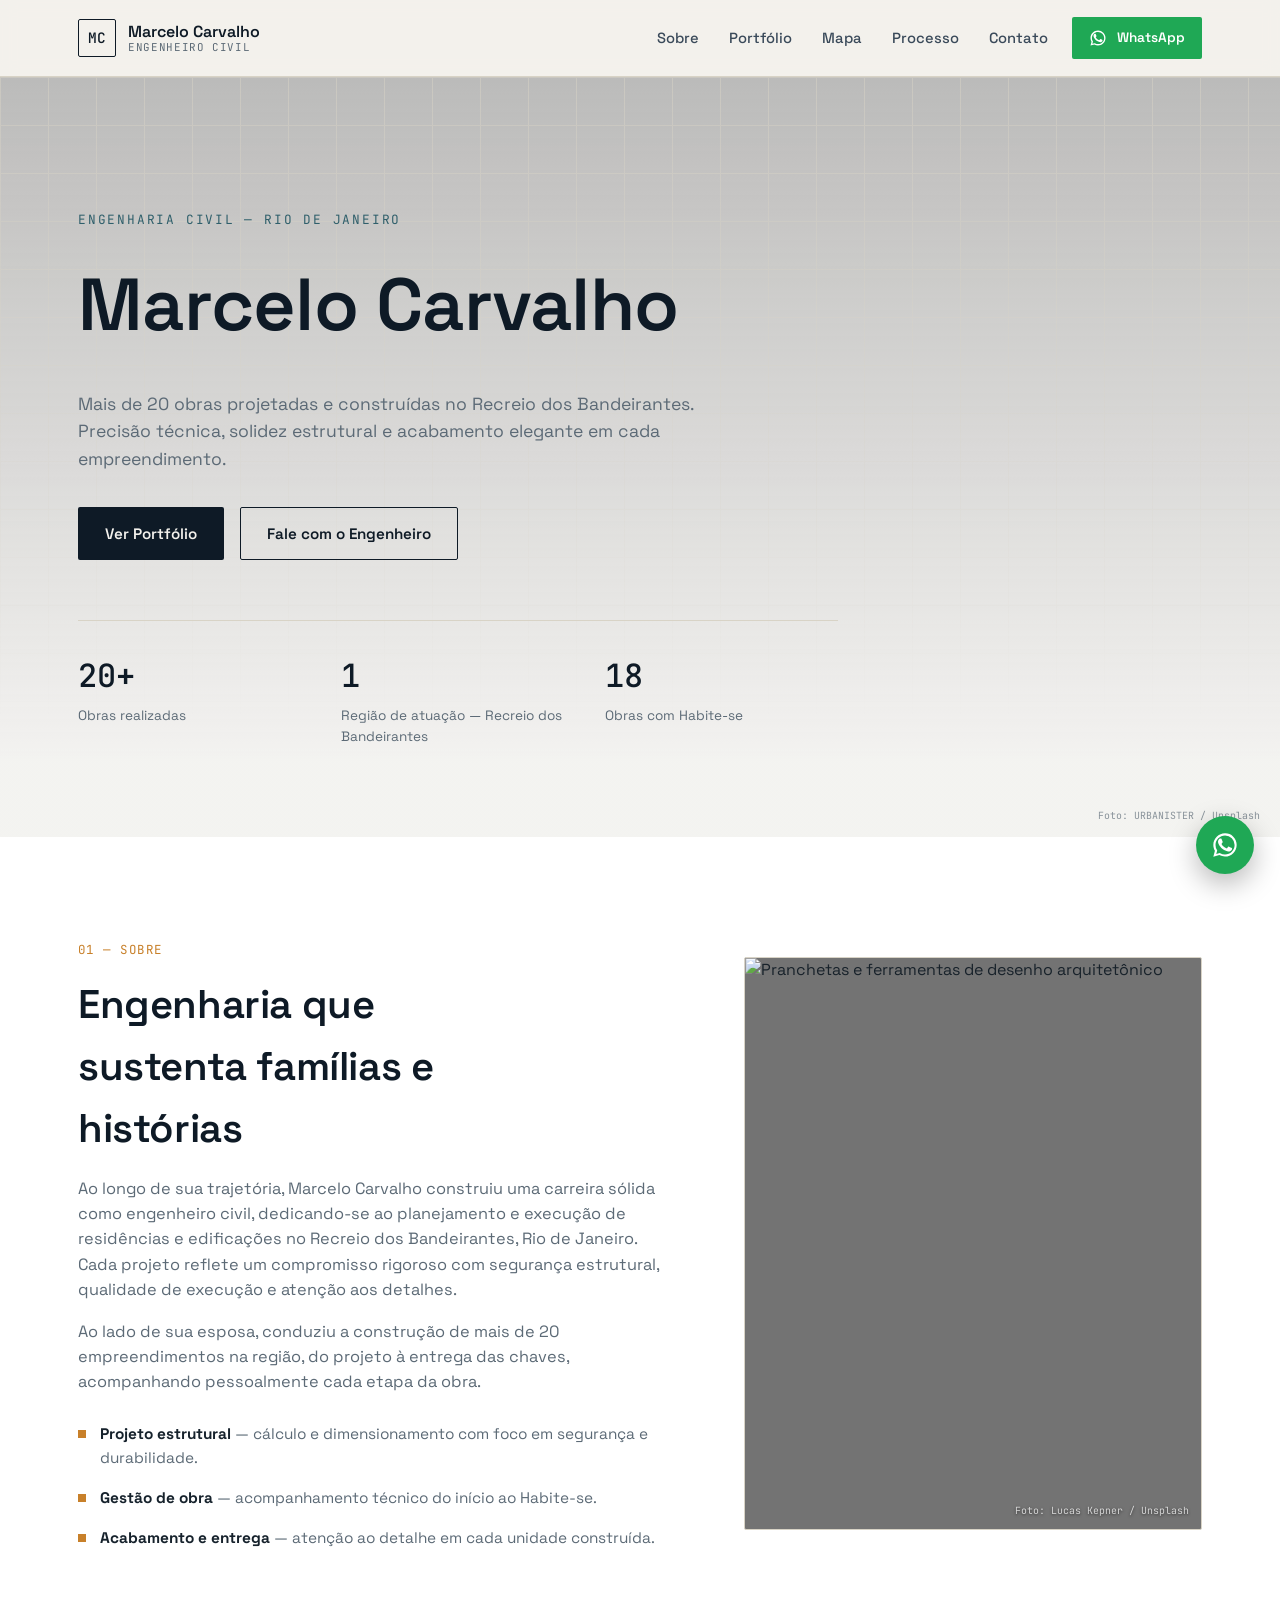
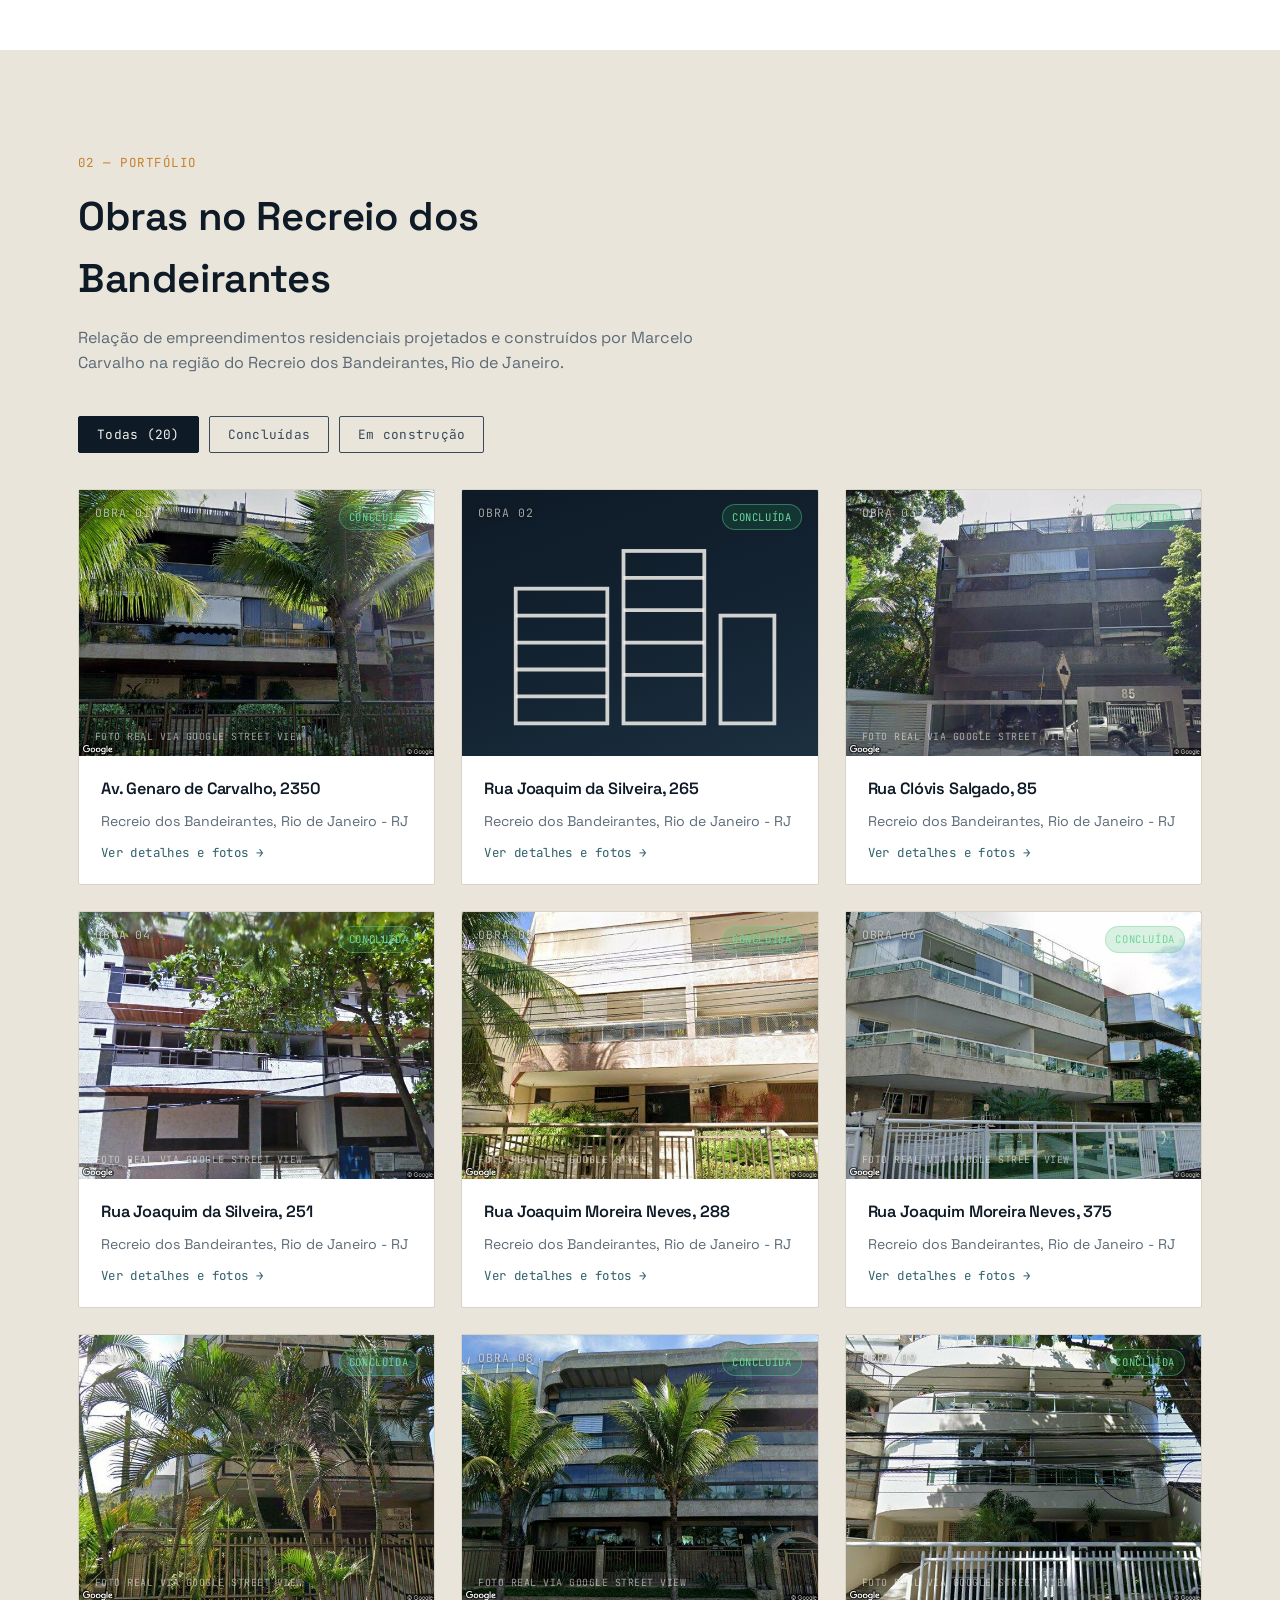
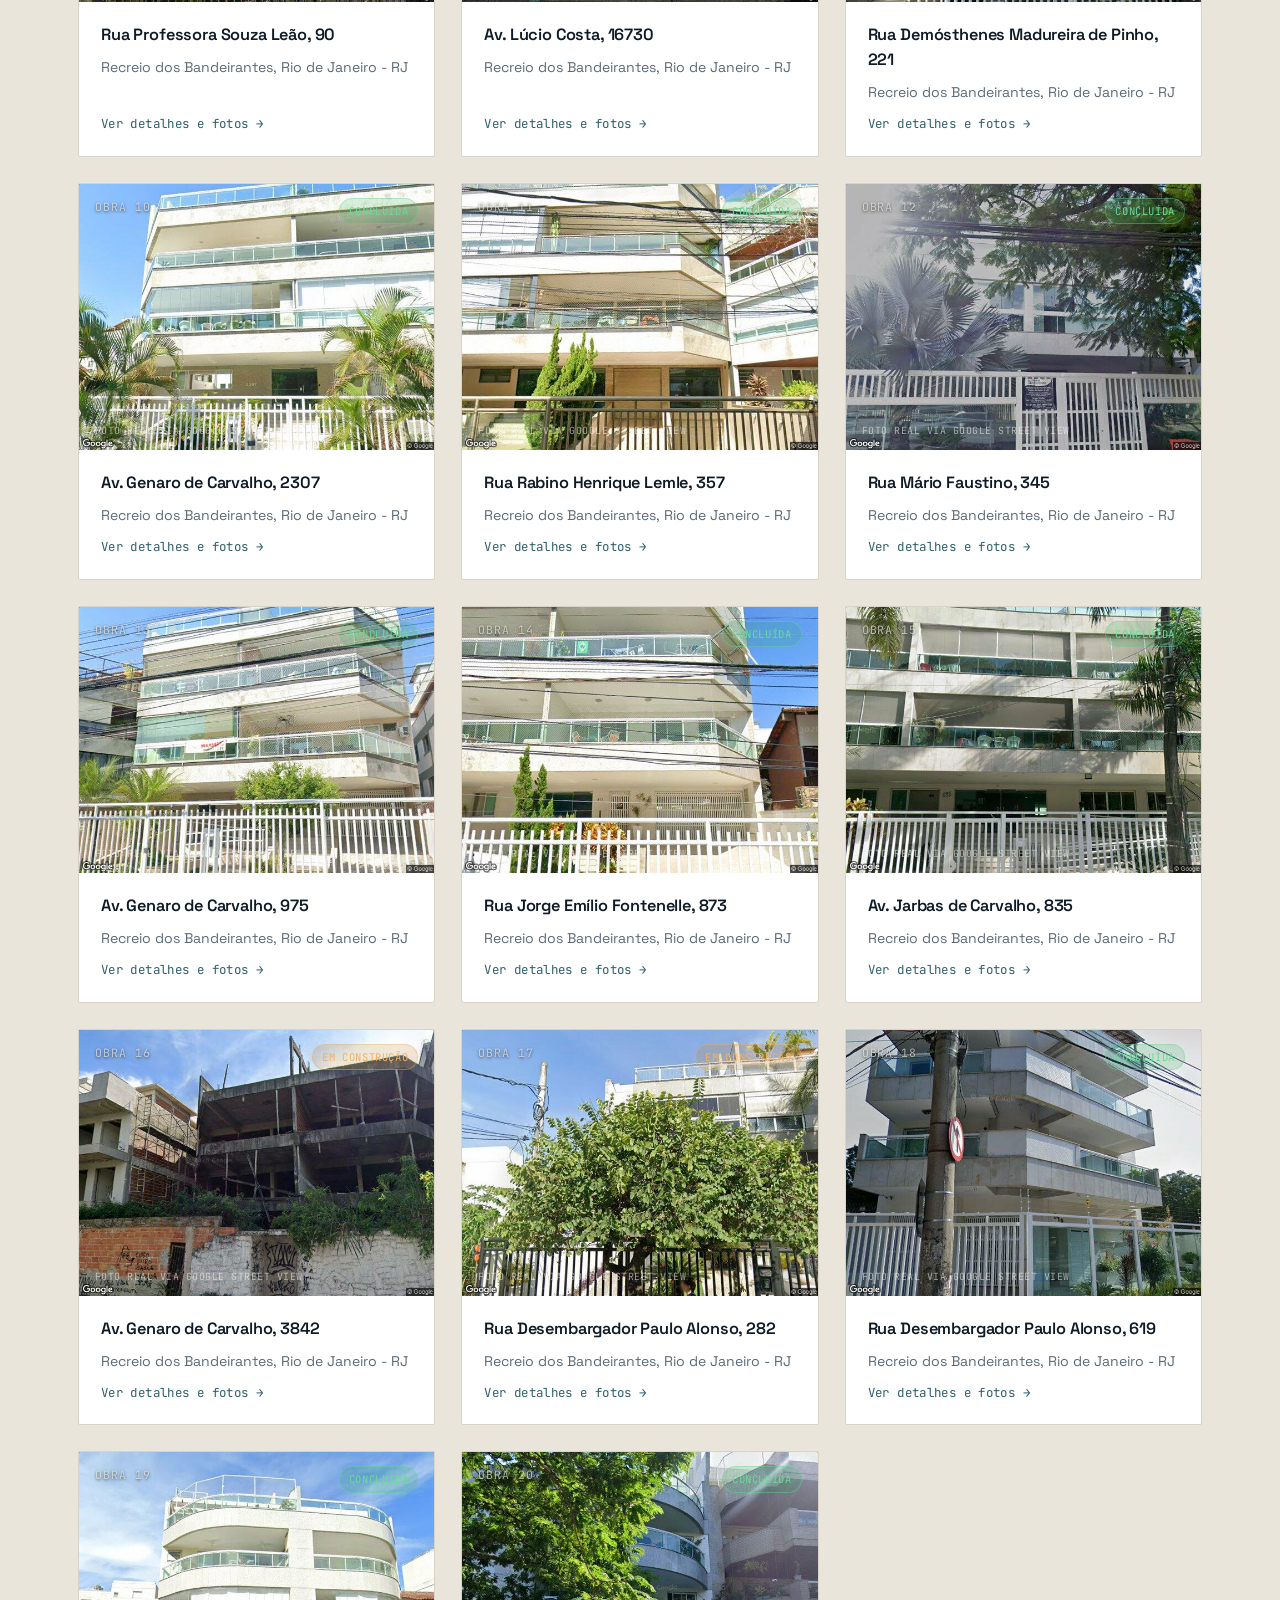
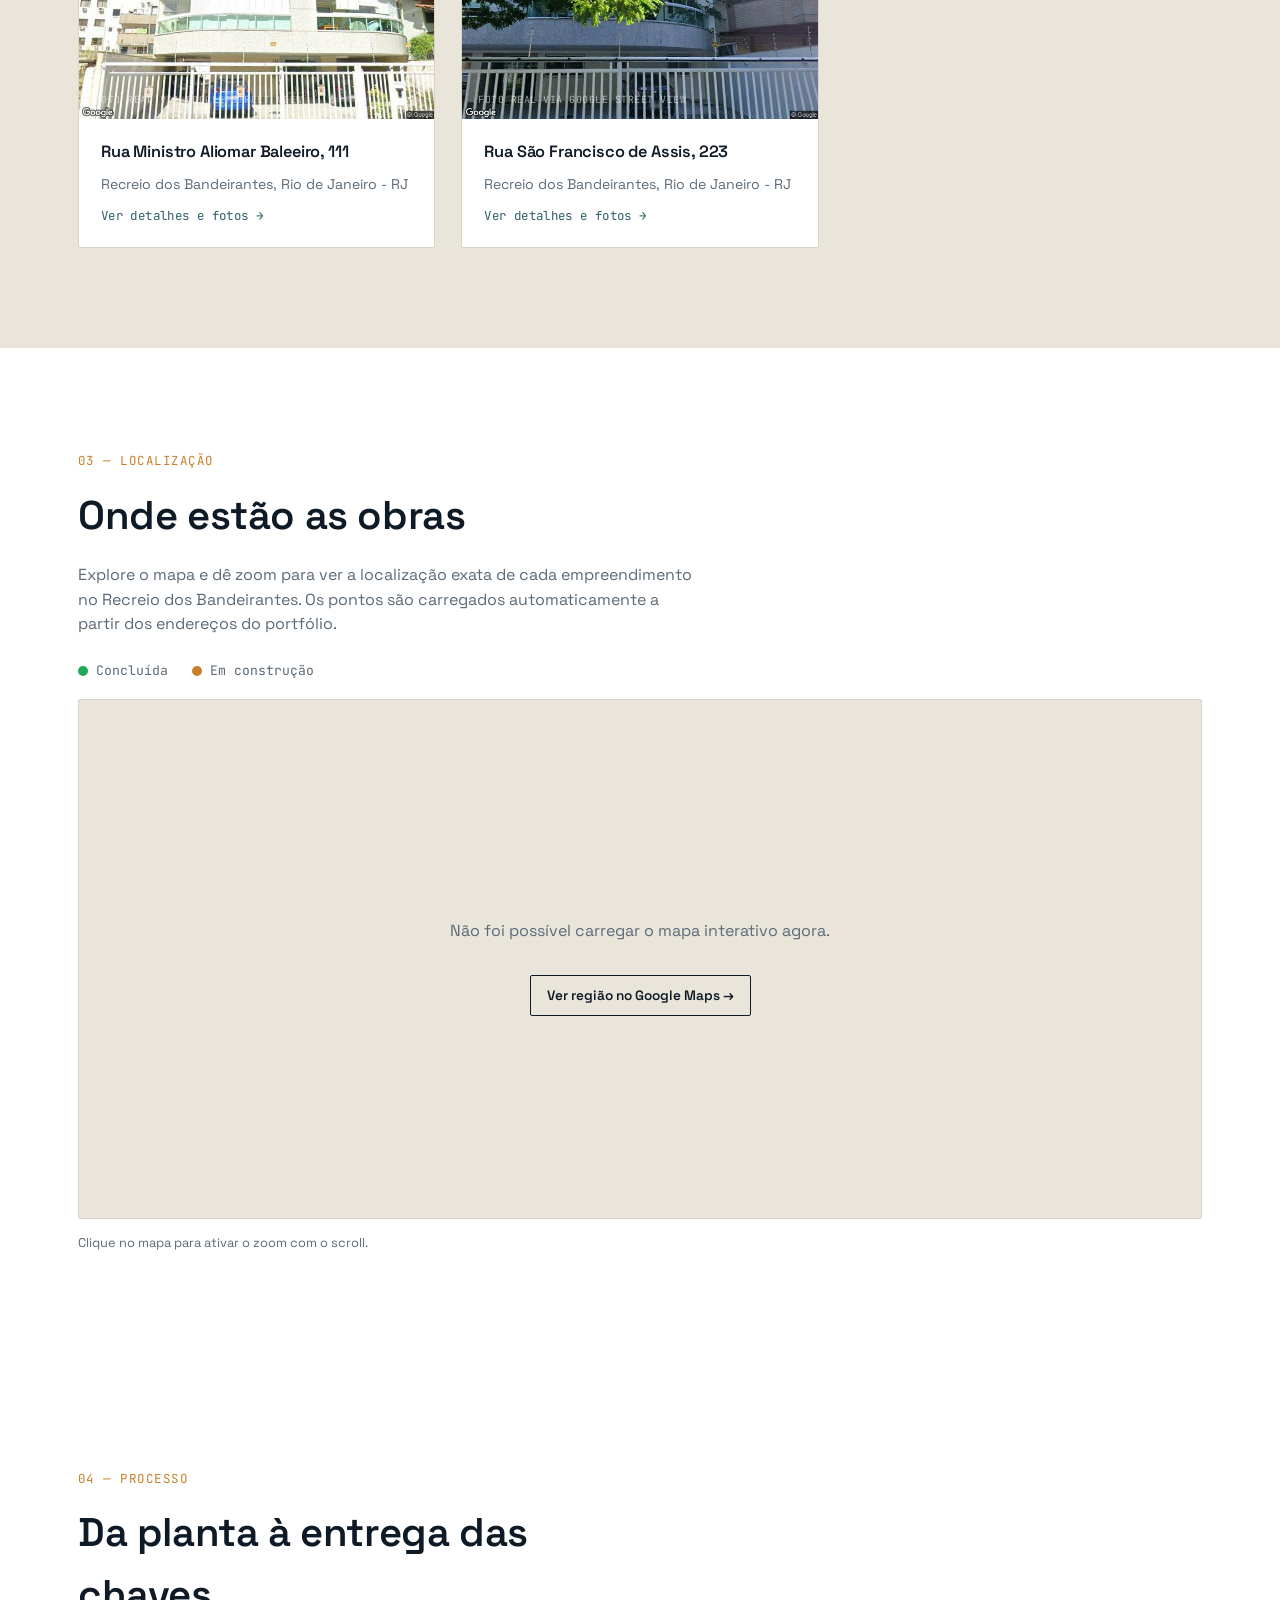
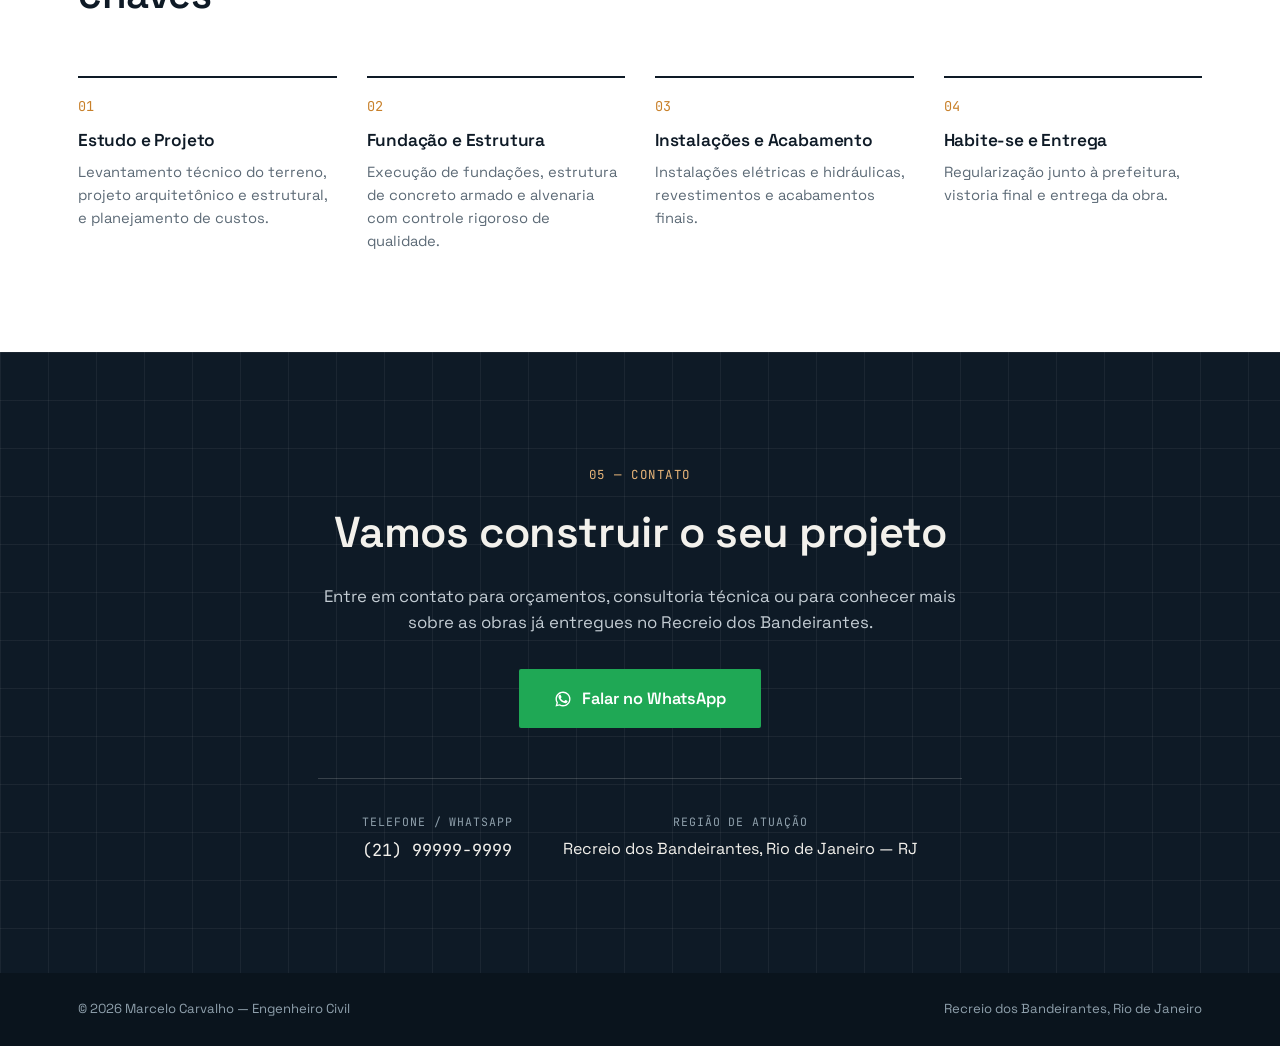
==== index.html @ b1d92586 "Add editorial photos (hero background, about section) via Unsplash Adds two license-free stock photo" ====
<!DOCTYPE html>
<html lang="pt-BR">
<head>
<meta charset="UTF-8">
<meta name="viewport" content="width=device-width, initial-scale=1.0">
<title>Marcelo Carvalho | Engenheiro Civil</title>
<meta name="description" content="Marcelo Carvalho — Engenheiro Civil. Mais de 20 obras entregues no Recreio dos Bandeirantes, Rio de Janeiro.">
<link rel="preconnect" href="https://fonts.googleapis.com">
<link rel="preconnect" href="https://fonts.gstatic.com" crossorigin>
<link href="https://fonts.googleapis.com/css2?family=Space+Grotesk:wght@400;500;600;700&family=JetBrains+Mono:wght@400;500&display=swap" rel="stylesheet">
<link rel="stylesheet" href="https://cdnjs.cloudflare.com/ajax/libs/leaflet/1.9.4/leaflet.min.css">
<link rel="stylesheet" href="assets/css/style.css">
</head>
<body>

<header class="site-header" id="topo">
  <div class="container header-inner">
    <a href="#topo" class="logo">
      <span class="logo-mark">MC</span>
      <span class="logo-text">Marcelo Carvalho<small>Engenheiro Civil</small></span>
    </a>
    <nav class="nav" id="nav">
      <a href="#sobre">Sobre</a>
      <a href="#portfolio">Portfólio</a>
      <a href="#mapa">Mapa</a>
      <a href="#processo">Processo</a>
      <a href="#contato">Contato</a>
    </nav>
    <a class="btn btn-whatsapp btn-small" id="cta-header" target="_blank" rel="noopener">
      <svg viewBox="0 0 24 24" class="icon-wa"><path d="M17.472 14.382c-.297-.149-1.758-.867-2.03-.967-.273-.099-.472-.148-.67.15-.198.297-.767.966-.94 1.164-.173.198-.347.223-.644.074-.297-.149-1.255-.463-2.39-1.475-.883-.788-1.48-1.761-1.653-2.059-.173-.297-.018-.458.13-.606.134-.133.298-.347.446-.52.149-.174.198-.298.298-.497.099-.198.05-.372-.025-.521-.075-.148-.669-1.612-.916-2.207-.242-.579-.487-.5-.669-.51-.173-.008-.372-.01-.571-.01-.198 0-.52.074-.792.372-.272.297-1.04 1.016-1.04 2.479 0 1.462 1.065 2.876 1.213 3.074.149.198 2.096 3.2 5.077 4.487.709.306 1.262.489 1.694.625.712.227 1.36.195 1.872.118.571-.085 1.758-.719 2.006-1.413.248-.694.248-1.289.173-1.413-.074-.124-.272-.198-.57-.347z"/><path d="M12.004 2.003c-5.514 0-9.997 4.483-9.997 9.997 0 1.762.464 3.484 1.345 4.997L2 22l5.117-1.34a9.96 9.96 0 0 0 4.887 1.244h.004c5.514 0 9.997-4.483 9.997-9.997 0-2.67-1.04-5.18-2.929-7.07a9.935 9.935 0 0 0-7.072-2.834zm0 18.163h-.003a8.16 8.16 0 0 1-4.158-1.14l-.298-.177-3.037.796.811-2.962-.194-.304a8.146 8.146 0 0 1-1.25-4.36c0-4.507 3.669-8.175 8.176-8.175a8.12 8.12 0 0 1 5.783 2.396 8.12 8.12 0 0 1 2.393 5.784c0 4.507-3.67 8.142-8.223 8.142z"/></svg>
      WhatsApp
    </a>
    <button class="nav-toggle" id="nav-toggle" aria-label="Abrir menu">
      <span></span><span></span><span></span>
    </button>
  </div>
</header>

<main>

  <!-- HERO -->
  <section class="hero">
    <div class="hero-photo" aria-hidden="true"></div>
    <div class="hero-grid" aria-hidden="true"></div>
    <div class="container hero-inner">
      <p class="eyebrow">Engenharia Civil &mdash; Rio de Janeiro</p>
      <h1>Marcelo Carvalho</h1>
      <p class="hero-sub">Mais de 20 obras projetadas e construídas no Recreio dos Bandeirantes. Precisão técnica, solidez estrutural e acabamento elegante em cada empreendimento.</p>
      <div class="hero-actions">
        <a href="#portfolio" class="btn btn-primary">Ver Portfólio</a>
        <a href="#contato" class="btn btn-outline">Fale com o Engenheiro</a>
      </div>
      <dl class="hero-stats">
        <div><dt>20+</dt><dd>Obras realizadas</dd></div>
        <div><dt>1</dt><dd>Região de atuação — Recreio dos Bandeirantes</dd></div>
        <div><dt>18</dt><dd>Obras com Habite-se</dd></div>
      </dl>
    </div>
    <span class="hero-photo-credit">Foto: URBANISTER / Unsplash</span>
  </section>

  <!-- SOBRE -->
  <section class="sobre" id="sobre">
    <div class="container sobre-inner">
      <div class="sobre-text">
        <span class="section-tag">01 — Sobre</span>
        <h2>Engenharia que sustenta famílias e histórias</h2>
        <p>Ao longo de sua trajetória, Marcelo Carvalho construiu uma carreira sólida como engenheiro civil, dedicando-se ao planejamento e execução de residências e edificações no Recreio dos Bandeirantes, Rio de Janeiro. Cada projeto reflete um compromisso rigoroso com segurança estrutural, qualidade de execução e atenção aos detalhes.</p>
        <p>Ao lado de sua esposa, conduziu a construção de mais de 20 empreendimentos na região, do projeto à entrega das chaves, acompanhando pessoalmente cada etapa da obra.</p>
        <ul class="sobre-list">
          <li><strong>Projeto estrutural</strong> — cálculo e dimensionamento com foco em segurança e durabilidade.</li>
          <li><strong>Gestão de obra</strong> — acompanhamento técnico do início ao Habite-se.</li>
          <li><strong>Acabamento e entrega</strong> — atenção ao detalhe em cada unidade construída.</li>
        </ul>
      </div>
      <div class="sobre-figure">
        <img src="https://images.unsplash.com/photo-1603901622056-0a5bee231395?crop=entropy&cs=tinysrgb&fit=max&fm=jpg&q=80&w=800" alt="Pranchetas e ferramentas de desenho arquitetônico">
        <span class="sobre-figure-credit">Foto: Lucas Kepner / Unsplash</span>
      </div>
    </div>
  </section>

  <!-- PORTFOLIO -->
  <section class="portfolio" id="portfolio">
    <div class="container">
      <span class="section-tag">02 — Portfólio</span>
      <h2>Obras no Recreio dos Bandeirantes</h2>
      <p class="portfolio-intro">Relação de empreendimentos residenciais projetados e construídos por Marcelo Carvalho na região do Recreio dos Bandeirantes, Rio de Janeiro.</p>

      <div class="portfolio-filters" id="portfolio-filters">
        <button class="filter-btn is-active" data-filter="all">Todas (20)</button>
        <button class="filter-btn" data-filter="done">Concluídas</button>
        <button class="filter-btn" data-filter="progress">Em construção</button>
      </div>

      <div class="portfolio-grid" id="portfolio-grid"></div>
    </div>
  </section>

  <!-- MAPA -->
  <section class="mapa" id="mapa">
    <div class="container">
      <span class="section-tag">03 — Localização</span>
      <h2>Onde estão as obras</h2>
      <p class="mapa-intro">Explore o mapa e dê zoom para ver a localização exata de cada empreendimento no Recreio dos Bandeirantes. Os pontos são carregados automaticamente a partir dos endereços do portfólio.</p>
      <div class="mapa-legend">
        <span><i class="dot dot-done"></i> Concluída</span>
        <span><i class="dot dot-progress"></i> Em construção</span>
      </div>
      <div id="map-obras" class="map-obras" role="application" aria-label="Mapa com a localização das obras"></div>
      <p class="mapa-note" id="mapa-status">Carregando localização das obras…</p>
      <p class="mapa-hint">Clique no mapa para ativar o zoom com o scroll.</p>
    </div>
  </section>

  <!-- PROCESSO -->
  <section class="processo" id="processo">
    <div class="container">
      <span class="section-tag">04 — Processo</span>
      <h2>Da planta à entrega das chaves</h2>
      <div class="processo-grid">
        <div class="processo-item">
          <span class="processo-num">01</span>
          <h3>Estudo e Projeto</h3>
          <p>Levantamento técnico do terreno, projeto arquitetônico e estrutural, e planejamento de custos.</p>
        </div>
        <div class="processo-item">
          <span class="processo-num">02</span>
          <h3>Fundação e Estrutura</h3>
          <p>Execução de fundações, estrutura de concreto armado e alvenaria com controle rigoroso de qualidade.</p>
        </div>
        <div class="processo-item">
          <span class="processo-num">03</span>
          <h3>Instalações e Acabamento</h3>
          <p>Instalações elétricas e hidráulicas, revestimentos e acabamentos finais.</p>
        </div>
        <div class="processo-item">
          <span class="processo-num">04</span>
          <h3>Habite-se e Entrega</h3>
          <p>Regularização junto à prefeitura, vistoria final e entrega da obra.</p>
        </div>
      </div>
    </div>
  </section>

  <!-- CONTATO -->
  <section class="contato" id="contato">
    <div class="contato-grid" aria-hidden="true"></div>
    <div class="container contato-inner">
      <span class="section-tag section-tag-light">05 — Contato</span>
      <h2>Vamos construir o seu projeto</h2>
      <p>Entre em contato para orçamentos, consultoria técnica ou para conhecer mais sobre as obras já entregues no Recreio dos Bandeirantes.</p>
      <a href="#" id="cta-contato" class="btn btn-whatsapp btn-large" target="_blank" rel="noopener">
        <svg viewBox="0 0 24 24" class="icon-wa"><path d="M17.472 14.382c-.297-.149-1.758-.867-2.03-.967-.273-.099-.472-.148-.67.15-.198.297-.767.966-.94 1.164-.173.198-.347.223-.644.074-.297-.149-1.255-.463-2.39-1.475-.883-.788-1.48-1.761-1.653-2.059-.173-.297-.018-.458.13-.606.134-.133.298-.347.446-.52.149-.174.198-.298.298-.497.099-.198.05-.372-.025-.521-.075-.148-.669-1.612-.916-2.207-.242-.579-.487-.5-.669-.51-.173-.008-.372-.01-.571-.01-.198 0-.52.074-.792.372-.272.297-1.04 1.016-1.04 2.479 0 1.462 1.065 2.876 1.213 3.074.149.198 2.096 3.2 5.077 4.487.709.306 1.262.489 1.694.625.712.227 1.36.195 1.872.118.571-.085 1.758-.719 2.006-1.413.248-.694.248-1.289.173-1.413-.074-.124-.272-.198-.57-.347z"/><path d="M12.004 2.003c-5.514 0-9.997 4.483-9.997 9.997 0 1.762.464 3.484 1.345 4.997L2 22l5.117-1.34a9.96 9.96 0 0 0 4.887 1.244h.004c5.514 0 9.997-4.483 9.997-9.997 0-2.67-1.04-5.18-2.929-7.07a9.935 9.935 0 0 0-7.072-2.834zm0 18.163h-.003a8.16 8.16 0 0 1-4.158-1.14l-.298-.177-3.037.796.811-2.962-.194-.304a8.146 8.146 0 0 1-1.25-4.36c0-4.507 3.669-8.175 8.176-8.175a8.12 8.12 0 0 1 5.783 2.396 8.12 8.12 0 0 1 2.393 5.784c0 4.507-3.67 8.142-8.223 8.142z"/></svg>
        Falar no WhatsApp
      </a>
      <div class="contato-info">
        <div>
          <span class="contato-label">Telefone / WhatsApp</span>
          <span id="contato-telefone">(21) 99999-9999</span>
        </div>
        <div>
          <span class="contato-label">Região de atuação</span>
          <span>Recreio dos Bandeirantes, Rio de Janeiro — RJ</span>
        </div>
      </div>
    </div>
  </section>

</main>

<footer class="site-footer">
  <div class="container footer-inner">
    <span>© <span id="ano"></span> Marcelo Carvalho — Engenheiro Civil</span>
    <span class="footer-note">Recreio dos Bandeirantes, Rio de Janeiro</span>
  </div>
</footer>

<a href="#" id="wa-float" class="wa-float" target="_blank" rel="noopener" aria-label="Falar no WhatsApp">
  <svg viewBox="0 0 24 24" class="icon-wa"><path d="M17.472 14.382c-.297-.149-1.758-.867-2.03-.967-.273-.099-.472-.148-.67.15-.198.297-.767.966-.94 1.164-.173.198-.347.223-.644.074-.297-.149-1.255-.463-2.39-1.475-.883-.788-1.48-1.761-1.653-2.059-.173-.297-.018-.458.13-.606.134-.133.298-.347.446-.52.149-.174.198-.298.298-.497.099-.198.05-.372-.025-.521-.075-.148-.669-1.612-.916-2.207-.242-.579-.487-.5-.669-.51-.173-.008-.372-.01-.571-.01-.198 0-.52.074-.792.372-.272.297-1.04 1.016-1.04 2.479 0 1.462 1.065 2.876 1.213 3.074.149.198 2.096 3.2 5.077 4.487.709.306 1.262.489 1.694.625.712.227 1.36.195 1.872.118.571-.085 1.758-.719 2.006-1.413.248-.694.248-1.289.173-1.413-.074-.124-.272-.198-.57-.347z"/><path d="M12.004 2.003c-5.514 0-9.997 4.483-9.997 9.997 0 1.762.464 3.484 1.345 4.997L2 22l5.117-1.34a9.96 9.96 0 0 0 4.887 1.244h.004c5.514 0 9.997-4.483 9.997-9.997 0-2.67-1.04-5.18-2.929-7.07a9.935 9.935 0 0 0-7.072-2.834zm0 18.163h-.003a8.16 8.16 0 0 1-4.158-1.14l-.298-.177-3.037.796.811-2.962-.194-.304a8.146 8.146 0 0 1-1.25-4.36c0-4.507 3.669-8.175 8.176-8.175a8.12 8.12 0 0 1 5.783 2.396 8.12 8.12 0 0 1 2.393 5.784c0 4.507-3.67 8.142-8.223 8.142z"/></svg>
</a>

<script src="https://cdnjs.cloudflare.com/ajax/libs/leaflet/1.9.4/leaflet.min.js"></script>
<script src="assets/js/obras-data.js"></script>
<script src="assets/js/main.js"></script>
</body>
</html>
---- assets/css/style.css ----
/* ============================================
   Marcelo Carvalho — Engenheiro Civil
   ============================================ */

:root {
  --navy: #0e1a26;
  --navy-2: #142433;
  --steel: #3a4a5a;
  --concrete: #f3f1ec;
  --concrete-2: #e9e5db;
  --line: #d8d3c6;
  --accent: #c8802a;
  --accent-2: #2f5f6b;
  --text: #16222c;
  --text-muted: #5c6a76;
  --white: #ffffff;

  --font-display: "Space Grotesk", "Helvetica Neue", Arial, sans-serif;
  --font-mono: "JetBrains Mono", "SFMono-Regular", Consolas, monospace;

  --radius: 2px;
  --container: 1180px;
}

* { box-sizing: border-box; }
html { scroll-behavior: smooth; }

body {
  margin: 0;
  font-family: var(--font-display);
  color: var(--text);
  background: var(--concrete);
  line-height: 1.55;
  -webkit-font-smoothing: antialiased;
}

img { max-width: 100%; display: block; }

.container {
  max-width: var(--container);
  margin: 0 auto;
  padding: 0 28px;
}

a { color: inherit; text-decoration: none; }

h1, h2, h3 {
  font-family: var(--font-display);
  font-weight: 600;
  letter-spacing: -0.01em;
  margin: 0 0 0.4em;
}

.section-tag {
  display: inline-block;
  font-family: var(--font-mono);
  font-size: 0.78rem;
  letter-spacing: 0.12em;
  text-transform: uppercase;
  color: var(--accent);
  margin-bottom: 14px;
}
.section-tag-light { color: #e8b579; }

/* ---------- Buttons ---------- */
.btn {
  display: inline-flex;
  align-items: center;
  gap: 10px;
  padding: 14px 26px;
  border-radius: var(--radius);
  font-weight: 600;
  font-size: 0.95rem;
  border: 1px solid transparent;
  cursor: pointer;
  transition: transform .15s ease, background .2s ease, border-color .2s ease, color .2s ease;
  white-space: nowrap;
}
.btn:hover { transform: translateY(-1px); }

.btn-primary {
  background: var(--navy);
  color: var(--concrete);
}
.btn-primary:hover { background: var(--navy-2); }

.btn-outline {
  border-color: var(--navy);
  color: var(--navy);
  background: transparent;
}
.btn-outline:hover { background: var(--navy); color: var(--concrete); }

.btn-whatsapp {
  background: #1fa855;
  color: #fff;
}
.btn-whatsapp:hover { background: #178a45; }

.btn-small { padding: 9px 16px; font-size: 0.85rem; }
.btn-large { padding: 16px 34px; font-size: 1.02rem; margin-top: 26px; }

.icon-wa { width: 18px; height: 18px; fill: currentColor; flex-shrink: 0; }

/* ---------- Header ---------- */
.site-header {
  position: sticky;
  top: 0;
  z-index: 100;
  background: rgba(243, 241, 236, 0.92);
  backdrop-filter: blur(8px);
  border-bottom: 1px solid var(--line);
}

.header-inner {
  display: flex;
  align-items: center;
  gap: 24px;
  height: 76px;
}

.logo {
  display: flex;
  align-items: center;
  gap: 12px;
  margin-right: auto;
}
.logo-mark {
  font-family: var(--font-mono);
  font-weight: 500;
  font-size: 0.9rem;
  width: 38px;
  height: 38px;
  display: flex;
  align-items: center;
  justify-content: center;
  border: 1px solid var(--navy);
  color: var(--navy);
  border-radius: var(--radius);
}
.logo-text {
  display: flex;
  flex-direction: column;
  font-weight: 600;
  font-size: 1rem;
  line-height: 1.2;
  color: var(--navy);
}
.logo-text small {
  font-family: var(--font-mono);
  font-weight: 400;
  font-size: 0.68rem;
  letter-spacing: 0.06em;
  text-transform: uppercase;
  color: var(--text-muted);
}

.nav { display: flex; gap: 30px; }
.nav a {
  font-size: 0.92rem;
  font-weight: 500;
  color: var(--steel);
  position: relative;
  padding: 4px 0;
}
.nav a:hover { color: var(--navy); }

.nav-toggle {
  display: none;
  flex-direction: column;
  gap: 5px;
  background: none;
  border: none;
  cursor: pointer;
  padding: 8px;
}
.nav-toggle span {
  width: 22px;
  height: 2px;
  background: var(--navy);
  display: block;
}

/* ---------- Hero ---------- */
.hero {
  position: relative;
  padding: 120px 0 90px;
  overflow: hidden;
  background: var(--concrete);
}
.hero-photo {
  position: absolute;
  inset: 0;
  z-index: 0;
  background-color: #737373;
  background-image:
    linear-gradient(180deg, rgba(243,241,236,0.55) 0%, rgba(243,241,236,0.97) 90%),
    url("https://images.unsplash.com/photo-1777470567404-a9479ad7fd24?crop=entropy&cs=tinysrgb&fit=max&fm=jpg&q=80&w=1800");
  background-size: cover;
  background-position: center 30%;
  filter: grayscale(0.6) contrast(1.05);
}
.hero-grid {
  position: absolute;
  inset: 0;
  z-index: 1;
  background-image:
    linear-gradient(var(--line) 1px, transparent 1px),
    linear-gradient(90deg, var(--line) 1px, transparent 1px);
  background-size: 48px 48px;
  opacity: 0.5;
  mask-image: linear-gradient(to bottom, black, transparent 85%);
}
.hero-inner { position: relative; z-index: 2; }
.hero-photo-credit {
  position: absolute;
  bottom: 14px;
  right: 20px;
  z-index: 2;
  font-family: var(--font-mono);
  font-size: 0.62rem;
  color: var(--text-muted);
  opacity: 0.7;
}

.eyebrow {
  font-family: var(--font-mono);
  font-size: 0.8rem;
  letter-spacing: 0.14em;
  text-transform: uppercase;
  color: var(--accent-2);
  margin-bottom: 18px;
}

.hero h1 {
  font-size: clamp(2.6rem, 6vw, 4.6rem);
  color: var(--navy);
  max-width: 14ch;
}

.hero-sub {
  font-size: 1.1rem;
  color: var(--text-muted);
  max-width: 56ch;
  margin-bottom: 34px;
}

.hero-actions { display: flex; gap: 16px; flex-wrap: wrap; margin-bottom: 60px; }

.hero-stats {
  display: grid;
  grid-template-columns: repeat(3, minmax(0,1fr));
  gap: 30px;
  border-top: 1px solid var(--line);
  padding-top: 30px;
  max-width: 760px;
  margin: 0;
}
.hero-stats dt {
  font-family: var(--font-mono);
  font-size: 2rem;
  font-weight: 500;
  color: var(--navy);
  margin: 0;
}
.hero-stats dd {
  margin: 4px 0 0;
  font-size: 0.85rem;
  color: var(--text-muted);
}

/* ---------- Sobre ---------- */
.sobre { padding: 100px 0; background: var(--white); }
.sobre-inner {
  display: grid;
  grid-template-columns: 1.3fr 1fr;
  gap: 70px;
  align-items: center;
}
.sobre-text h2 {
  font-size: clamp(1.8rem, 3.4vw, 2.5rem);
  color: var(--navy);
  max-width: 16ch;
}
.sobre-text p {
  color: var(--text-muted);
  font-size: 1.02rem;
  max-width: 60ch;
}
.sobre-list {
  list-style: none;
  padding: 0;
  margin: 28px 0 0;
  display: flex;
  flex-direction: column;
  gap: 16px;
}
.sobre-list li {
  padding-left: 22px;
  position: relative;
  color: var(--text-muted);
  font-size: 0.96rem;
}
.sobre-list li::before {
  content: "";
  position: absolute;
  left: 0;
  top: 8px;
  width: 8px;
  height: 8px;
  background: var(--accent);
}
.sobre-list strong { color: var(--text); }

.sobre-figure {
  position: relative;
  aspect-ratio: 4 / 5;
  border-radius: var(--radius);
  overflow: hidden;
  border: 1px solid var(--line);
  background-color: #737373;
}
.sobre-figure img {
  width: 100%;
  height: 100%;
  object-fit: cover;
  display: block;
  filter: grayscale(0.15);
}
.sobre-figure-credit {
  position: absolute;
  bottom: 10px;
  right: 12px;
  font-family: var(--font-mono);
  font-size: 0.62rem;
  color: rgba(255,255,255,0.75);
  text-shadow: 0 1px 3px rgba(0,0,0,0.6);
}

/* ---------- Portfolio ---------- */
.portfolio { padding: 100px 0; background: var(--concrete-2); }
.portfolio h2 {
  font-size: clamp(1.8rem, 3.4vw, 2.5rem);
  color: var(--navy);
  max-width: 20ch;
}
.portfolio-intro {
  color: var(--text-muted);
  max-width: 62ch;
  margin-bottom: 40px;
}

.portfolio-filters {
  display: flex;
  gap: 10px;
  margin-bottom: 36px;
  flex-wrap: wrap;
}
.filter-btn {
  font-family: var(--font-mono);
  font-size: 0.8rem;
  letter-spacing: 0.02em;
  padding: 9px 18px;
  border: 1px solid var(--steel);
  background: transparent;
  color: var(--steel);
  border-radius: var(--radius);
  cursor: pointer;
  transition: all .2s ease;
}
.filter-btn:hover { border-color: var(--navy); color: var(--navy); }
.filter-btn.is-active {
  background: var(--navy);
  border-color: var(--navy);
  color: var(--concrete);
}

.portfolio-grid {
  display: grid;
  grid-template-columns: repeat(auto-fill, minmax(300px, 1fr));
  gap: 26px;
}

.card {
  background: var(--white);
  border: 1px solid var(--line);
  border-radius: var(--radius);
  overflow: hidden;
  transition: transform .2s ease, box-shadow .2s ease;
  display: flex;
  flex-direction: column;
}
.card:hover {
  transform: translateY(-4px);
  box-shadow: 0 16px 34px rgba(14, 26, 38, 0.1);
}

.card-visual-link {
  display: block;
  color: inherit;
}
.card-visual {
  aspect-ratio: 4 / 3;
  background: linear-gradient(160deg, var(--navy) 0%, var(--navy-2) 60%, #1c3040 100%);
  position: relative;
  display: flex;
  align-items: flex-end;
  padding: 16px;
}
.card-visual svg {
  width: 100%;
  height: auto;
  color: rgba(243, 241, 236, 0.85);
}
.card-visual-media {
  position: absolute;
  inset: 0;
  overflow: hidden;
}
.card-visual-media iframe,
.card-visual-media img {
  width: 100%;
  height: 100%;
  border: 0;
  display: block;
  object-fit: cover;
  opacity: 0;
  transition: opacity .5s ease;
}
.card-visual-media iframe.is-loaded,
.card-visual-media img.is-loaded { opacity: 1; }
.card-visual-tag {
  position: absolute;
  bottom: 12px;
  left: 16px;
  font-family: var(--font-mono);
  font-size: 0.62rem;
  letter-spacing: 0.05em;
  text-transform: uppercase;
  color: rgba(243, 241, 236, 0.6);
  z-index: 2;
}
.card-index {
  position: absolute;
  top: 14px;
  left: 16px;
  z-index: 2;
  font-family: var(--font-mono);
  font-size: 0.72rem;
  letter-spacing: 0.08em;
  color: rgba(243, 241, 236, 0.65);
  text-shadow: 0 1px 3px rgba(0,0,0,0.6);
}
.card-badge {
  position: absolute;
  top: 14px;
  right: 16px;
  z-index: 2;
  font-family: var(--font-mono);
  font-size: 0.66rem;
  letter-spacing: 0.06em;
  text-transform: uppercase;
  padding: 4px 9px;
  border-radius: 20px;
  background: rgba(31, 168, 85, 0.16);
  color: #6bd99a;
  border: 1px solid rgba(107, 217, 154, 0.4);
}
.card-badge.progress {
  background: rgba(200, 128, 42, 0.18);
  color: #f0b169;
  border-color: rgba(240, 177, 105, 0.4);
}

.card-body {
  padding: 20px 22px 22px;
  display: flex;
  flex-direction: column;
  gap: 10px;
  flex: 1;
}
.card-body h3 {
  font-size: 1.02rem;
  color: var(--navy);
  margin: 0;
}
.card-body h3 a {
  color: inherit;
  text-decoration: none;
}
.card-body h3 a:hover { color: var(--accent-2); }
.card-address {
  font-size: 0.88rem;
  color: var(--text-muted);
  margin: 0;
}
.card-link {
  margin-top: auto;
  font-family: var(--font-mono);
  font-size: 0.78rem;
  letter-spacing: 0.03em;
  color: var(--accent-2);
  display: inline-flex;
  align-items: center;
  gap: 6px;
}
.card-link:hover { color: var(--navy); }

/* ---------- Mapa ---------- */
.mapa { padding: 100px 0; background: var(--white); }
.mapa h2 {
  font-size: clamp(1.8rem, 3.4vw, 2.5rem);
  color: var(--navy);
  max-width: 20ch;
}
.mapa-intro {
  color: var(--text-muted);
  max-width: 62ch;
  margin-bottom: 24px;
}
.mapa-legend {
  display: flex;
  gap: 24px;
  margin-bottom: 18px;
  font-family: var(--font-mono);
  font-size: 0.82rem;
  color: var(--text-muted);
}
.mapa-legend span { display: inline-flex; align-items: center; gap: 8px; }
.dot { width: 10px; height: 10px; border-radius: 50%; display: inline-block; }
.dot-done { background: #1fa855; }
.dot-progress { background: var(--accent); }

.map-obras {
  width: 100%;
  height: 520px;
  border: 1px solid var(--line);
  border-radius: var(--radius);
  background: var(--concrete-2);
}
.map-fallback {
  height: 100%;
  display: flex;
  flex-direction: column;
  align-items: center;
  justify-content: center;
  gap: 16px;
  text-align: center;
  color: var(--text-muted);
  padding: 24px;
}
.mapa-note {
  margin-top: 14px;
  font-family: var(--font-mono);
  font-size: 0.78rem;
  color: var(--text-muted);
}
.mapa-hint {
  margin-top: 4px;
  font-size: 0.8rem;
  color: var(--text-muted);
}

.leaflet-popup-content-wrapper {
  border-radius: var(--radius);
  font-family: var(--font-display);
}
.map-popup-title { font-weight: 600; color: var(--navy); display: block; margin-bottom: 4px; }
.map-popup-status {
  display: inline-block;
  font-family: var(--font-mono);
  font-size: 0.68rem;
  text-transform: uppercase;
  letter-spacing: 0.04em;
  margin-bottom: 8px;
  color: var(--text-muted);
}
.map-popup-link { font-size: 0.82rem; color: var(--accent-2); font-weight: 600; }

/* ---------- Processo ---------- */
.processo { padding: 100px 0; background: var(--white); }
.processo h2 {
  font-size: clamp(1.8rem, 3.4vw, 2.5rem);
  color: var(--navy);
  max-width: 18ch;
  margin-bottom: 50px;
}
.processo-grid {
  display: grid;
  grid-template-columns: repeat(auto-fit, minmax(230px, 1fr));
  gap: 40px 30px;
}
.processo-item {
  border-top: 2px solid var(--navy);
  padding-top: 18px;
}
.processo-num {
  font-family: var(--font-mono);
  color: var(--accent);
  font-size: 0.85rem;
  display: block;
  margin-bottom: 10px;
}
.processo-item h3 {
  font-size: 1.08rem;
  color: var(--navy);
}
.processo-item p {
  color: var(--text-muted);
  font-size: 0.92rem;
  margin: 0;
}

/* ---------- Contato ---------- */
.contato {
  position: relative;
  background: var(--navy);
  color: var(--concrete);
  padding: 110px 0;
  overflow: hidden;
  text-align: center;
}
.contato-grid {
  position: absolute;
  inset: 0;
  background-image:
    linear-gradient(rgba(243,241,236,0.06) 1px, transparent 1px),
    linear-gradient(90deg, rgba(243,241,236,0.06) 1px, transparent 1px);
  background-size: 48px 48px;
}
.contato-inner { position: relative; max-width: 700px; margin: 0 auto; }
.contato h2 {
  font-size: clamp(1.9rem, 4vw, 2.7rem);
}
.contato p {
  color: #c3ccd3;
  font-size: 1.05rem;
  margin-bottom: 8px;
}

.contato-info {
  display: flex;
  justify-content: center;
  gap: 50px;
  flex-wrap: wrap;
  margin-top: 50px;
  border-top: 1px solid rgba(243, 241, 236, 0.18);
  padding-top: 34px;
}
.contato-info > div { display: flex; flex-direction: column; gap: 6px; }
.contato-label {
  font-family: var(--font-mono);
  font-size: 0.72rem;
  letter-spacing: 0.08em;
  text-transform: uppercase;
  color: #8fa0ac;
}
#contato-telefone { font-family: var(--font-mono); font-size: 1.05rem; }

/* ---------- Footer ---------- */
.site-footer {
  background: #0a141d;
  color: #8fa0ac;
  padding: 26px 0;
  font-size: 0.82rem;
}
.footer-inner {
  display: flex;
  justify-content: space-between;
  flex-wrap: wrap;
  gap: 8px;
}

/* ---------- WhatsApp float ---------- */
.wa-float {
  position: fixed;
  bottom: 26px;
  right: 26px;
  width: 58px;
  height: 58px;
  background: #1fa855;
  border-radius: 50%;
  display: flex;
  align-items: center;
  justify-content: center;
  box-shadow: 0 10px 28px rgba(0,0,0,0.28);
  z-index: 200;
  transition: transform .2s ease;
}
.wa-float:hover { transform: scale(1.08); }
.wa-float .icon-wa { width: 28px; height: 28px; fill: #fff; }

/* ---------- Responsive ---------- */
@media (max-width: 860px) {
  .sobre-inner { grid-template-columns: 1fr; }
  .sobre-figure { order: -1; max-width: 320px; margin: 0 auto; }
}

@media (max-width: 720px) {
  .nav {
    position: absolute;
    top: 76px;
    left: 0;
    right: 0;
    background: var(--concrete);
    flex-direction: column;
    padding: 20px 28px;
    border-bottom: 1px solid var(--line);
    display: none;
    gap: 18px;
  }
  .nav.is-open { display: flex; }
  .nav-toggle { display: flex; }
  #cta-header { display: none; }
  .hero-stats { grid-template-columns: 1fr; gap: 18px; }
  .hero { padding: 90px 0 60px; }
}

/* ============================================
   Página de detalhes da obra (obra.html)
   ============================================ */
.obra-detalhe { padding: 48px 0 100px; background: var(--white); min-height: 60vh; }

.back-link {
  display: inline-flex;
  align-items: center;
  gap: 6px;
  font-family: var(--font-mono);
  font-size: 0.85rem;
  color: var(--text-muted);
  margin-bottom: 28px;
}
.back-link:hover { color: var(--navy); }

.obra-loading { color: var(--text-muted); }

.obra-header {
  display: flex;
  align-items: center;
  gap: 14px;
  margin-bottom: 10px;
}
.obra-header .section-tag { margin-bottom: 0; }
.obra-badge { position: static; }

.obra-detalhe h1 {
  font-size: clamp(1.8rem, 4vw, 2.6rem);
  color: var(--navy);
  max-width: 24ch;
}
.obra-location {
  color: var(--text-muted);
  margin-bottom: 32px;
}

.obra-gallery { margin-bottom: 48px; }
.obra-gallery-main {
  position: relative;
  aspect-ratio: 16 / 9;
  background: var(--navy);
  border-radius: var(--radius);
  overflow: hidden;
}
.obra-gallery-main img {
  width: 100%;
  height: 100%;
  object-fit: cover;
  display: block;
}
.obra-gallery-empty {
  aspect-ratio: 16 / 9;
  background: linear-gradient(160deg, var(--navy) 0%, var(--navy-2) 60%, #1c3040 100%);
  border-radius: var(--radius);
  display: flex;
  align-items: center;
  justify-content: center;
  padding: 40px;
}
.obra-gallery-empty svg {
  width: 100%;
  max-width: 320px;
  color: rgba(243, 241, 236, 0.85);
}

.obra-thumbs {
  display: flex;
  gap: 10px;
  margin-top: 12px;
}
.obra-thumb {
  width: 96px;
  height: 72px;
  padding: 0;
  border: 2px solid transparent;
  border-radius: var(--radius);
  overflow: hidden;
  cursor: pointer;
  opacity: 0.6;
  transition: opacity .2s ease, border-color .2s ease;
  background: none;
}
.obra-thumb img { width: 100%; height: 100%; object-fit: cover; display: block; }
.obra-thumb:hover { opacity: 0.9; }
.obra-thumb.is-active { opacity: 1; border-color: var(--accent); }

.obra-info-grid {
  display: grid;
  grid-template-columns: 1.4fr 1fr;
  gap: 48px;
  padding: 40px 0;
  border-top: 1px solid var(--line);
  border-bottom: 1px solid var(--line);
  margin-bottom: 48px;
}
.obra-info-main h2 {
  font-size: 1.2rem;
  color: var(--navy);
  margin-bottom: 14px;
}
.obra-info-main p {
  color: var(--text-muted);
  margin-bottom: 18px;
}
.obra-info-side {
  display: flex;
  flex-direction: column;
  align-items: center;
  justify-content: center;
  gap: 10px;
  background: var(--concrete);
  border-radius: var(--radius);
  padding: 28px;
  text-align: center;
}
.obra-whatsapp-btn { margin-top: 0; width: 100%; justify-content: center; }
.obra-phone { font-family: var(--font-mono); color: var(--text-muted); font-size: 0.9rem; margin: 0; }

.obra-map-section h2 {
  font-size: 1.2rem;
  color: var(--navy);
  margin-bottom: 16px;
}
.obra-map { height: 380px; margin-bottom: 56px; }

.obra-nav {
  display: flex;
  align-items: center;
  justify-content: space-between;
  gap: 16px;
  flex-wrap: wrap;
  padding-top: 32px;
  border-top: 1px solid var(--line);
}
.obra-nav-link {
  font-size: 0.9rem;
  color: var(--text-muted);
  max-width: 32ch;
}
.obra-nav-link:hover { color: var(--navy); }
.obra-nav-back {
  font-family: var(--font-mono);
  font-size: 0.82rem;
  color: var(--accent-2);
  font-weight: 600;
}

.obra-not-found { text-align: center; padding: 60px 0; }
.obra-not-found h1 { color: var(--navy); margin-bottom: 12px; }
.obra-not-found p { color: var(--text-muted); margin-bottom: 24px; }

@media (max-width: 720px) {
  .obra-info-grid { grid-template-columns: 1fr; gap: 28px; }
  .obra-nav { flex-direction: column; align-items: flex-start; }
}
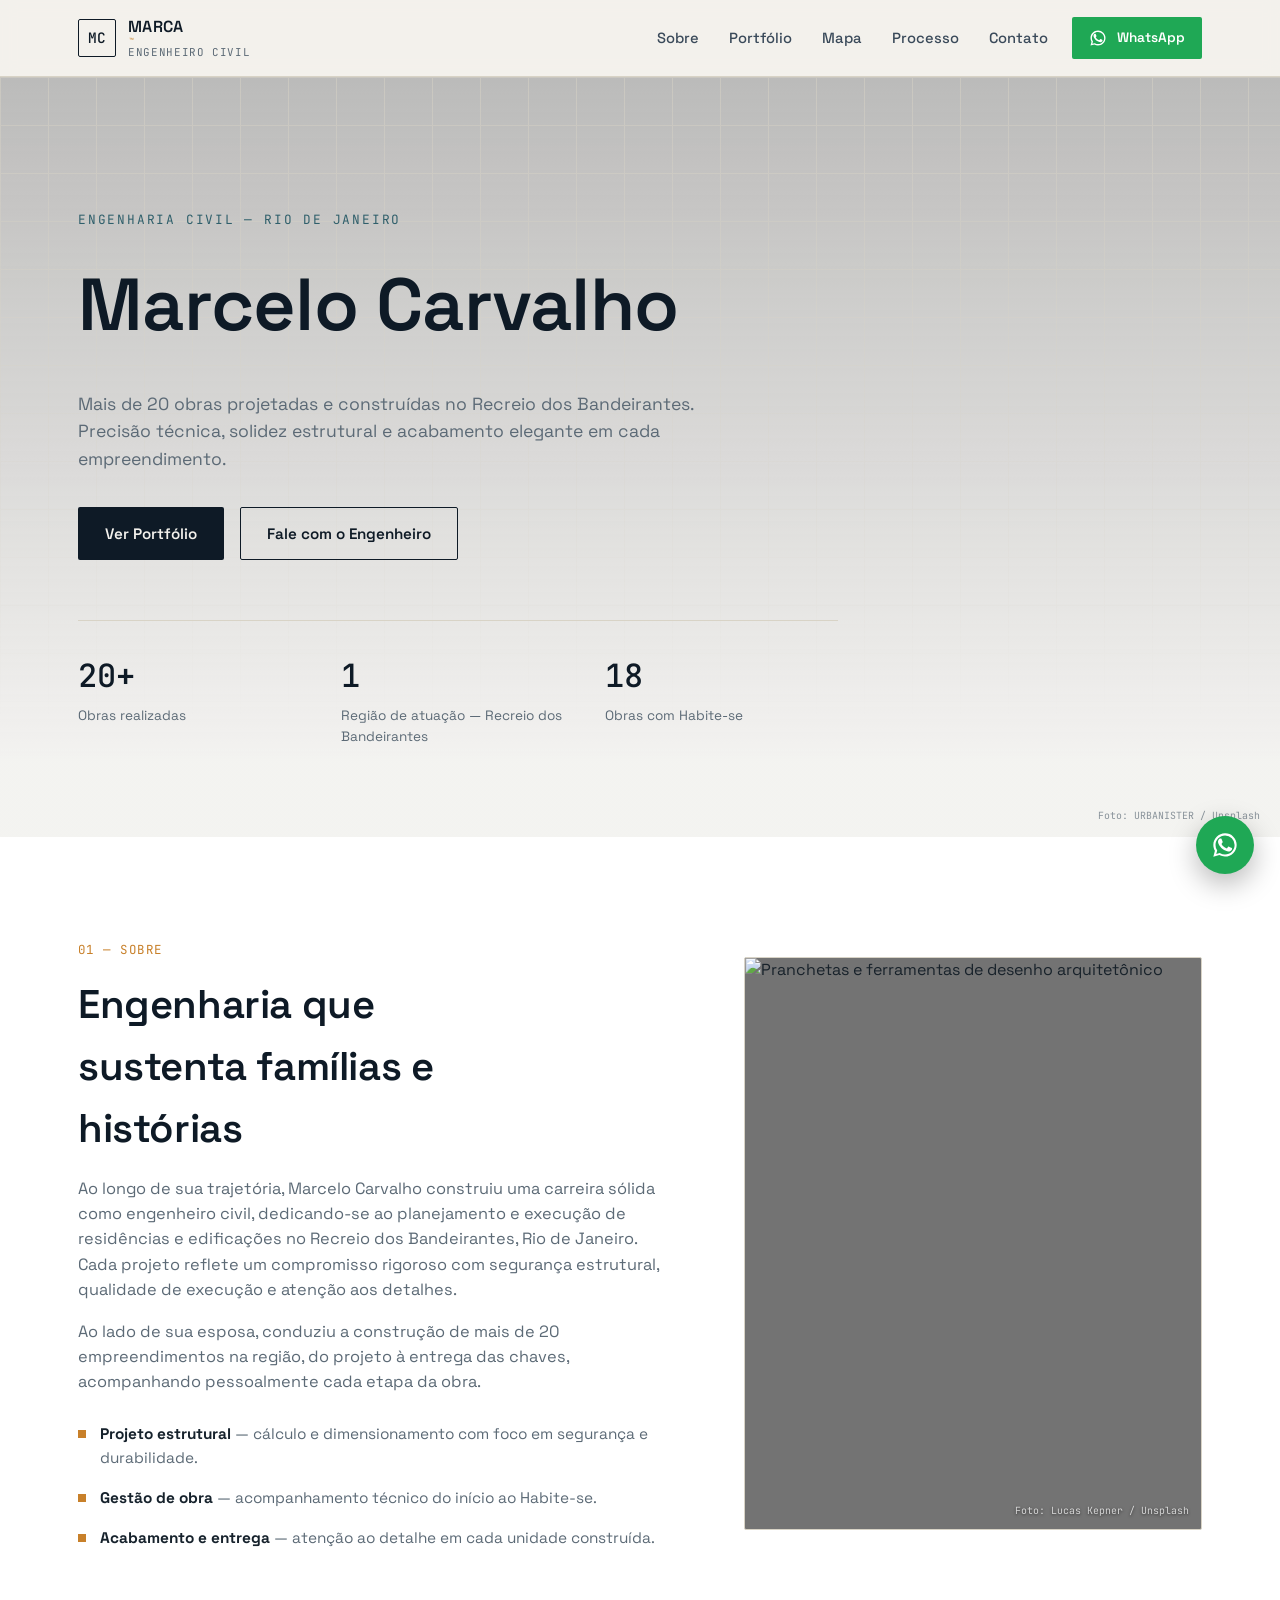
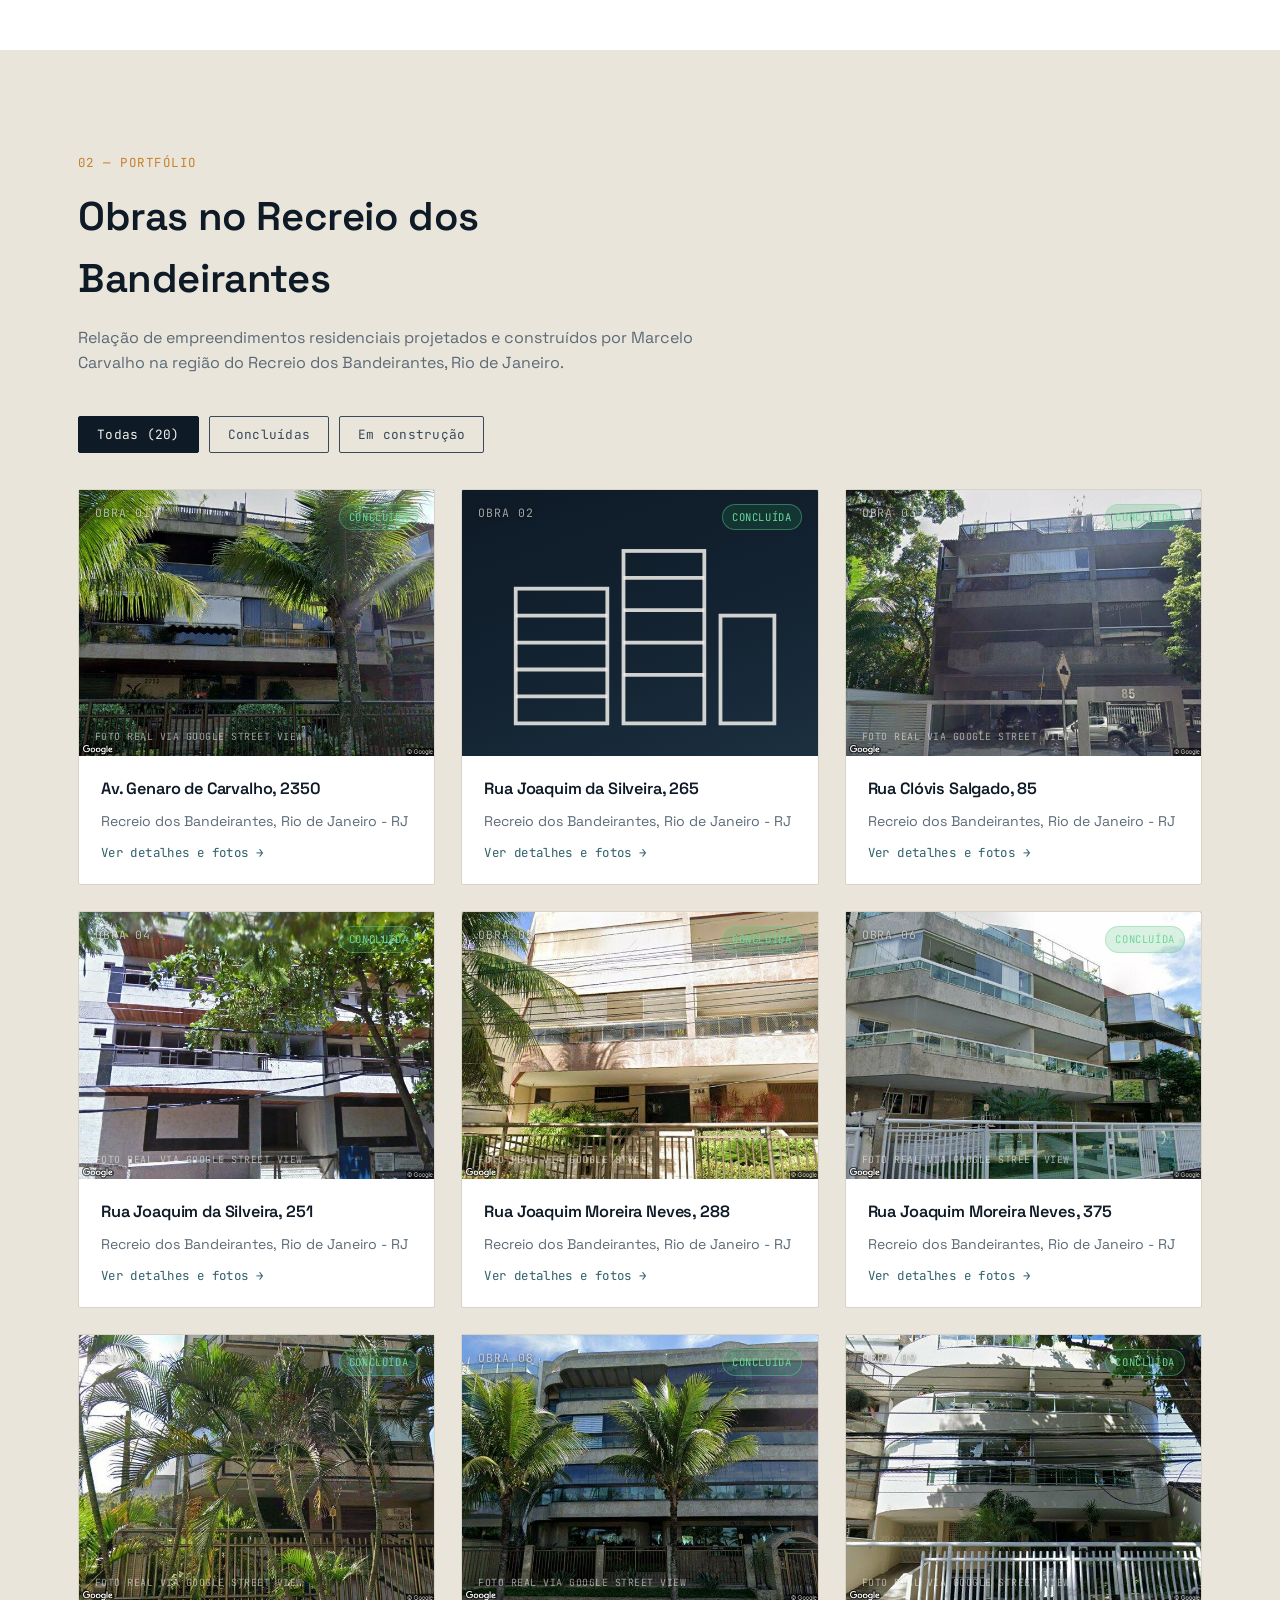
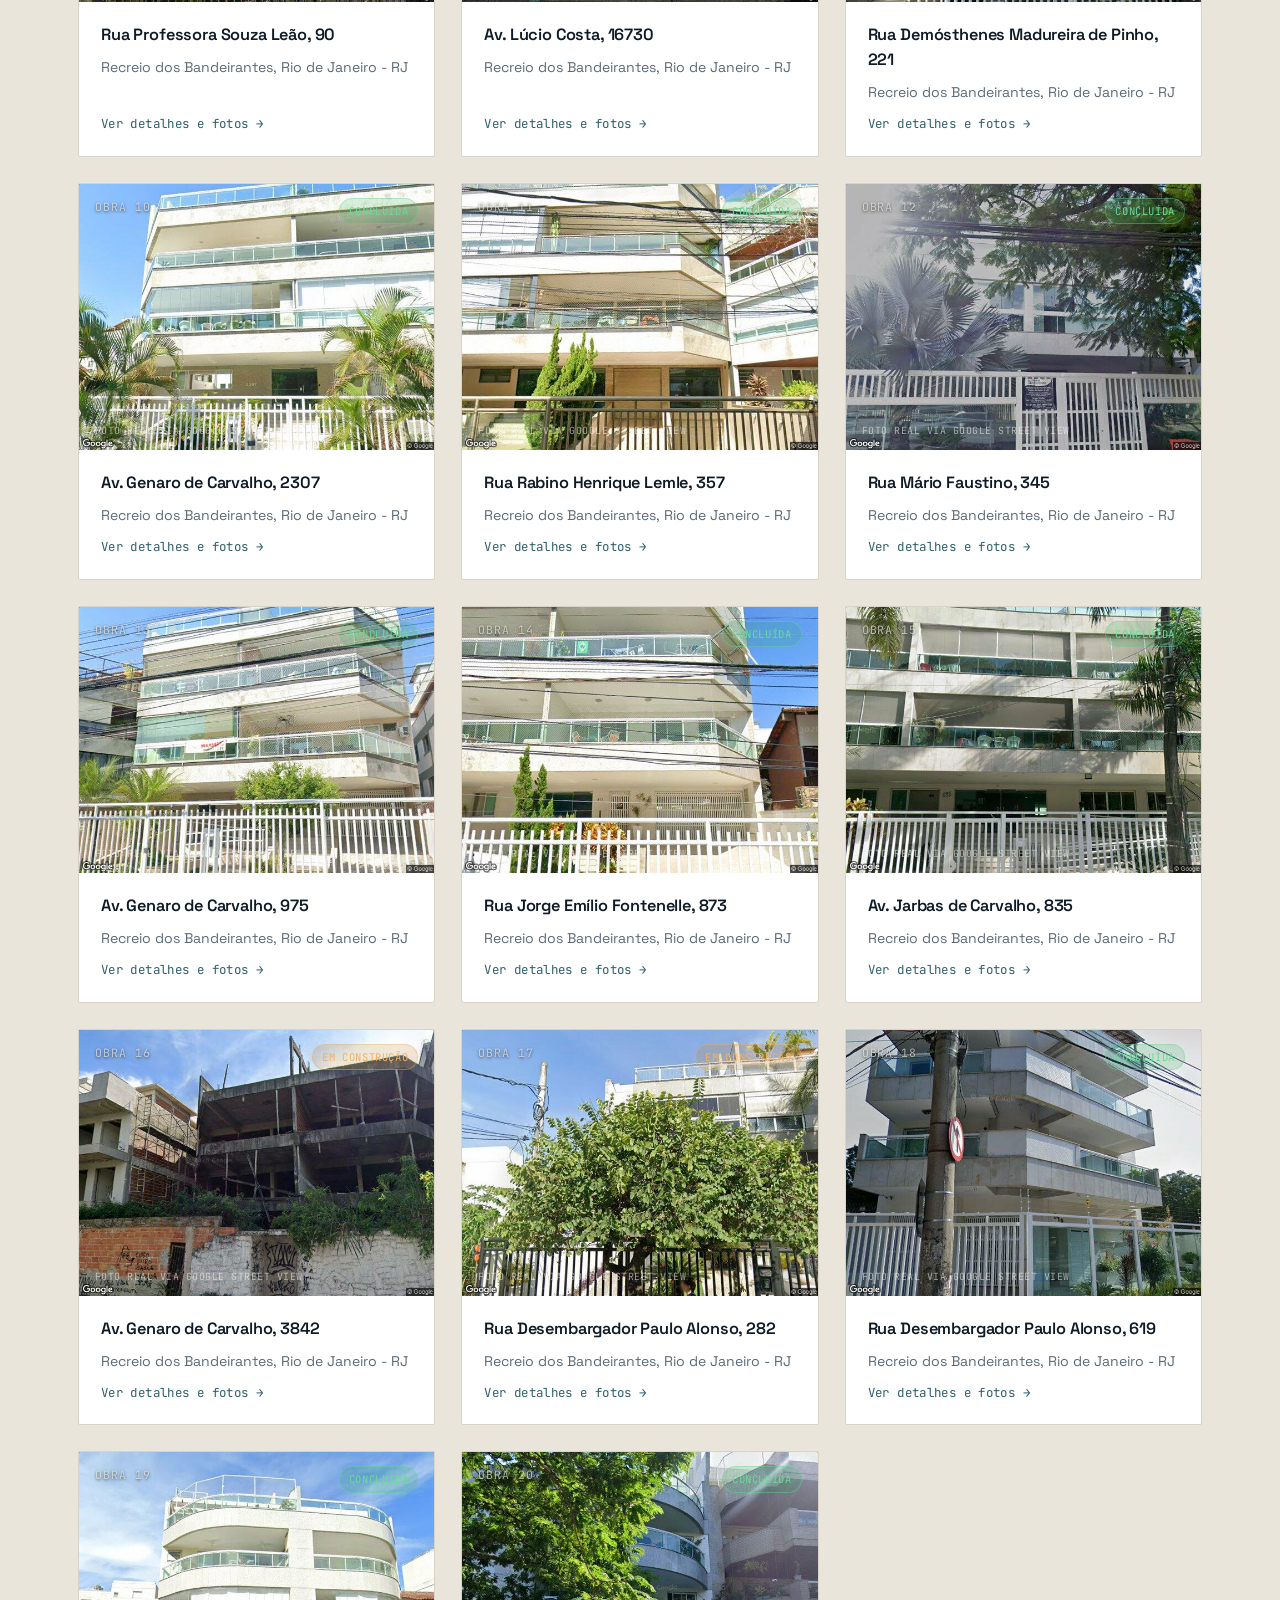
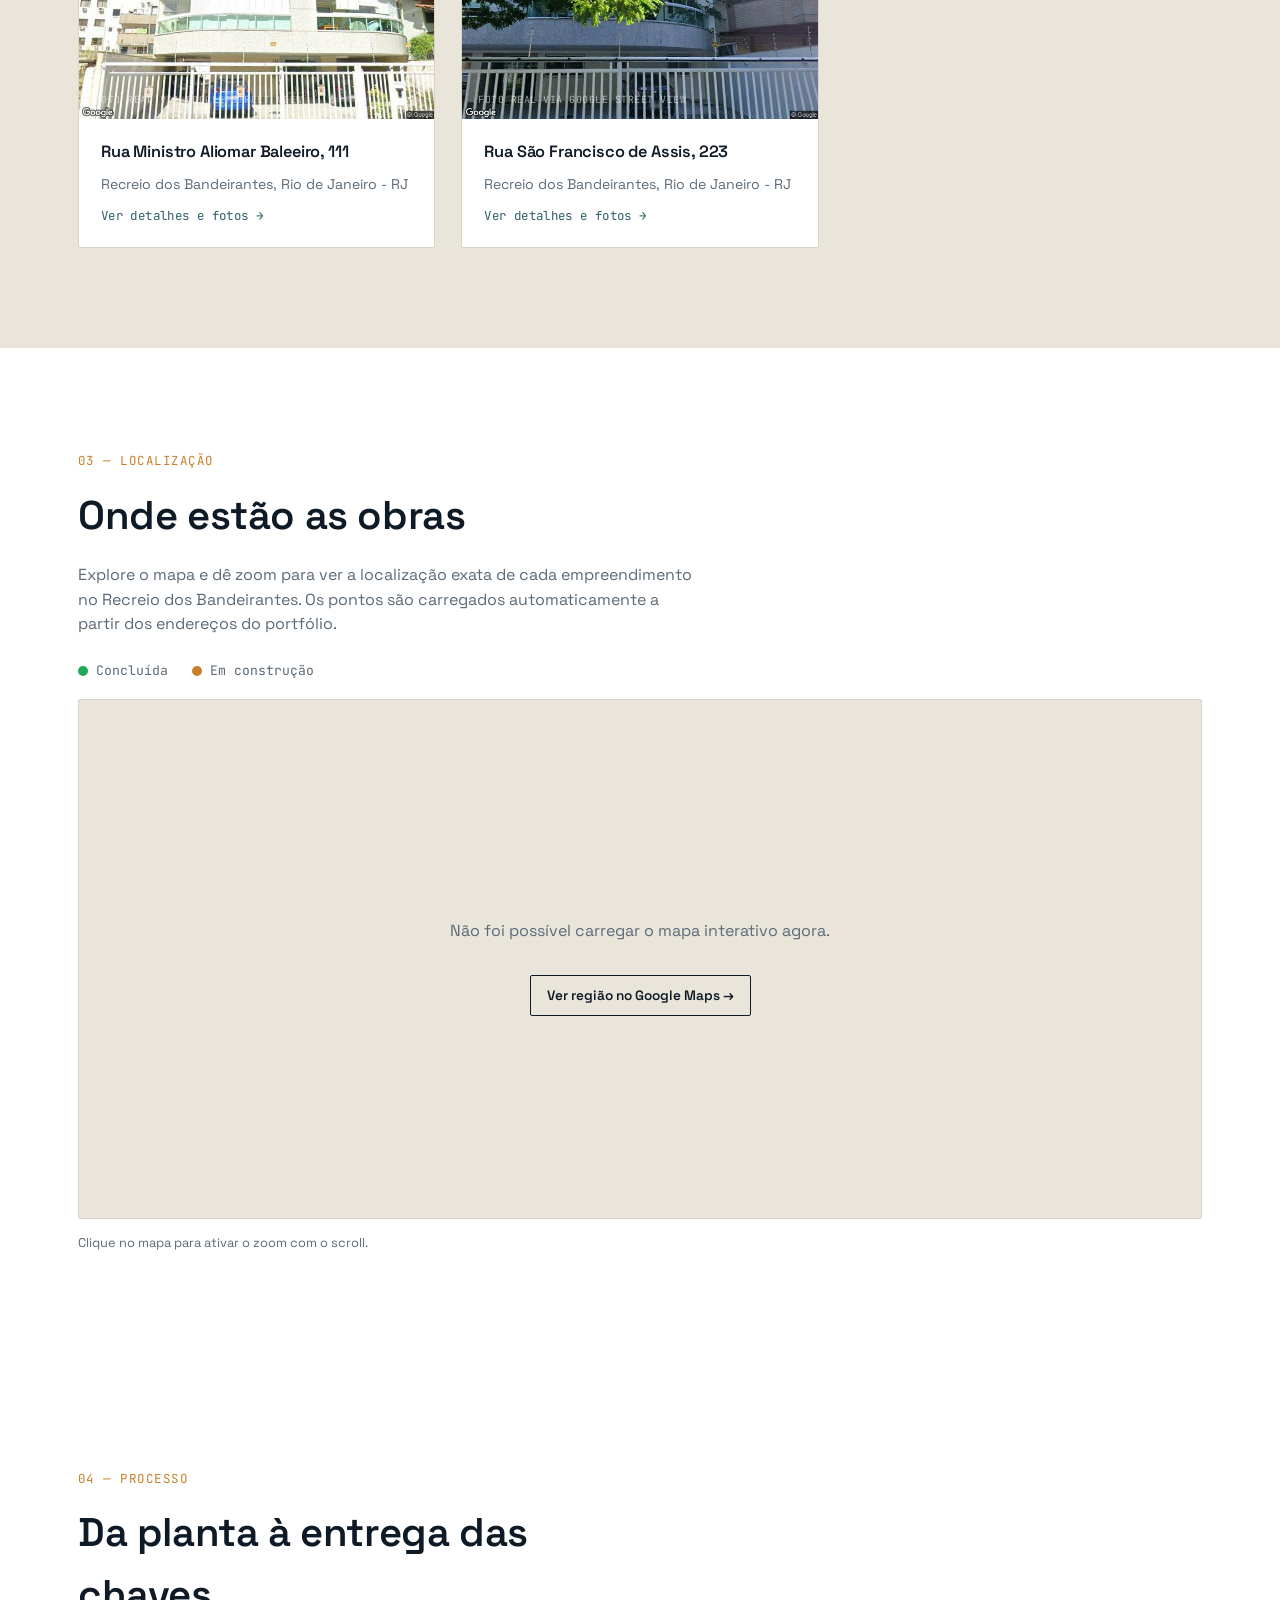
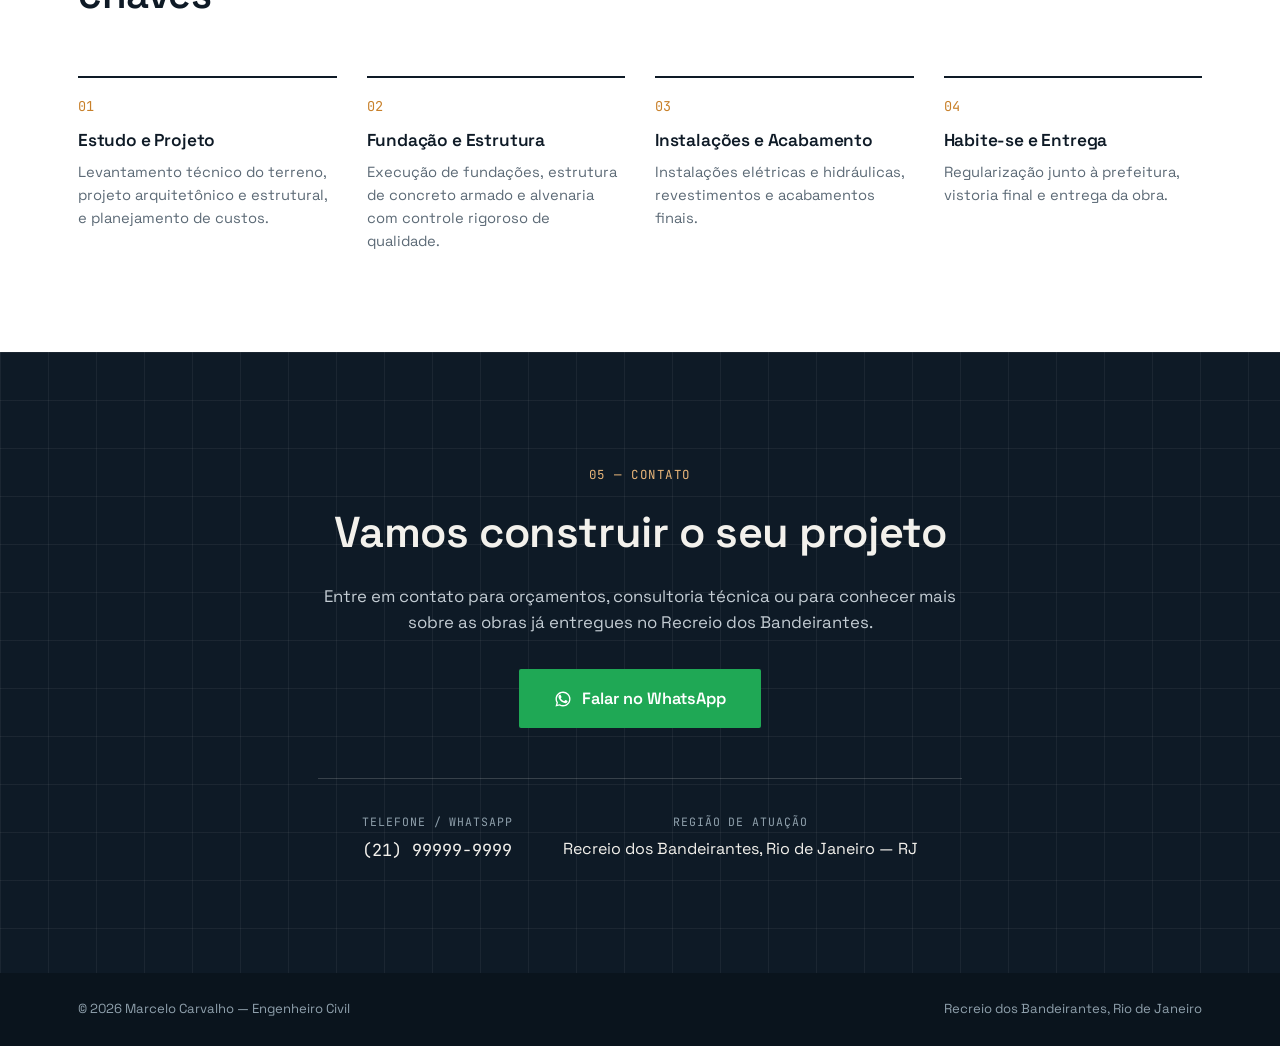
==== commit b0e9921a: "Rebrand header logo text to MARCA (with trademark mark) Only the logo wordmark changes, from "Marcel" ====
--- a/index.html
+++ b/index.html
@@ -17,7 +17,7 @@
   <div class="container header-inner">
     <a href="#topo" class="logo">
       <span class="logo-mark">MC</span>
-      <span class="logo-text">Marcelo Carvalho<small>Engenheiro Civil</small></span>
+      <span class="logo-text">MARCA<sup class="logo-trademark">&trade;</sup><small>Engenheiro Civil</small></span>
     </a>
     <nav class="nav" id="nav">
       <a href="#sobre">Sobre</a>
--- a/assets/css/style.css
+++ b/assets/css/style.css
@@ -145,6 +145,13 @@
   font-size: 1rem;
   line-height: 1.2;
   color: var(--navy);
+  letter-spacing: 0.02em;
+}
+.logo-trademark {
+  font-size: 0.55em;
+  font-weight: 500;
+  margin-left: 1px;
+  color: var(--accent);
 }
 .logo-text small {
   font-family: var(--font-mono);
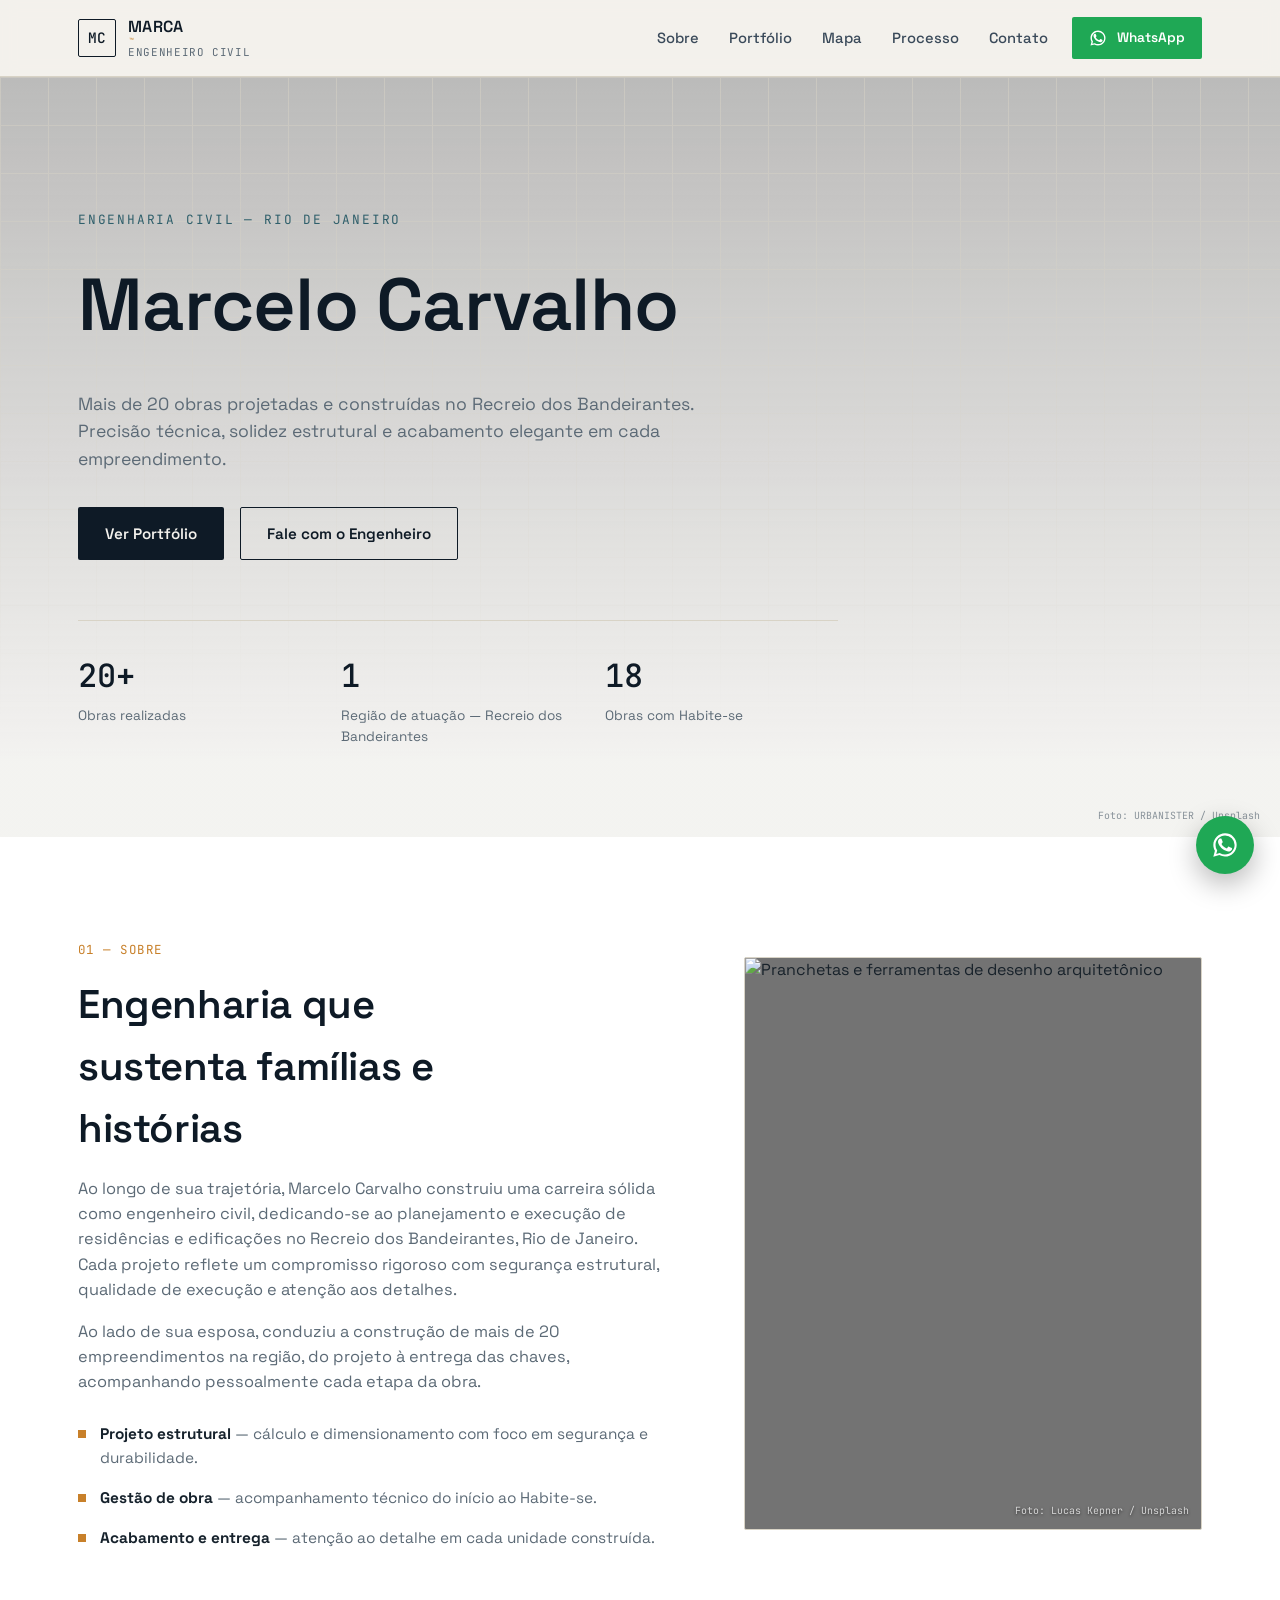
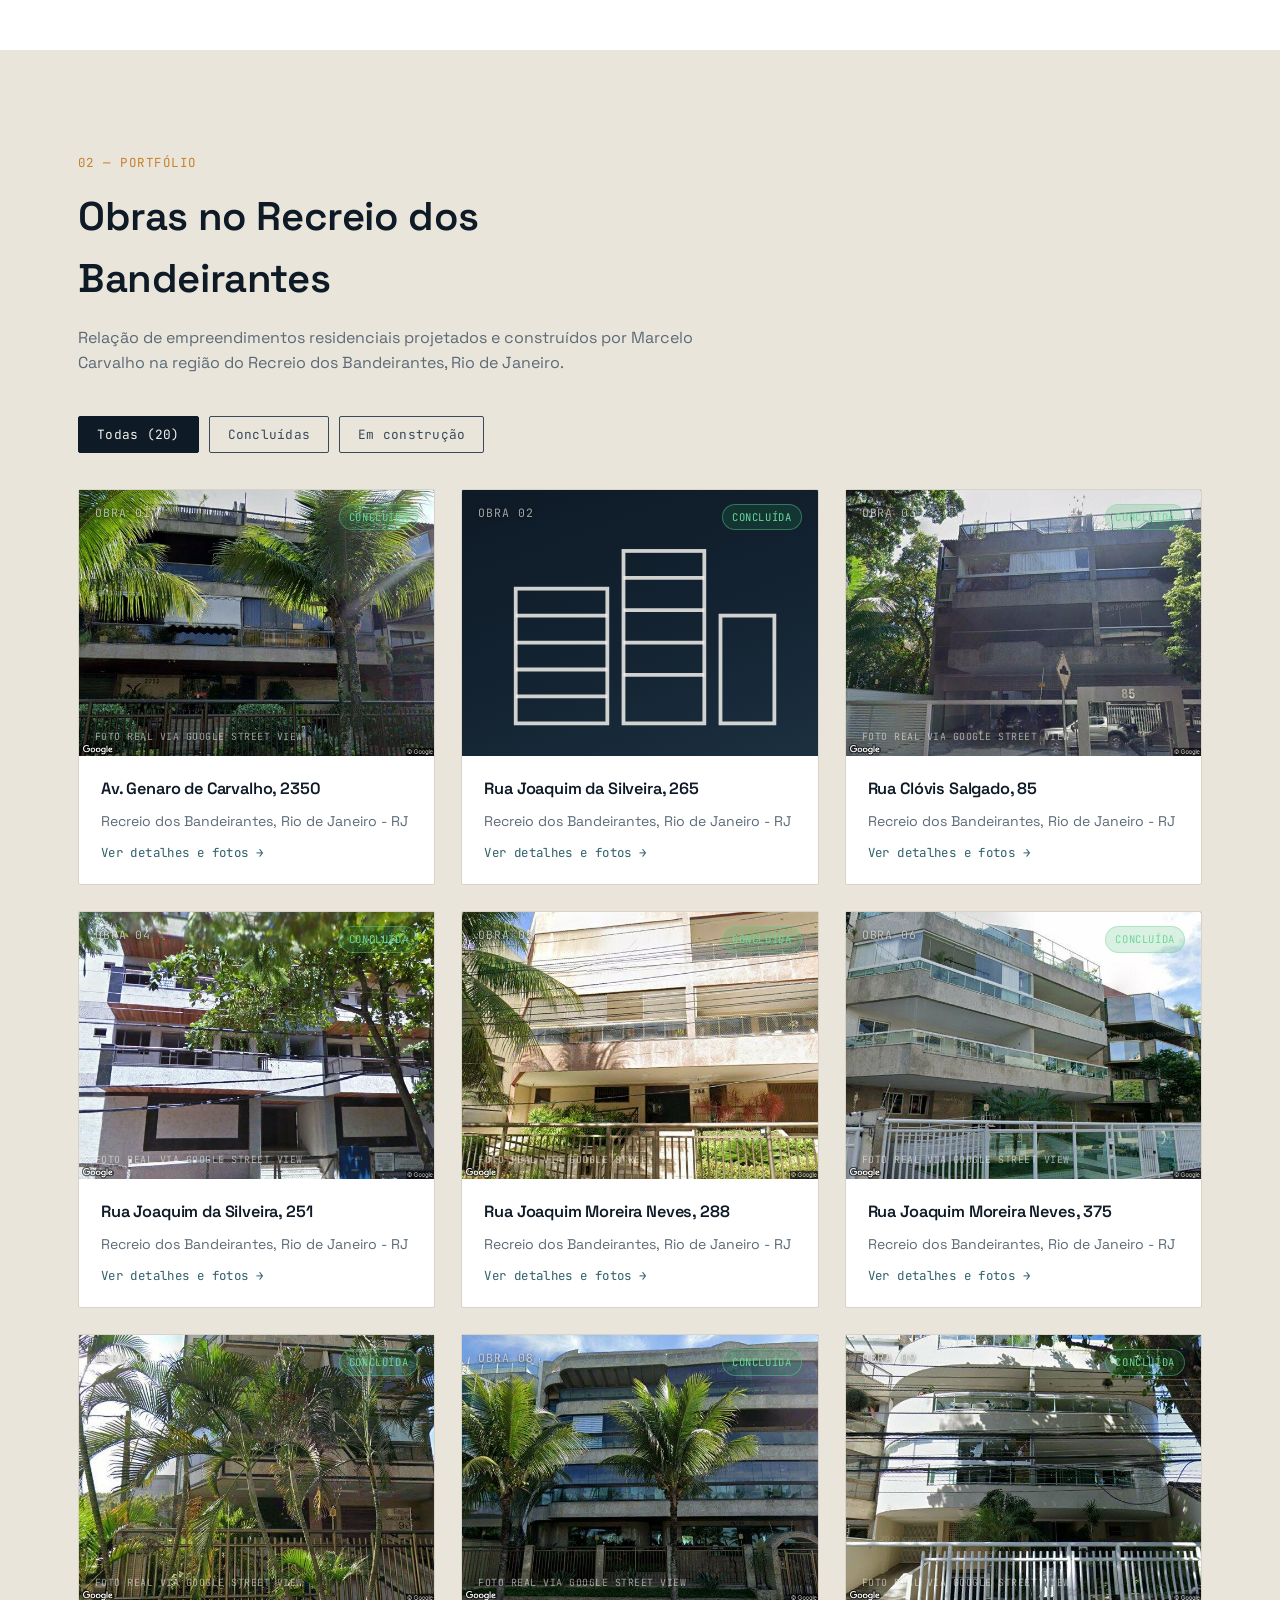
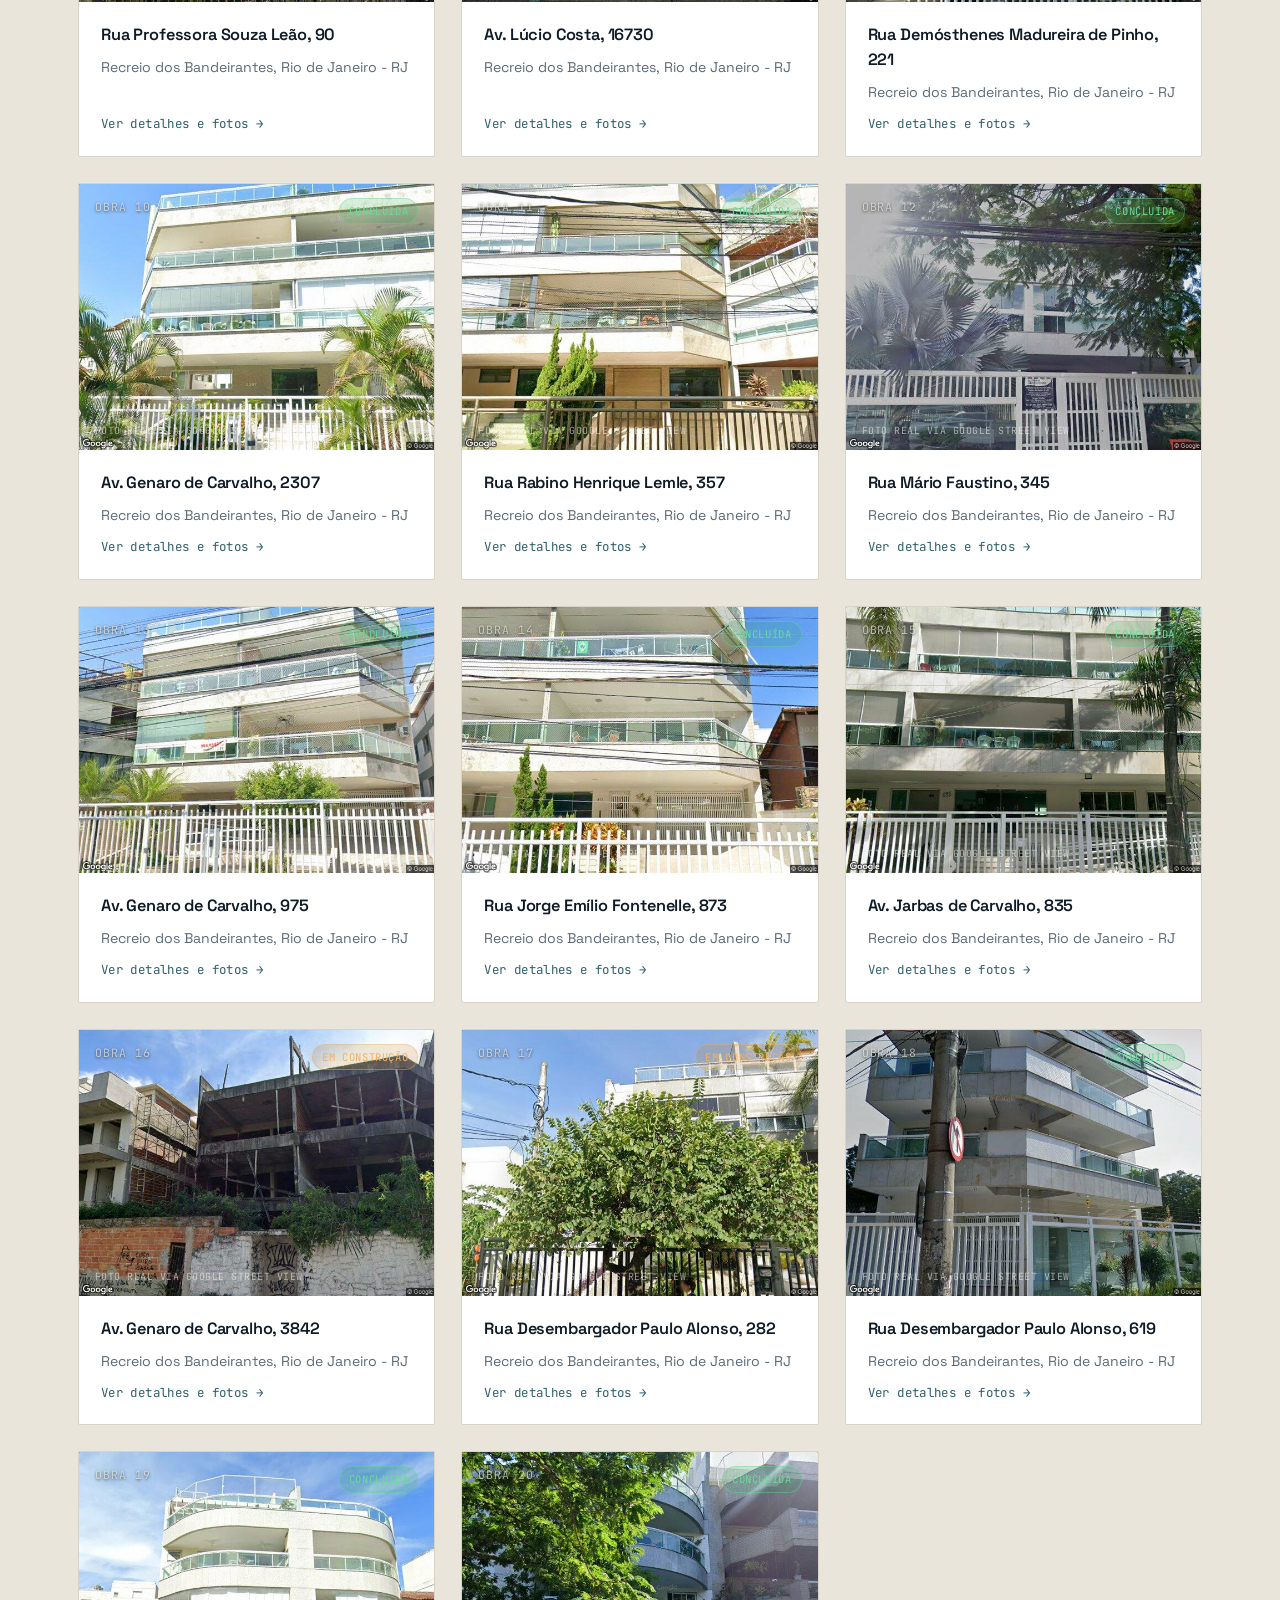
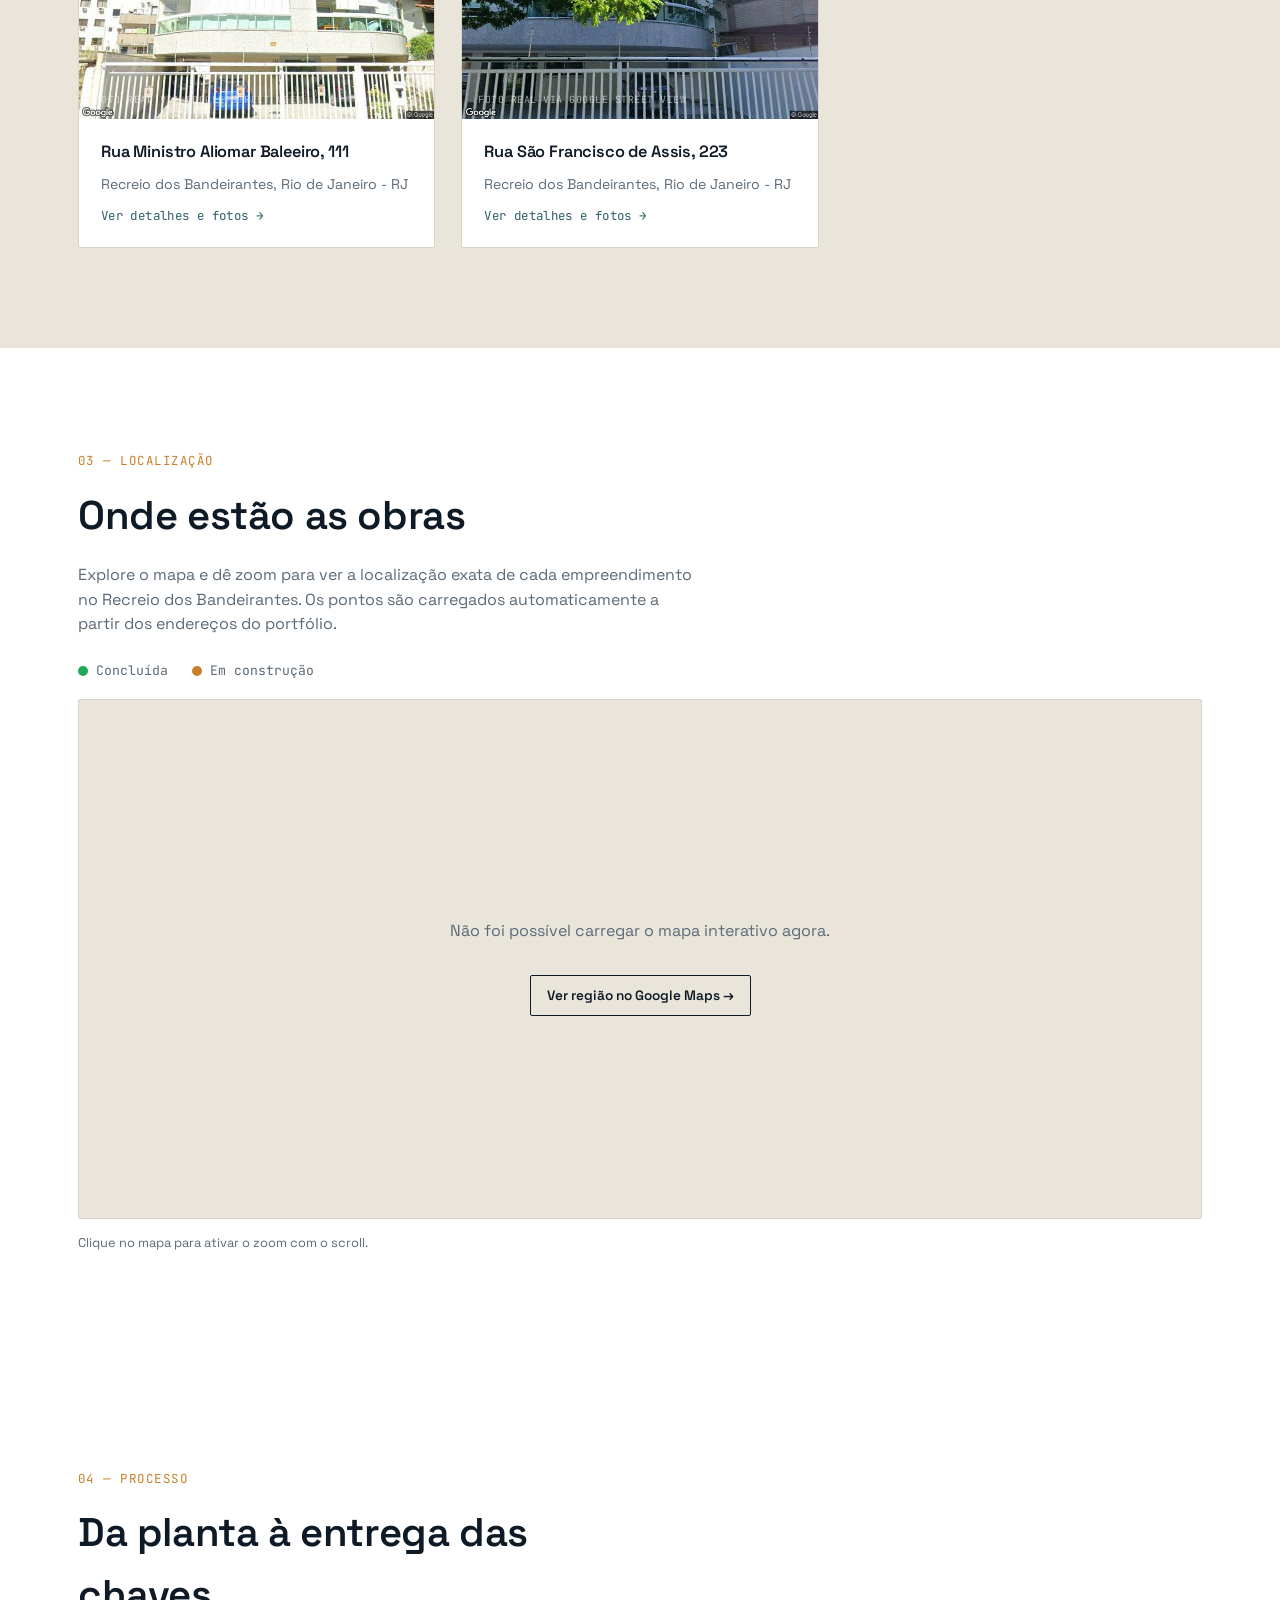
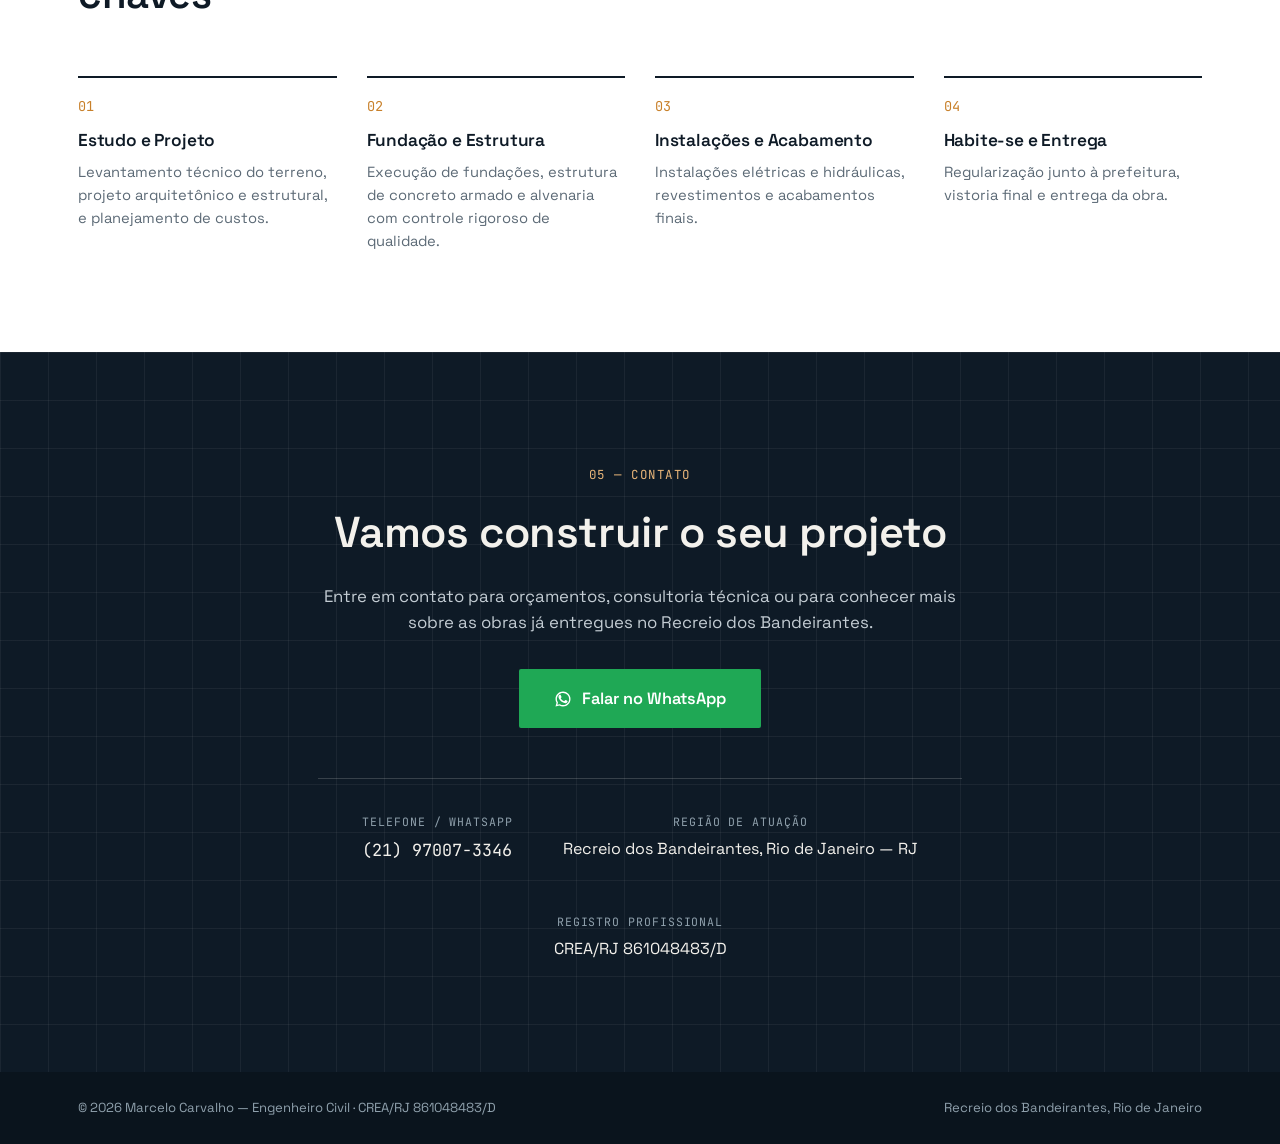
==== commit d4490482: "Add real WhatsApp number and CREA/RJ registration - Replaces the placeholder phone (21) 99999-9999 w" ====
--- a/index.html
+++ b/index.html
@@ -157,11 +157,15 @@
       <div class="contato-info">
         <div>
           <span class="contato-label">Telefone / WhatsApp</span>
-          <span id="contato-telefone">(21) 99999-9999</span>
+          <span id="contato-telefone">(21) 97007-3346</span>
         </div>
         <div>
           <span class="contato-label">Região de atuação</span>
           <span>Recreio dos Bandeirantes, Rio de Janeiro — RJ</span>
+        </div>
+        <div>
+          <span class="contato-label">Registro profissional</span>
+          <span>CREA/RJ 861048483/D</span>
         </div>
       </div>
     </div>
@@ -171,7 +175,7 @@
 
 <footer class="site-footer">
   <div class="container footer-inner">
-    <span>© <span id="ano"></span> Marcelo Carvalho — Engenheiro Civil</span>
+    <span>© <span id="ano"></span> Marcelo Carvalho — Engenheiro Civil · CREA/RJ 861048483/D</span>
     <span class="footer-note">Recreio dos Bandeirantes, Rio de Janeiro</span>
   </div>
 </footer>
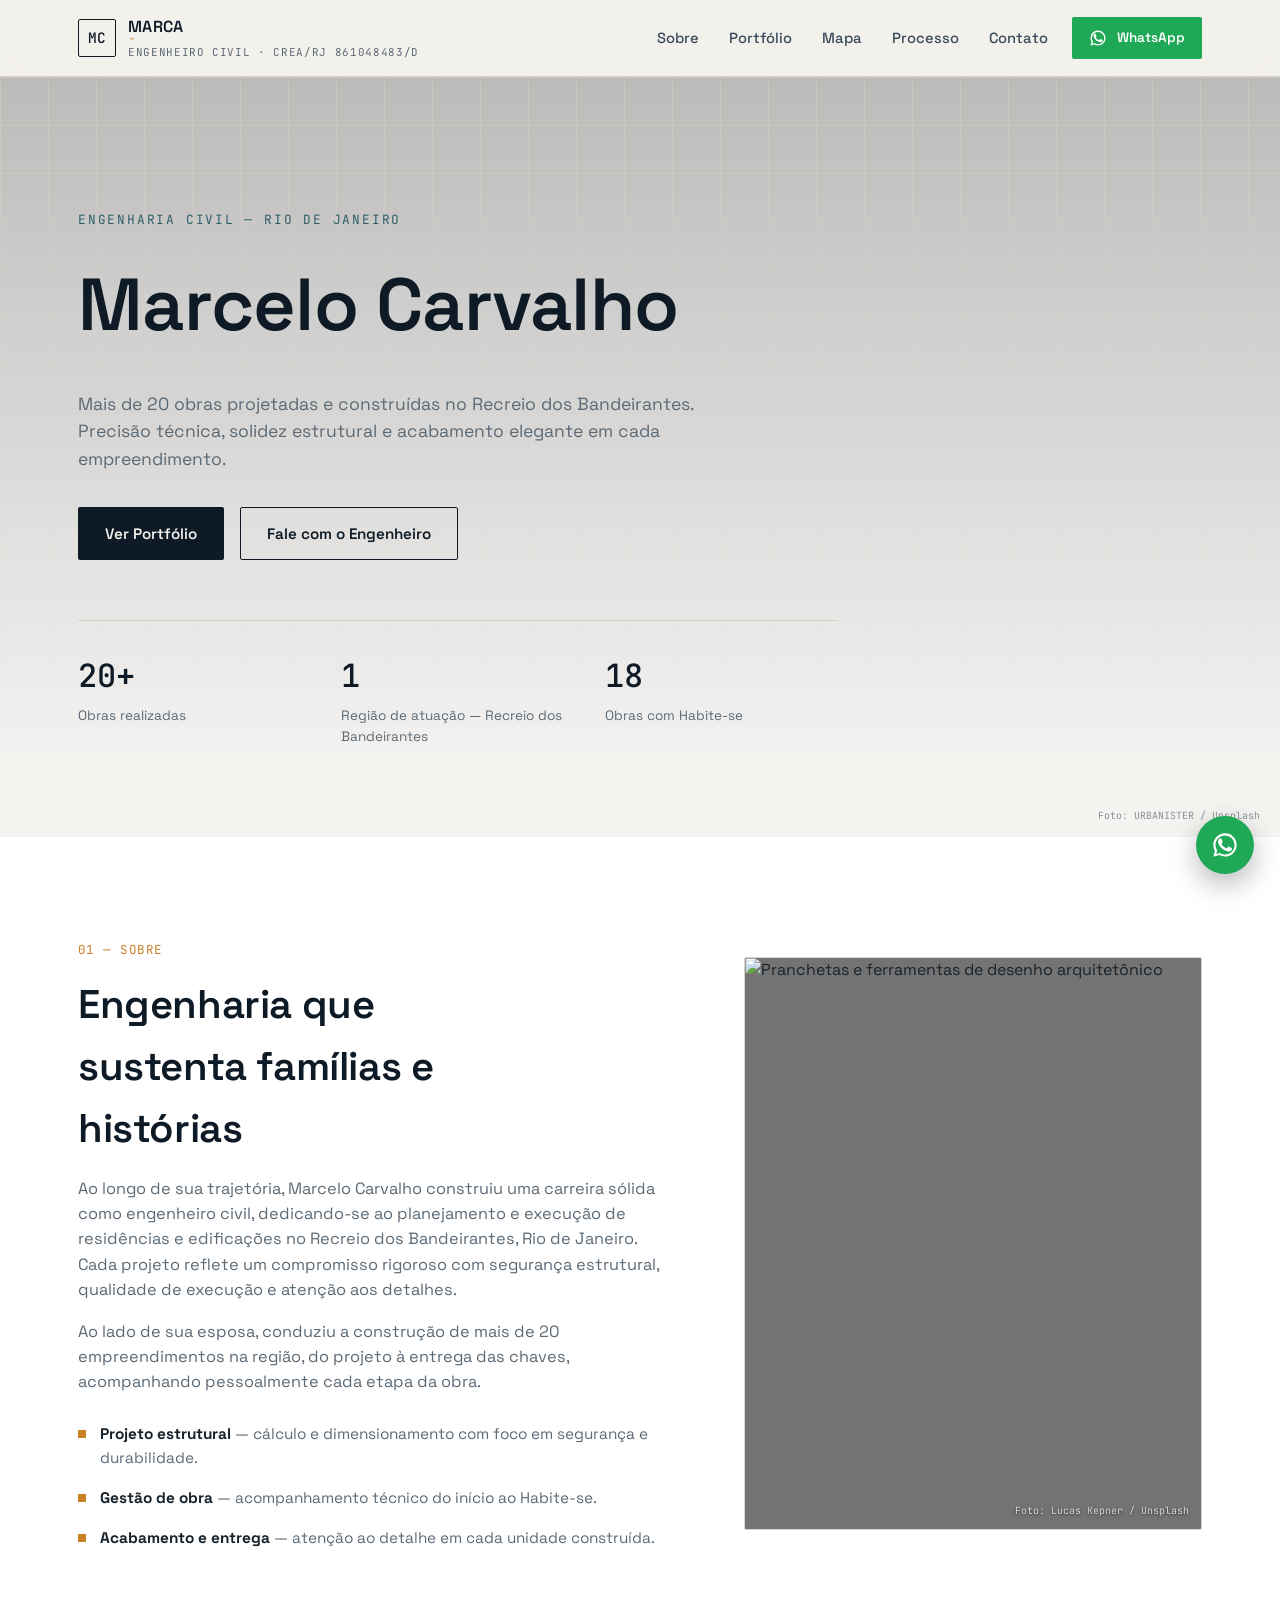
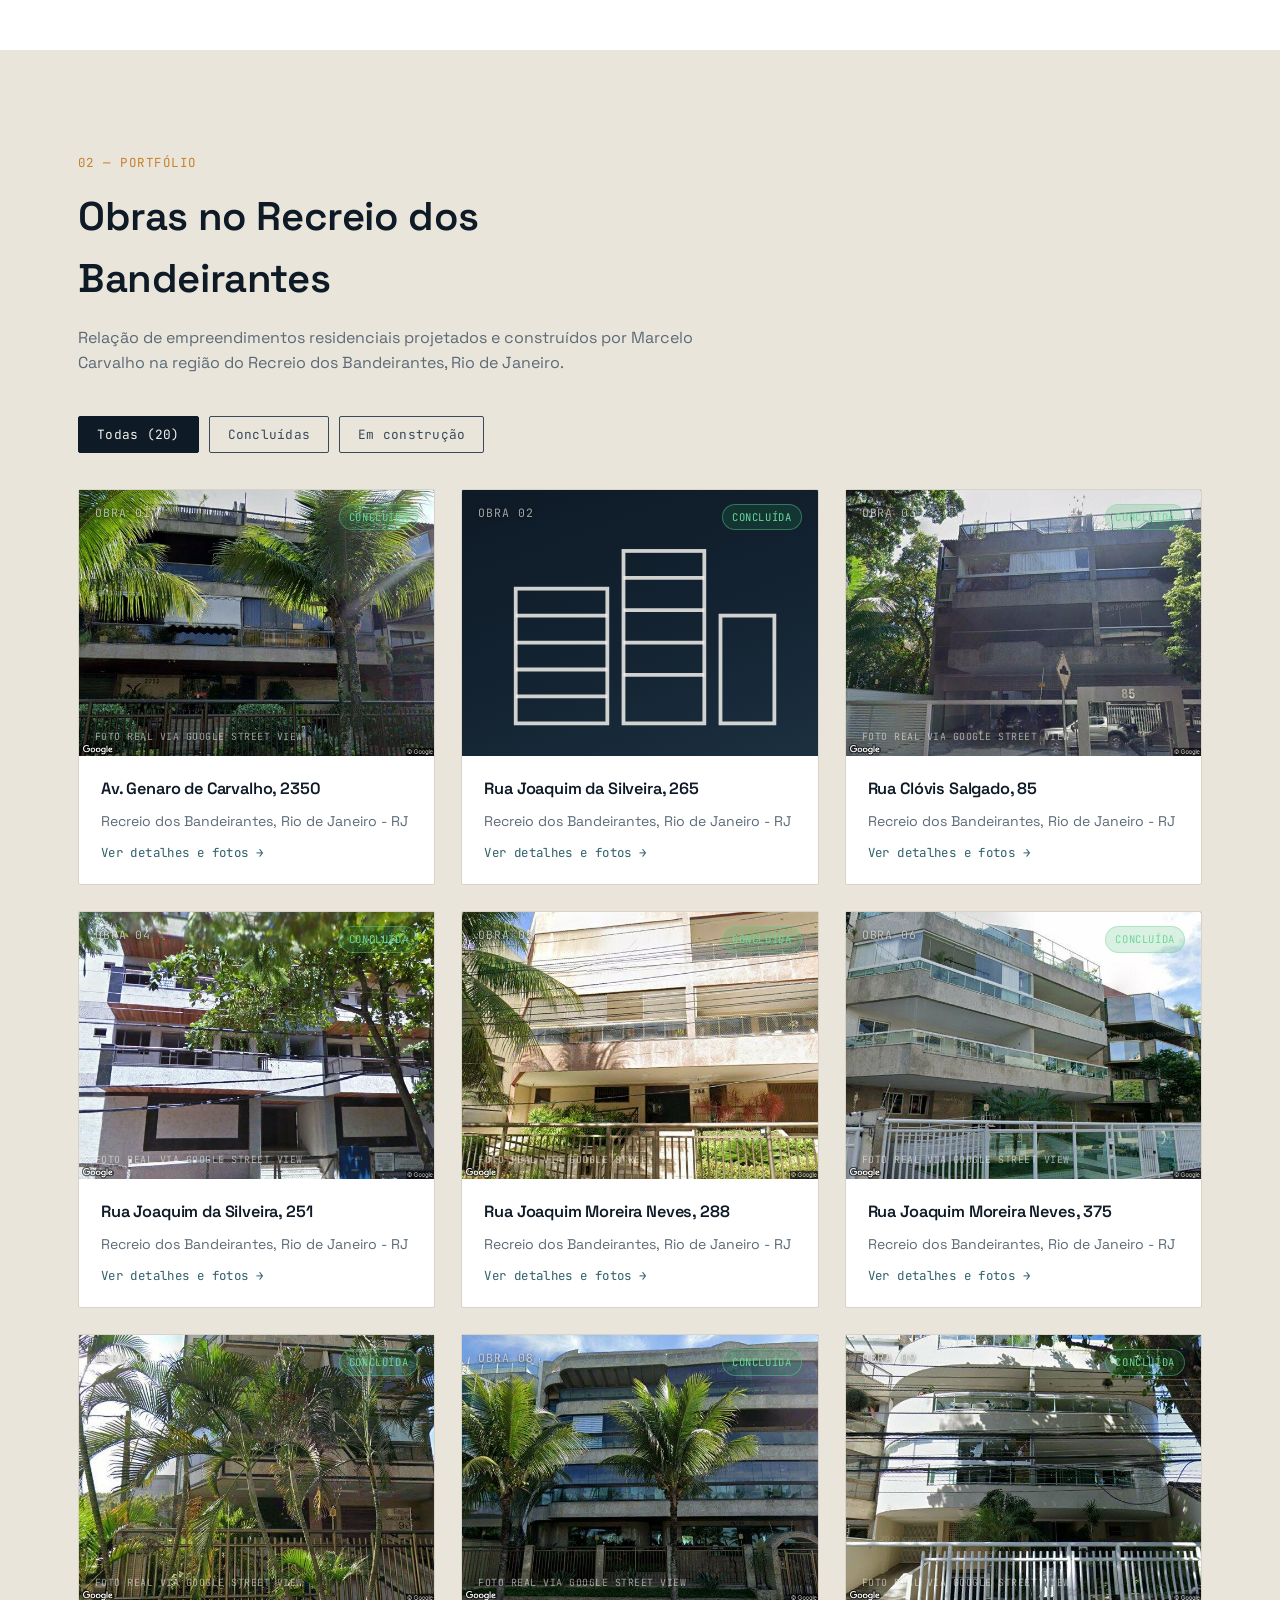
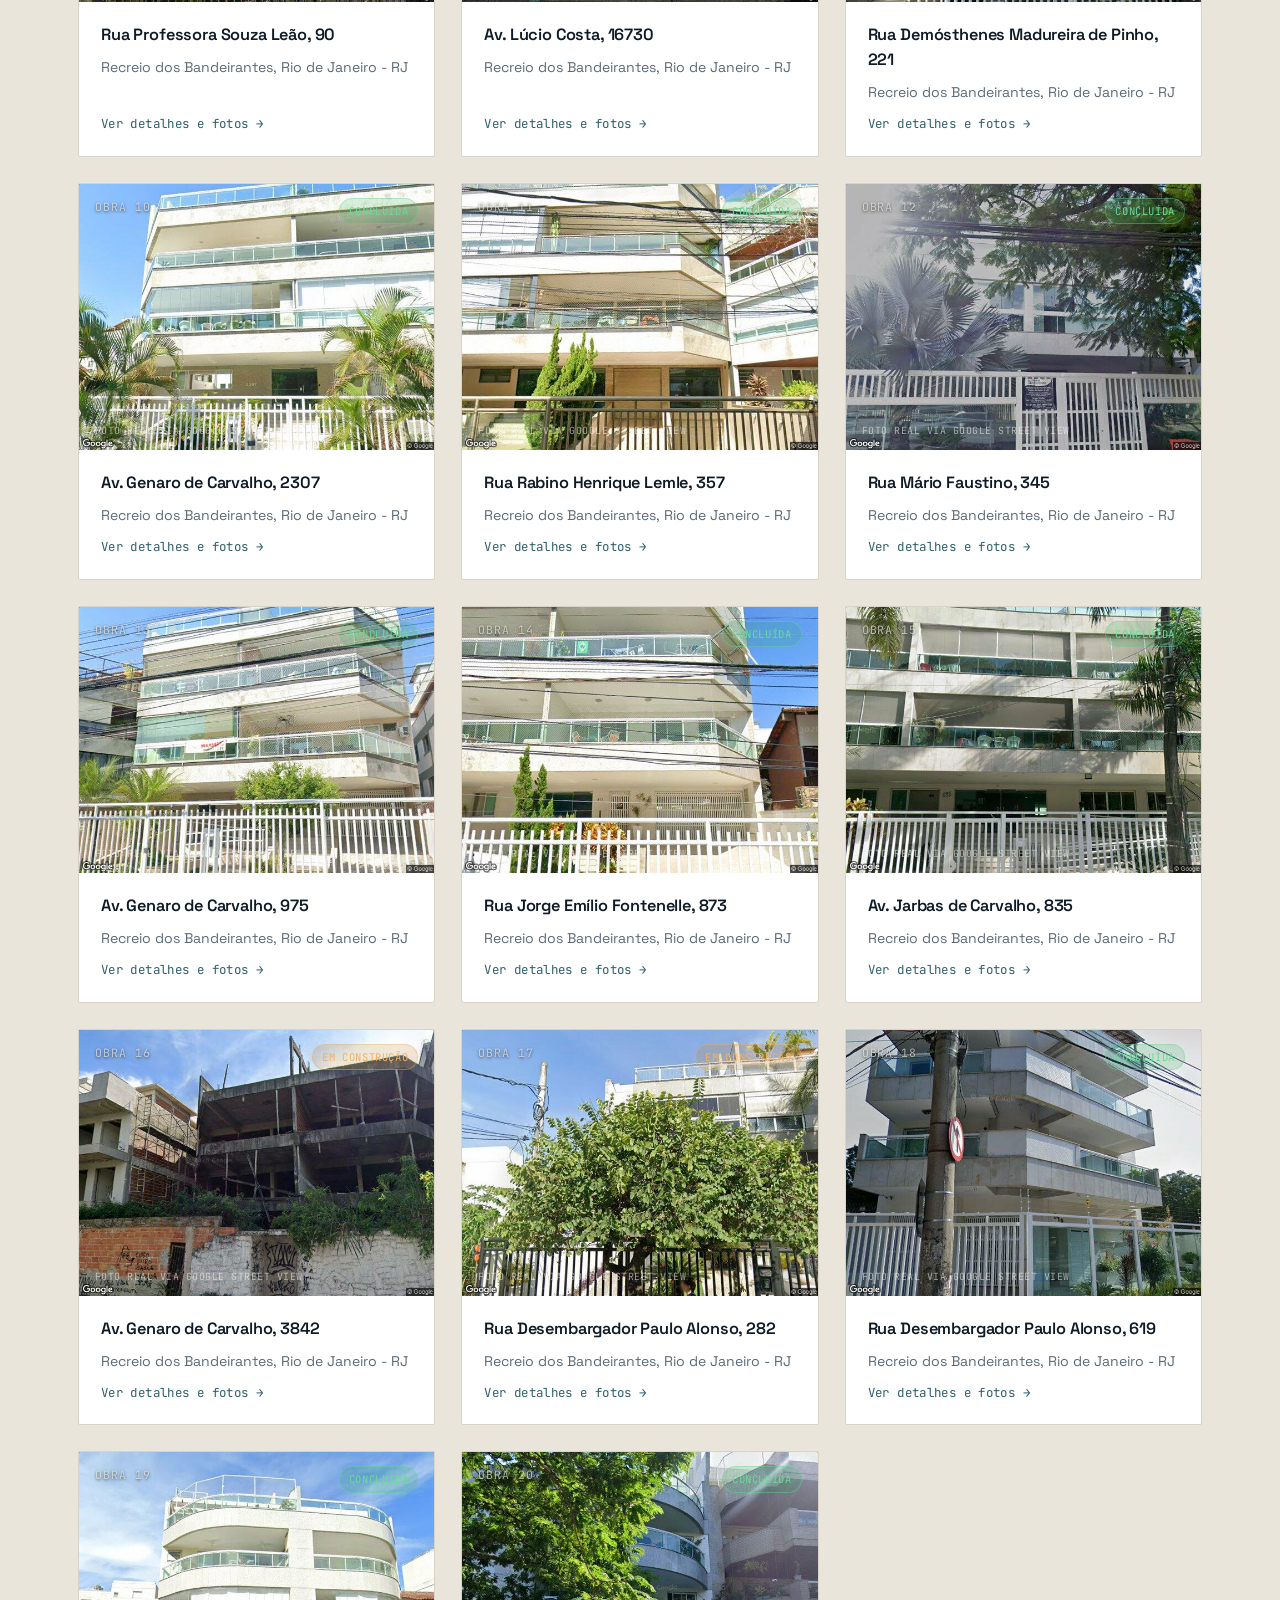
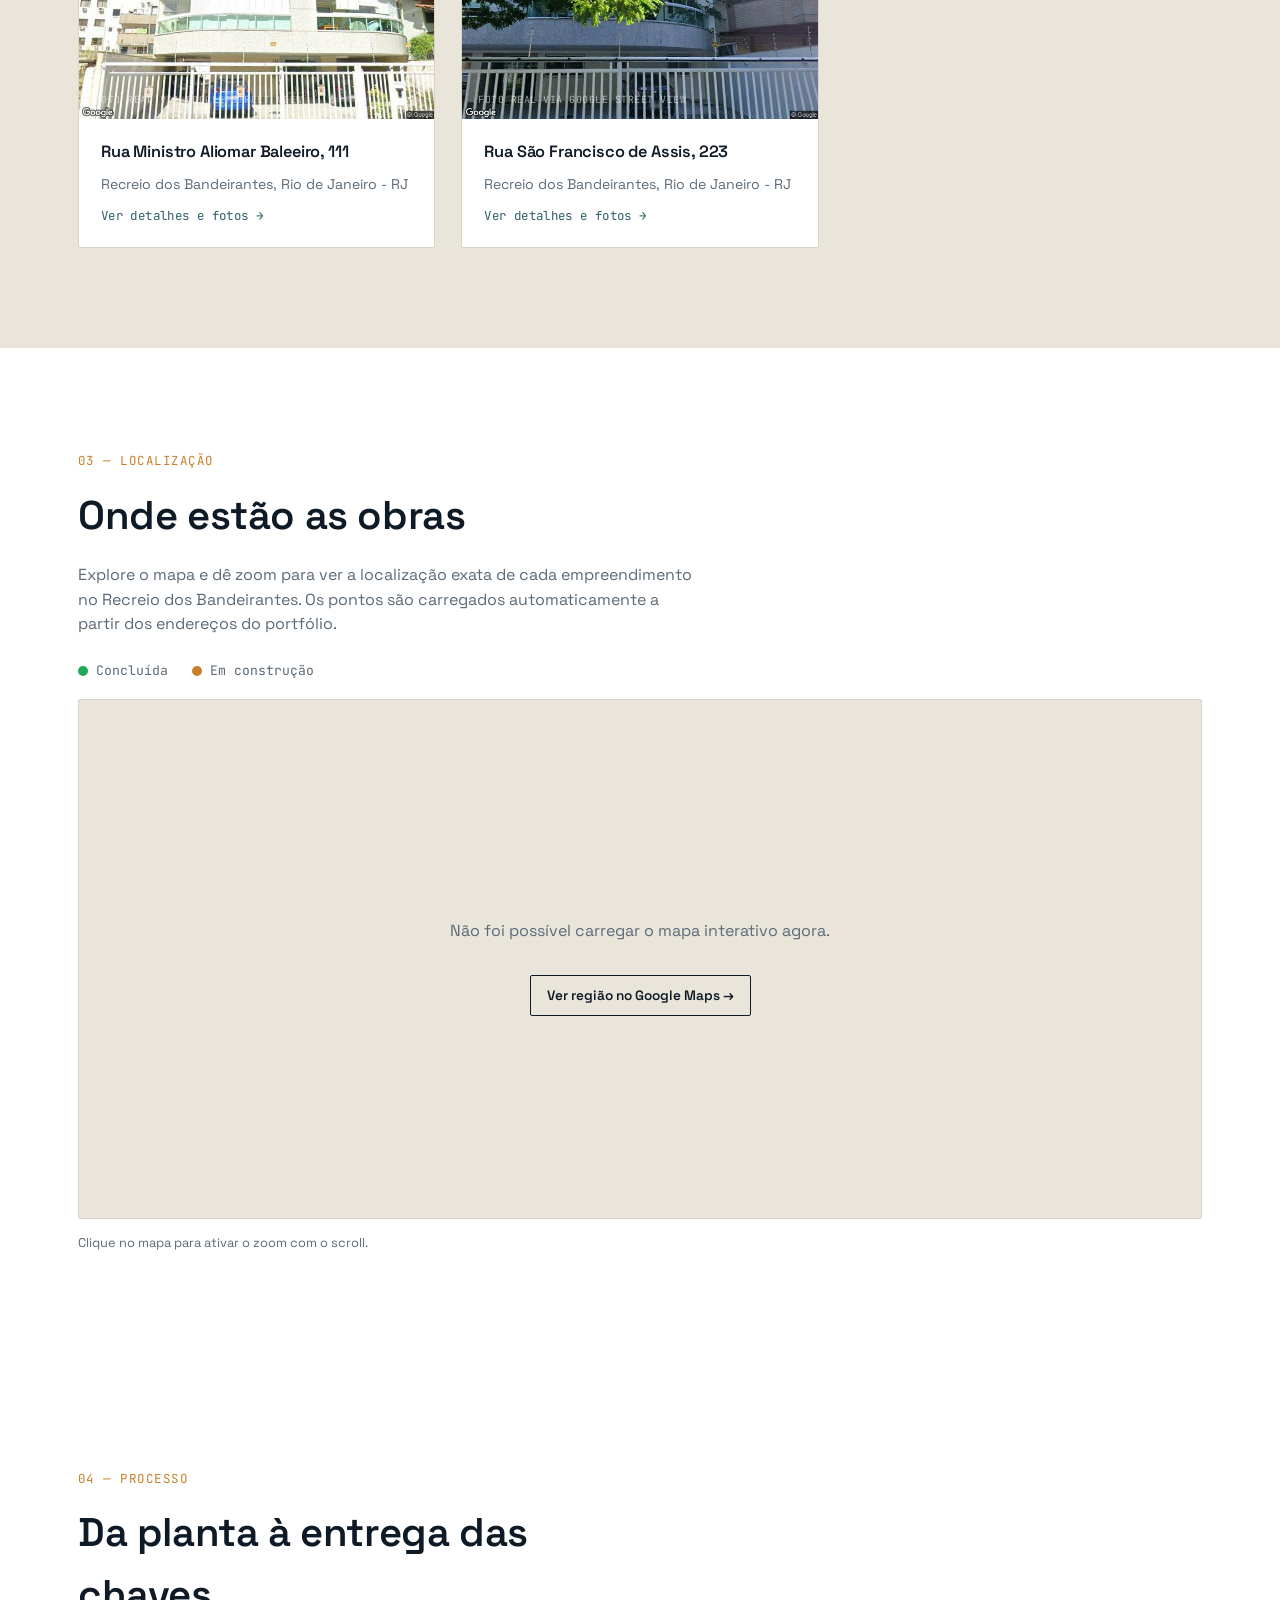
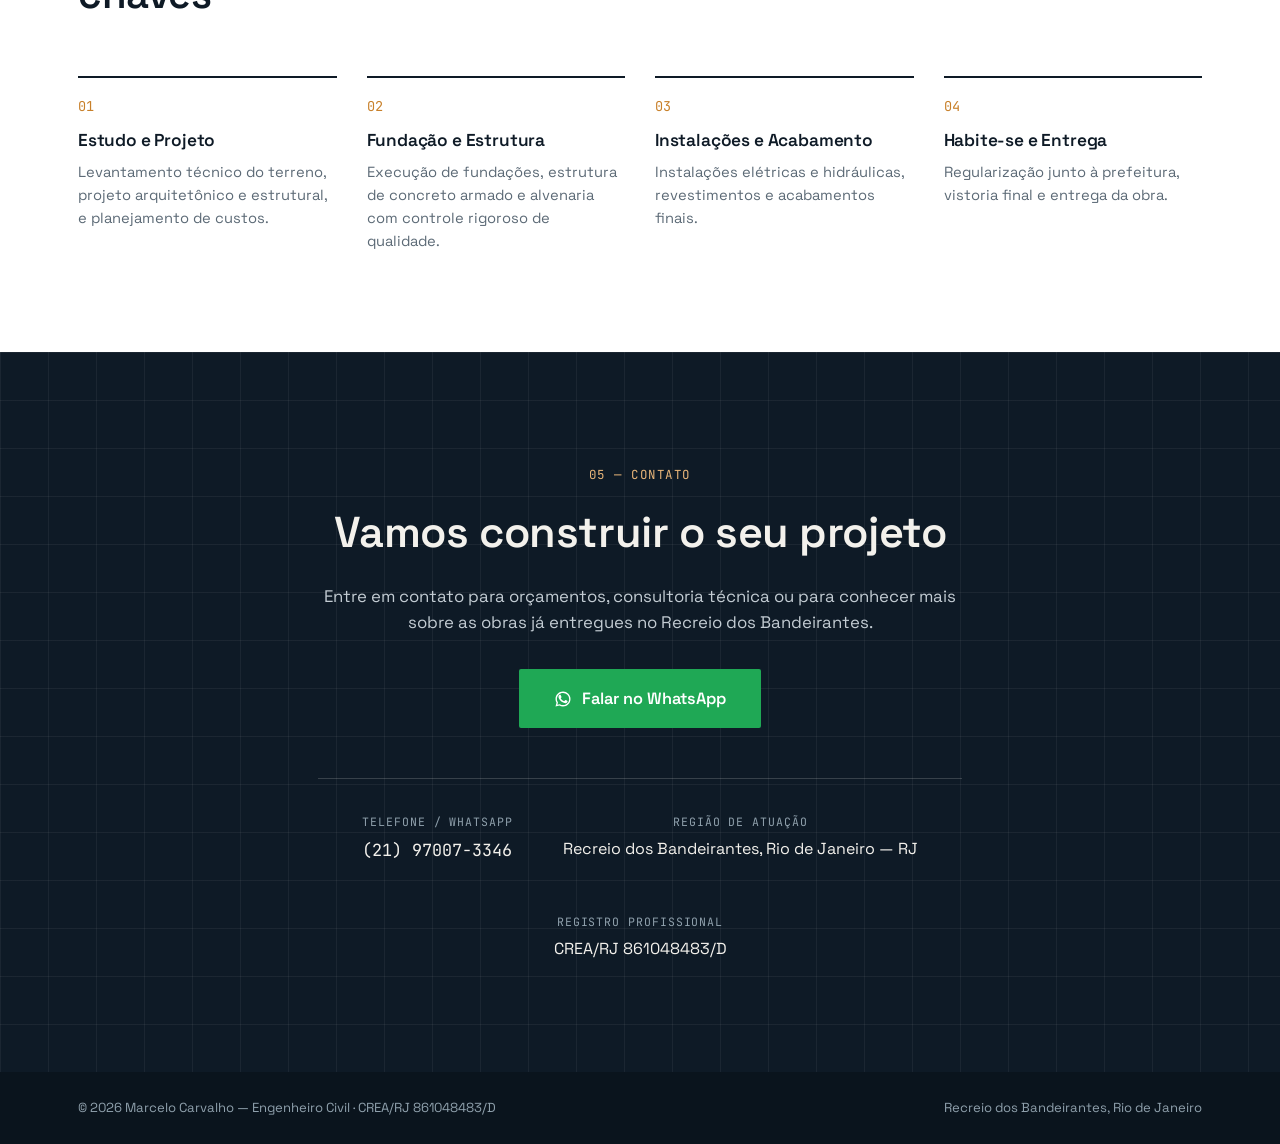
==== commit 6cc48aca: "Show CREA/RJ registration next to the MARCA logo Adds "CREA/RJ 861048483/D" to the small subtitle un" ====
--- a/index.html
+++ b/index.html
@@ -17,7 +17,7 @@
   <div class="container header-inner">
     <a href="#topo" class="logo">
       <span class="logo-mark">MC</span>
-      <span class="logo-text">MARCA<sup class="logo-trademark">&trade;</sup><small>Engenheiro Civil</small></span>
+      <span class="logo-text">MARCA<sup class="logo-trademark">&trade;</sup><small>Engenheiro Civil<span class="logo-crea"> · CREA/RJ 861048483/D</span></small></span>
     </a>
     <nav class="nav" id="nav">
       <a href="#sobre">Sobre</a>
--- a/assets/css/style.css
+++ b/assets/css/style.css
@@ -160,6 +160,10 @@
   letter-spacing: 0.06em;
   text-transform: uppercase;
   color: var(--text-muted);
+  white-space: nowrap;
+}
+@media (max-width: 900px) {
+  .logo-crea { display: none; }
 }
 
 .nav { display: flex; gap: 30px; }
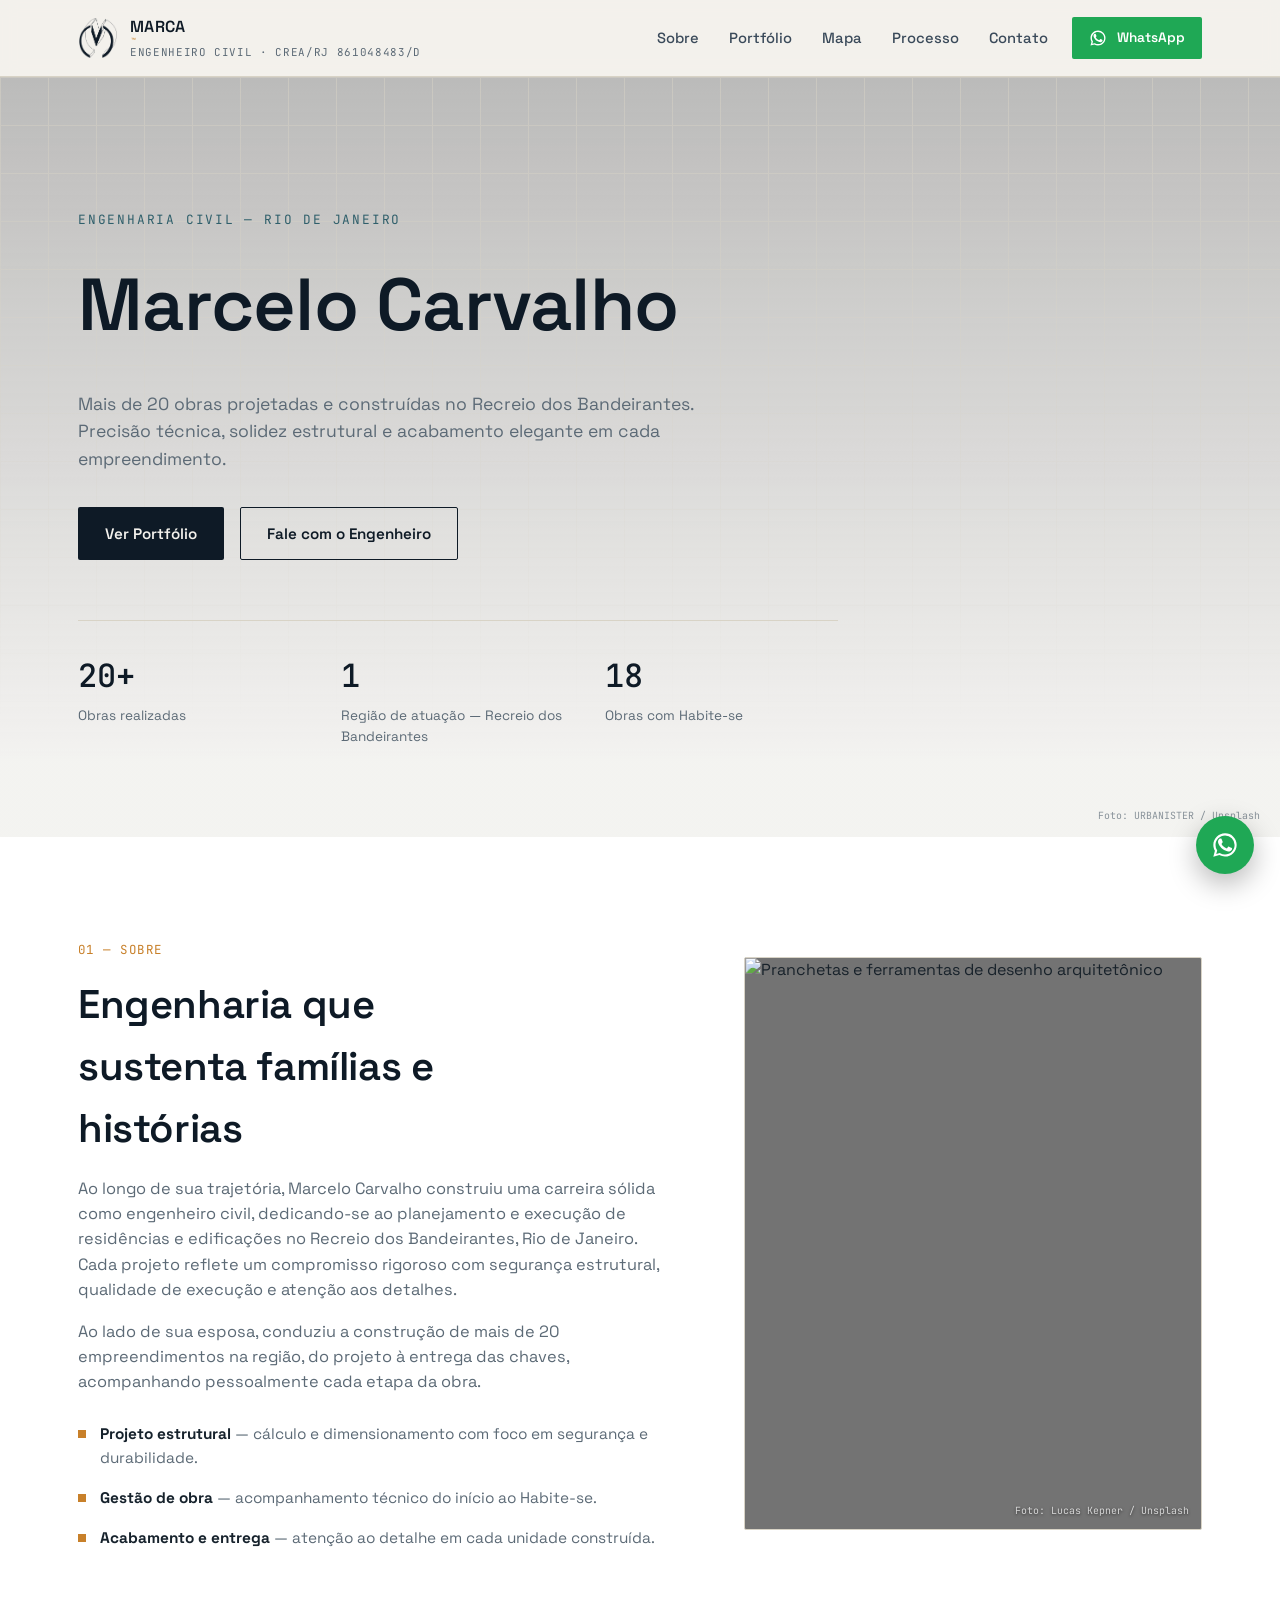
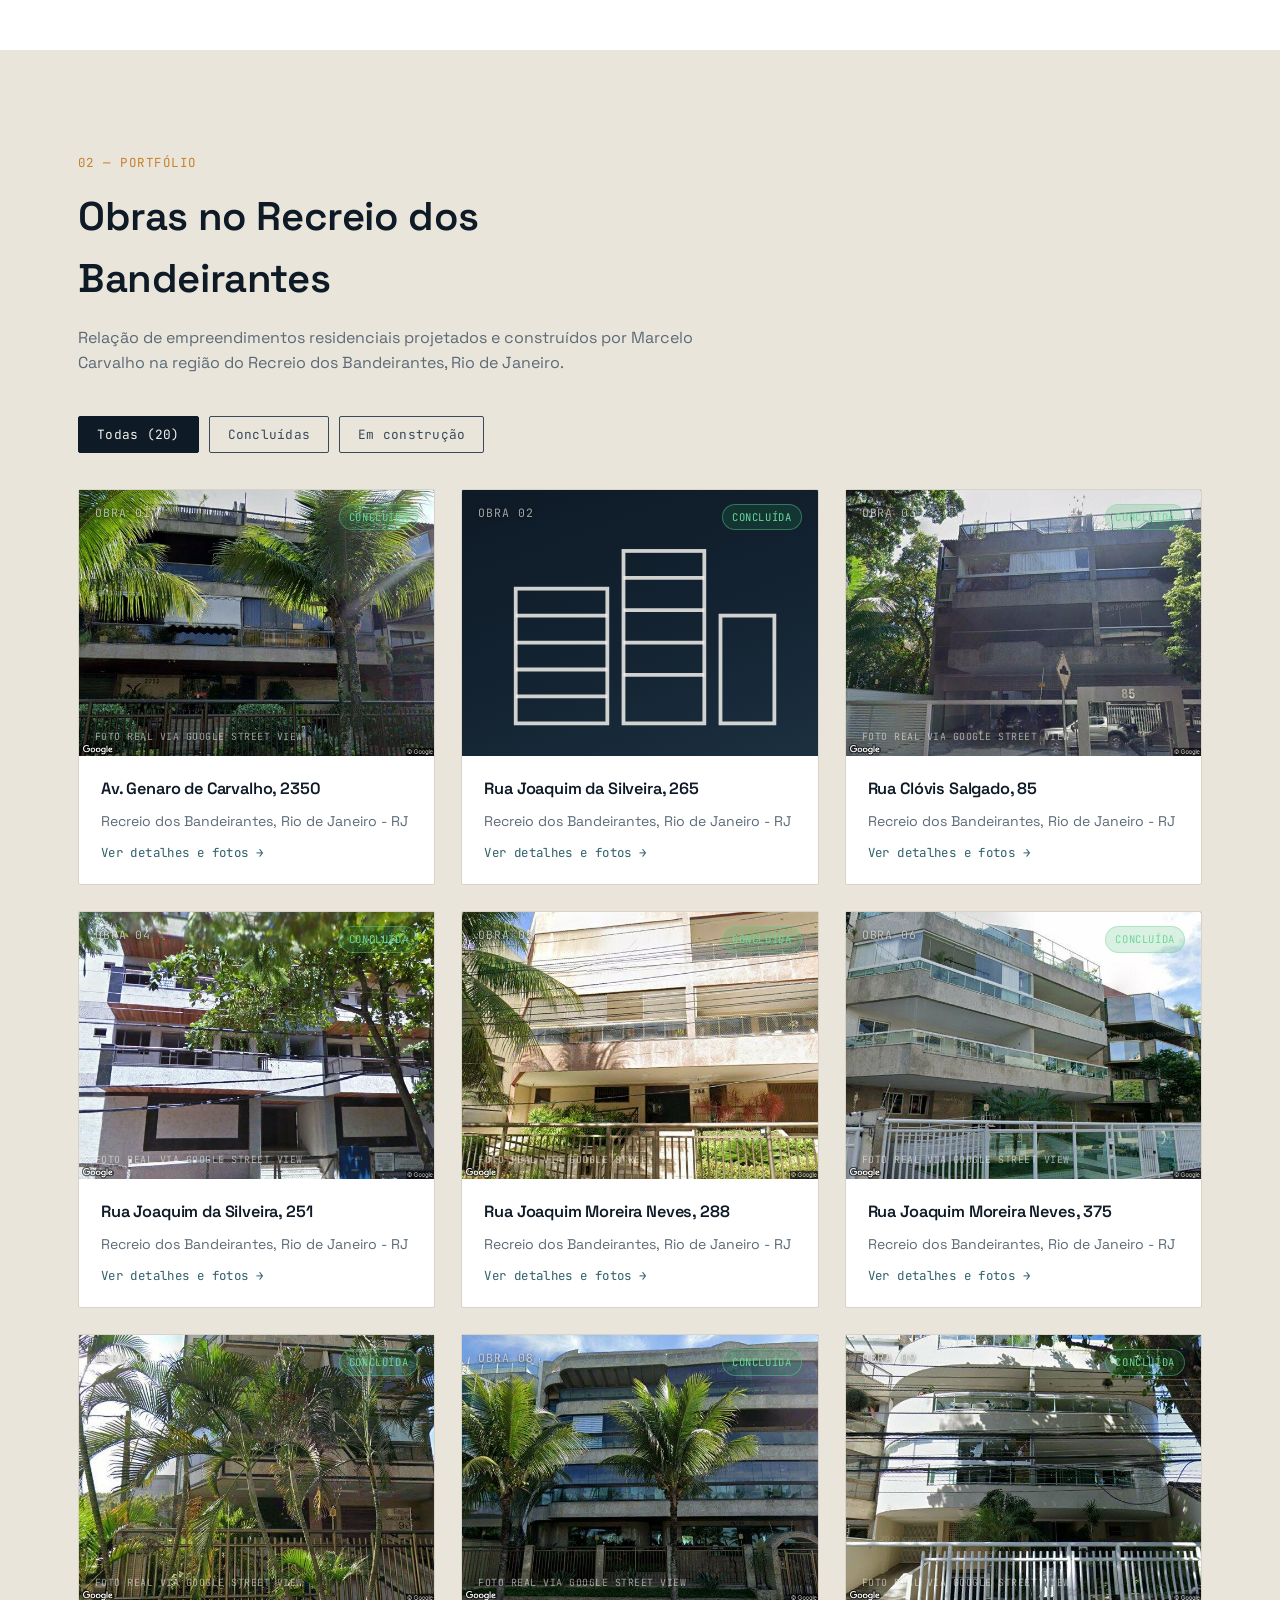
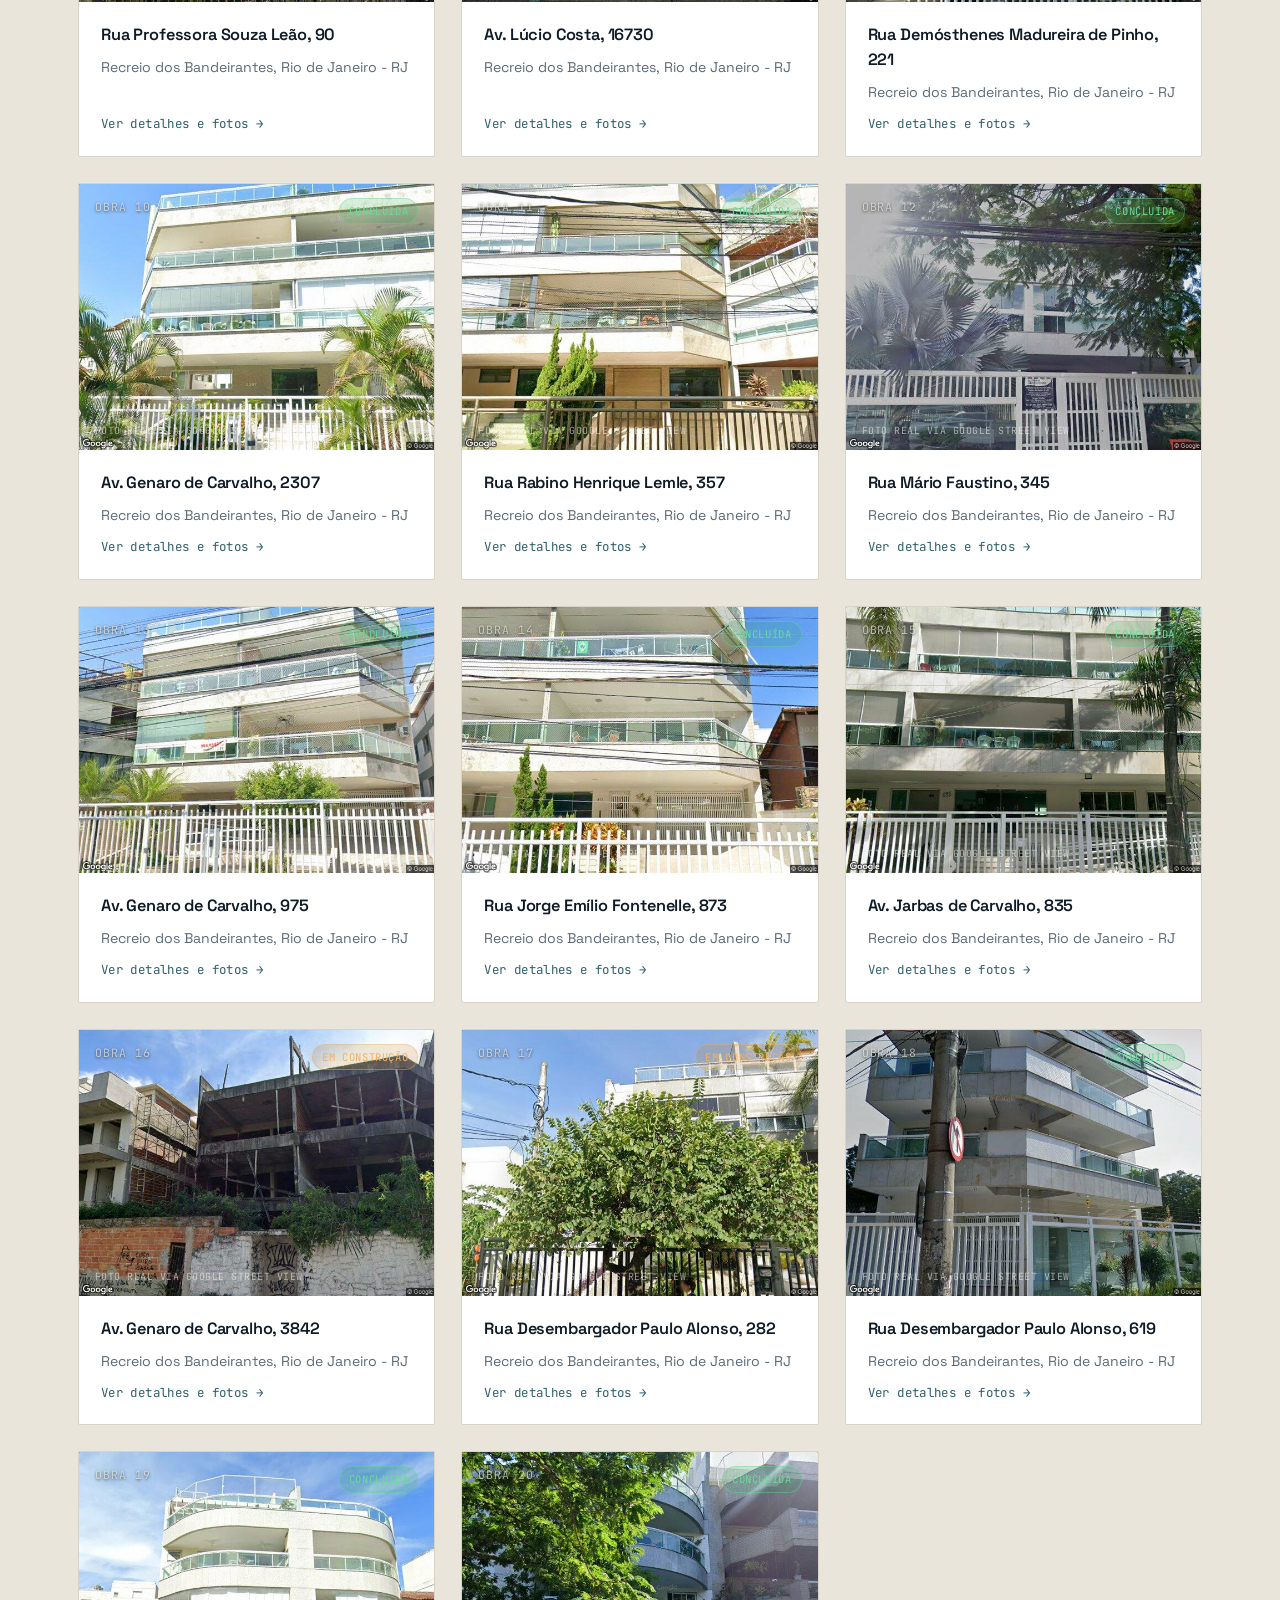
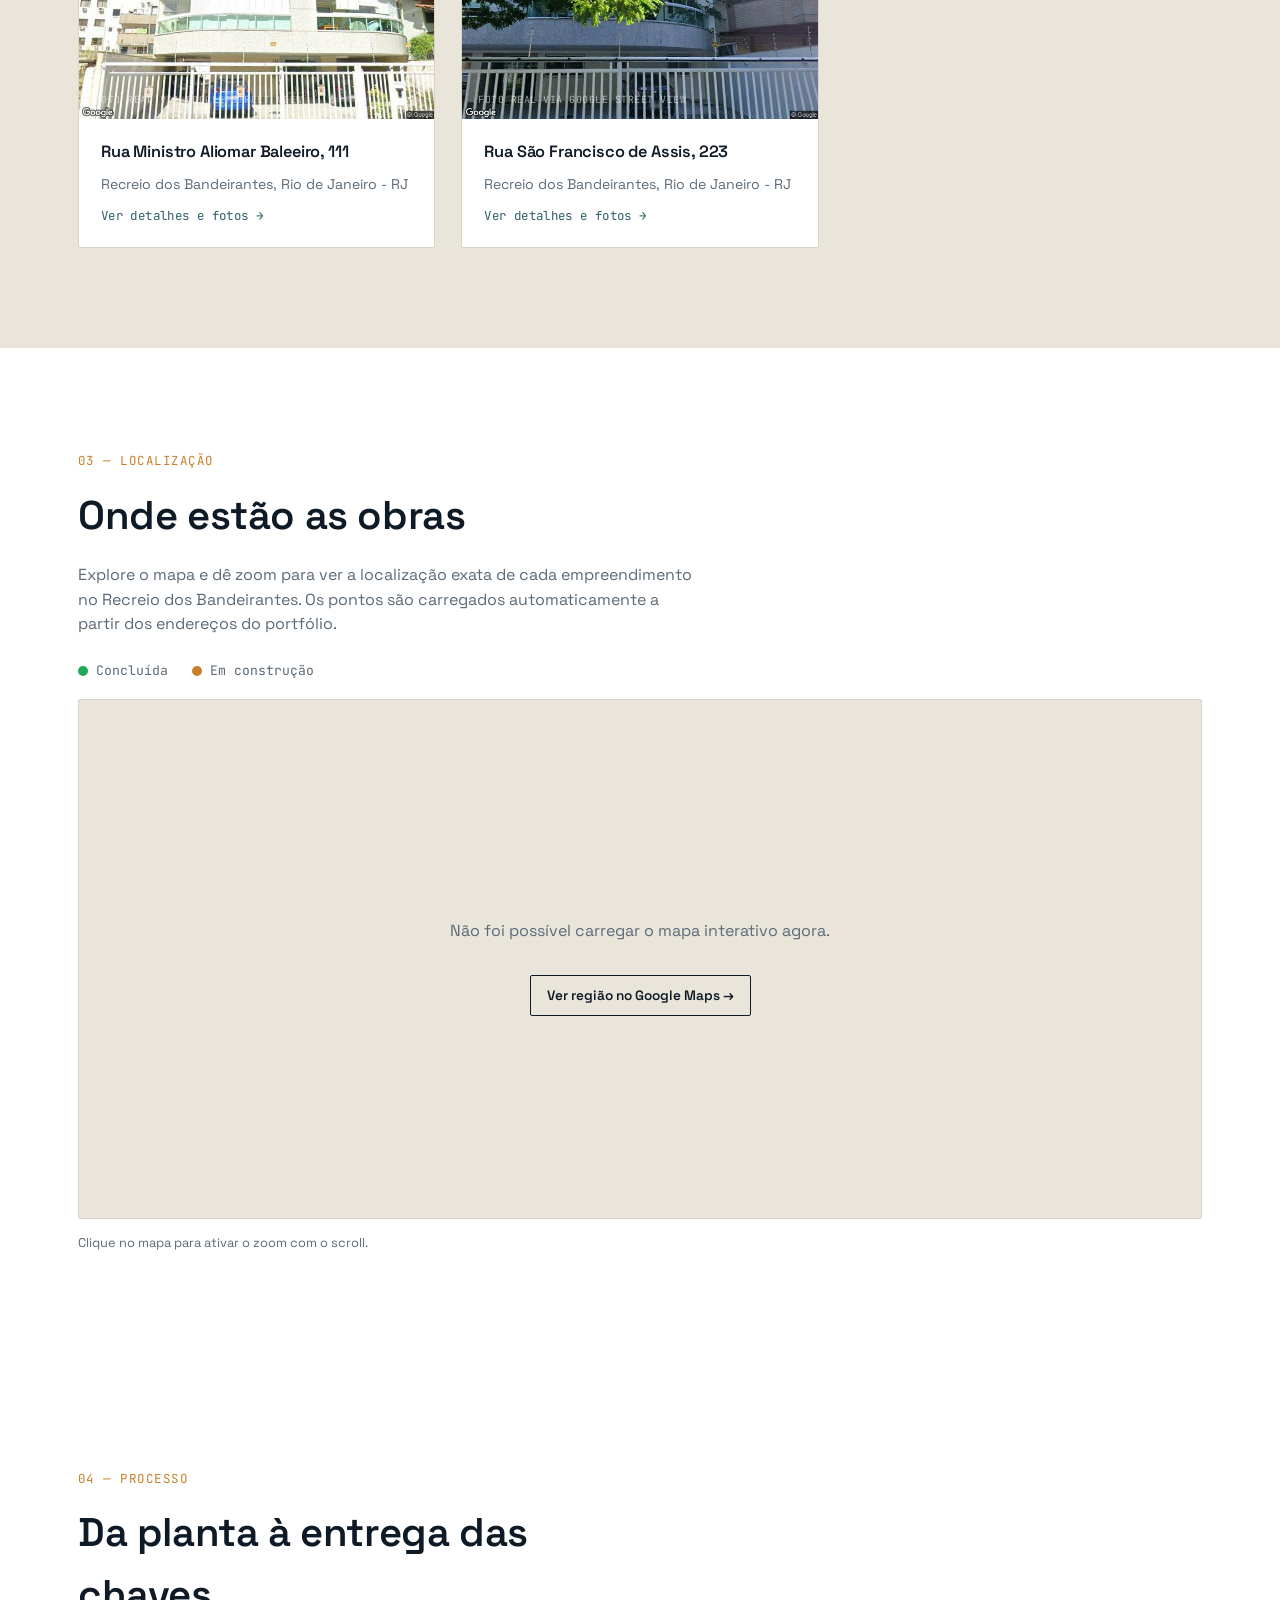
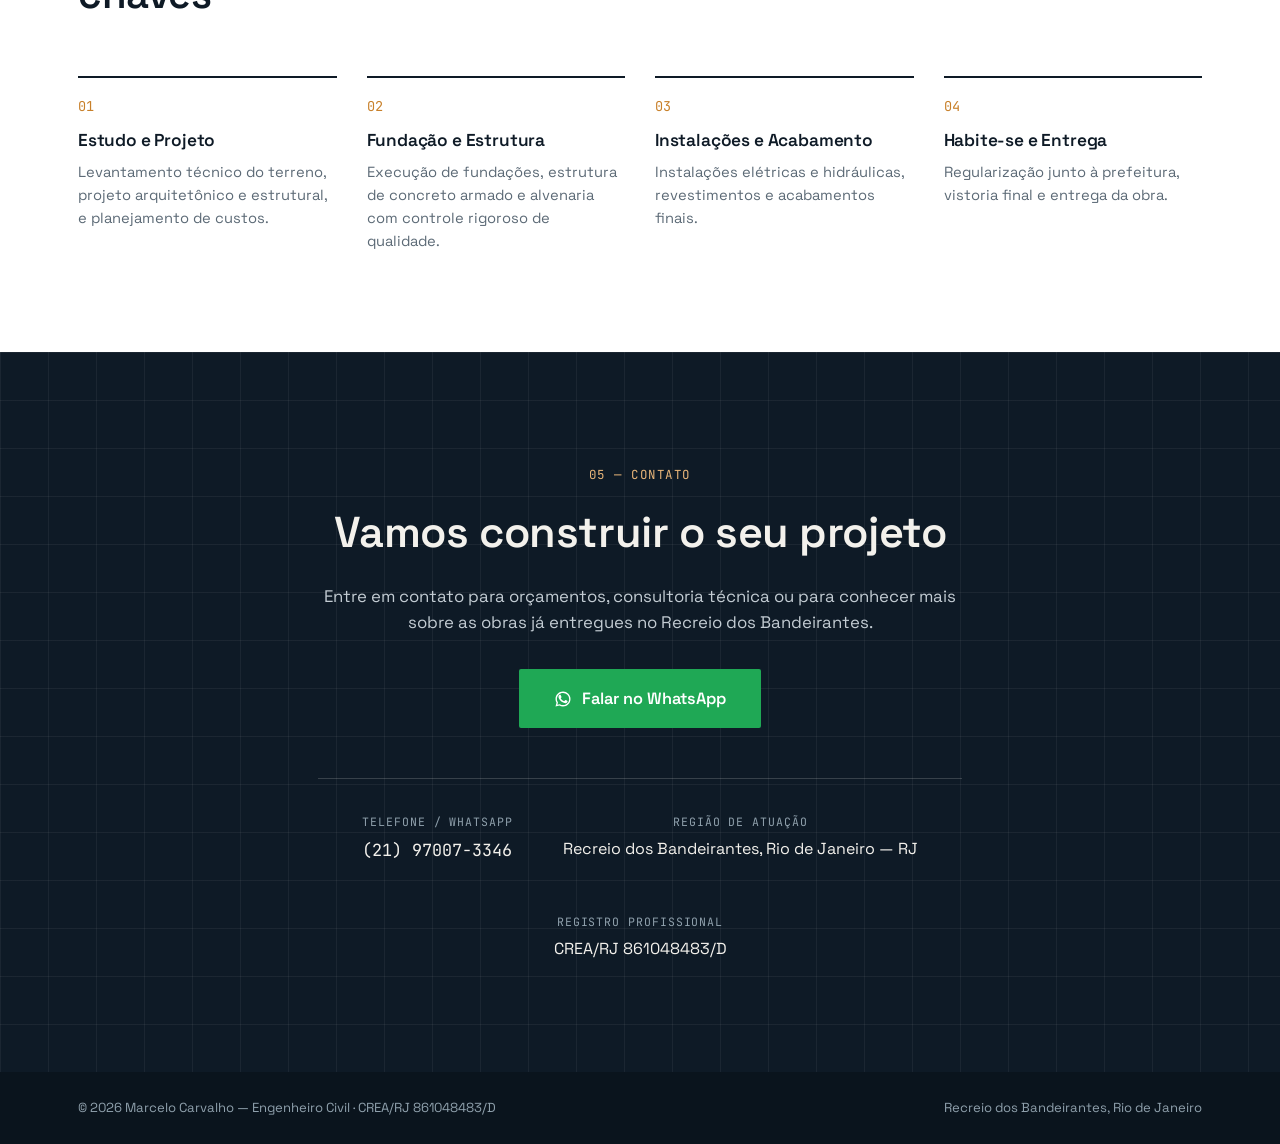
==== commit 652e845b: "Replace logo mark with custom MARCA artwork Swaps the placeholder "MC" text badge for the provided i" ====
--- a/index.html
+++ b/index.html
@@ -16,7 +16,7 @@
 <header class="site-header" id="topo">
   <div class="container header-inner">
     <a href="#topo" class="logo">
-      <span class="logo-mark">MC</span>
+      <img class="logo-mark" src="assets/img/brand/logo-mark.png" alt="MARCA">
       <span class="logo-text">MARCA<sup class="logo-trademark">&trade;</sup><small>Engenheiro Civil<span class="logo-crea"> · CREA/RJ 861048483/D</span></small></span>
     </a>
     <nav class="nav" id="nav">
--- a/assets/css/style.css
+++ b/assets/css/style.css
@@ -126,17 +126,10 @@
   margin-right: auto;
 }
 .logo-mark {
-  font-family: var(--font-mono);
-  font-weight: 500;
-  font-size: 0.9rem;
-  width: 38px;
-  height: 38px;
-  display: flex;
-  align-items: center;
-  justify-content: center;
-  border: 1px solid var(--navy);
-  color: var(--navy);
-  border-radius: var(--radius);
+  width: 40px;
+  height: 40px;
+  object-fit: contain;
+  flex-shrink: 0;
 }
 .logo-text {
   display: flex;
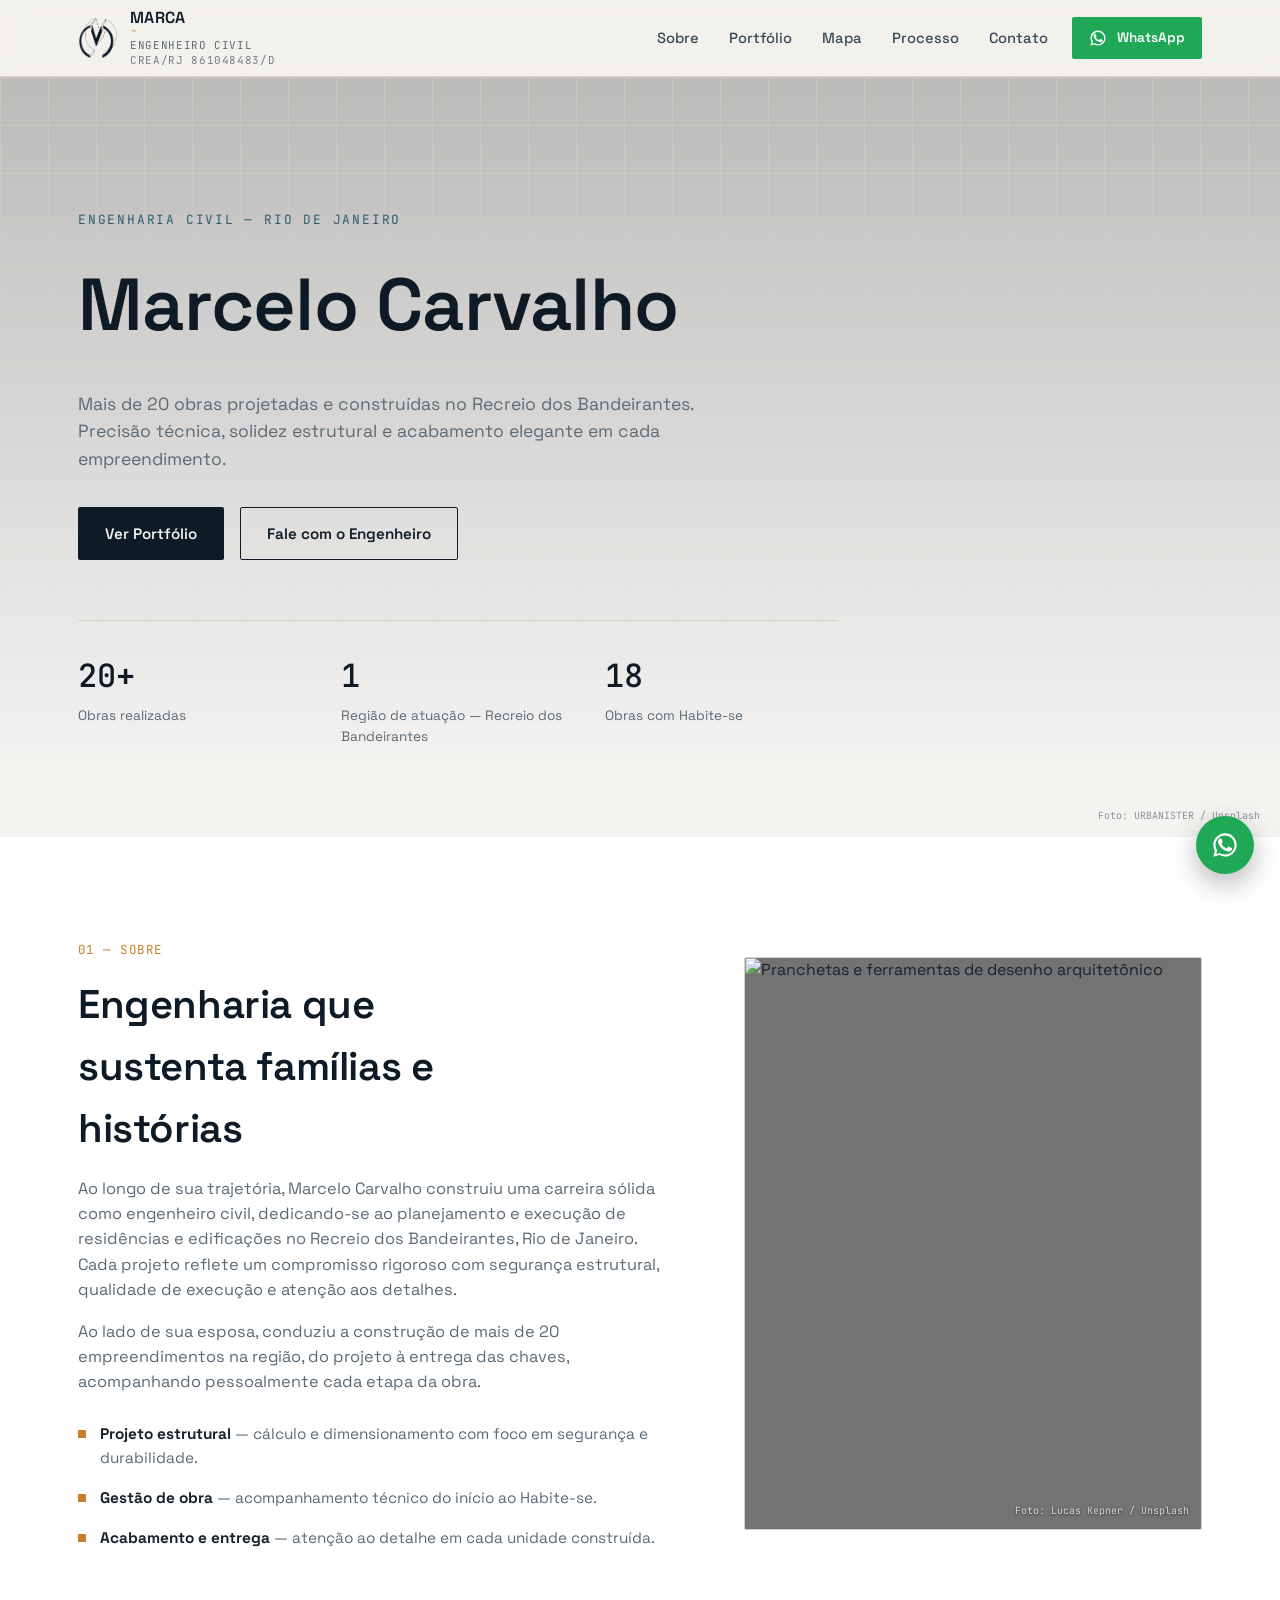
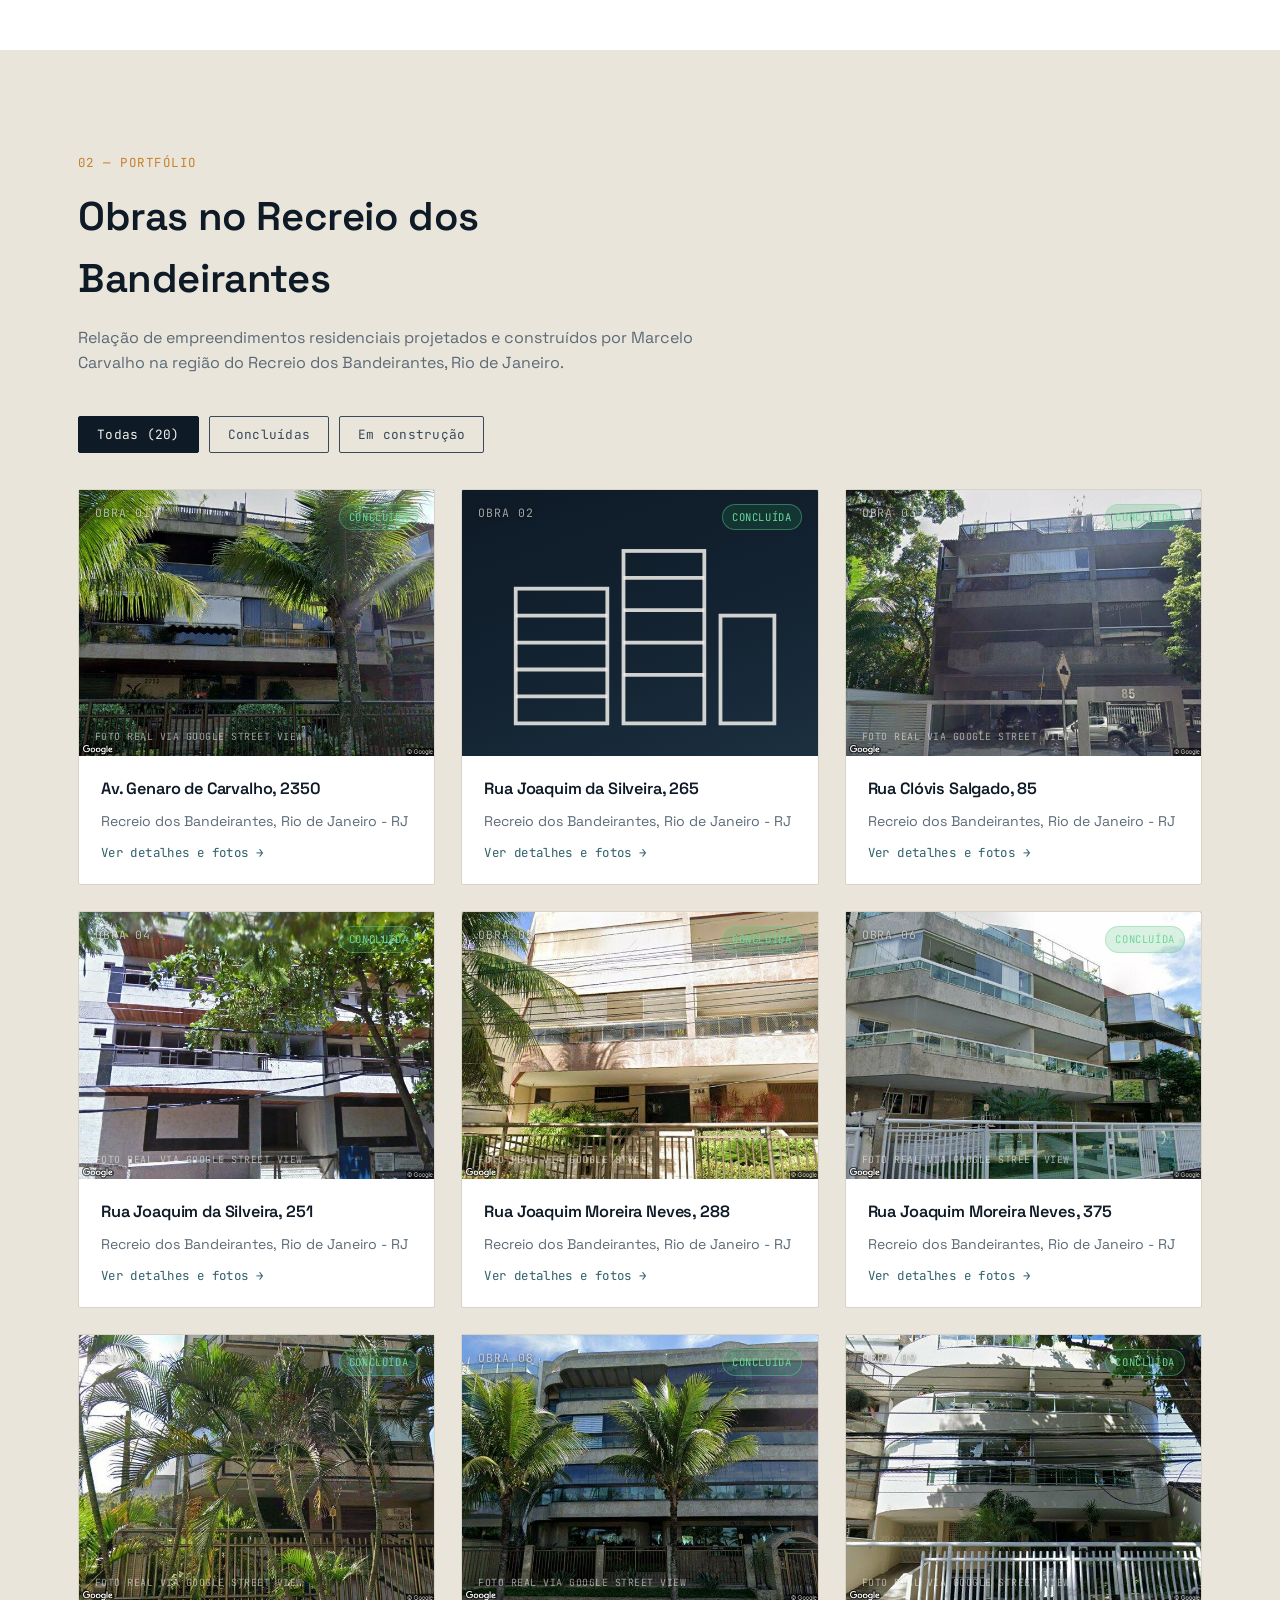
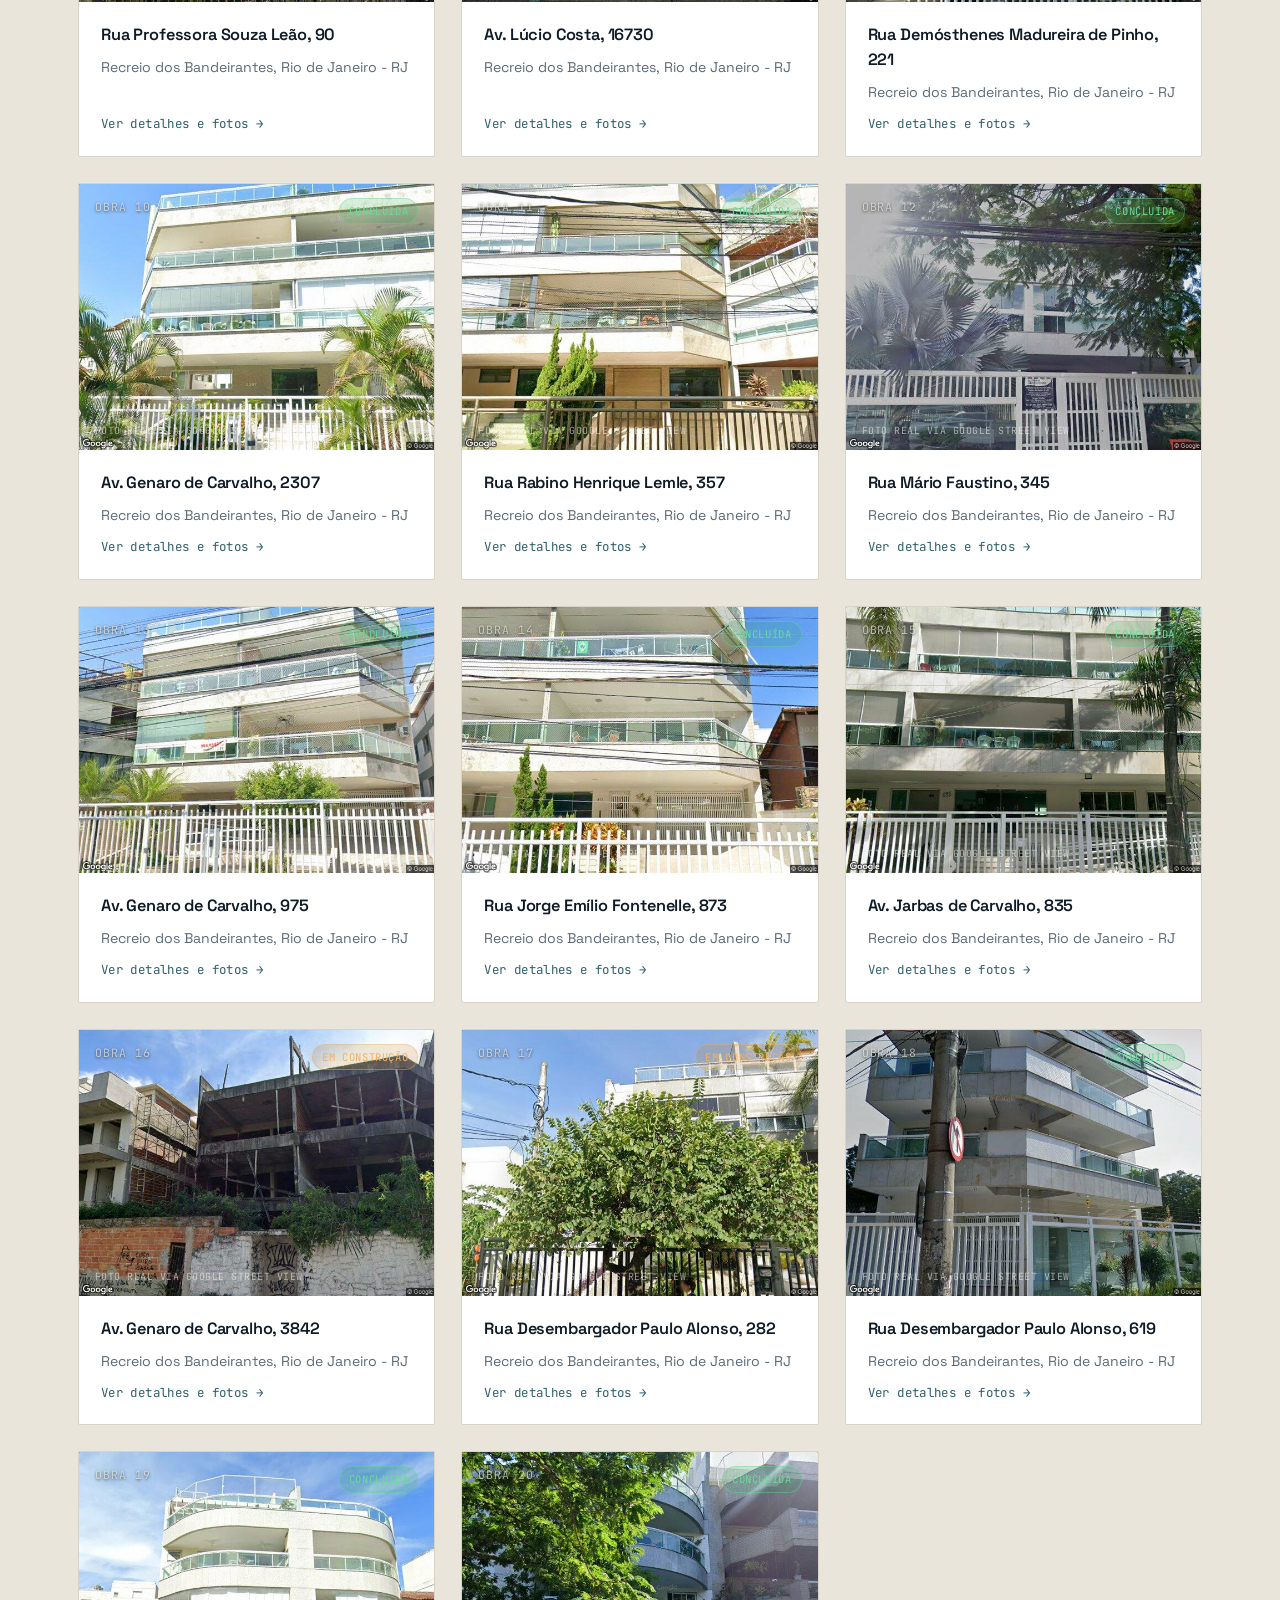
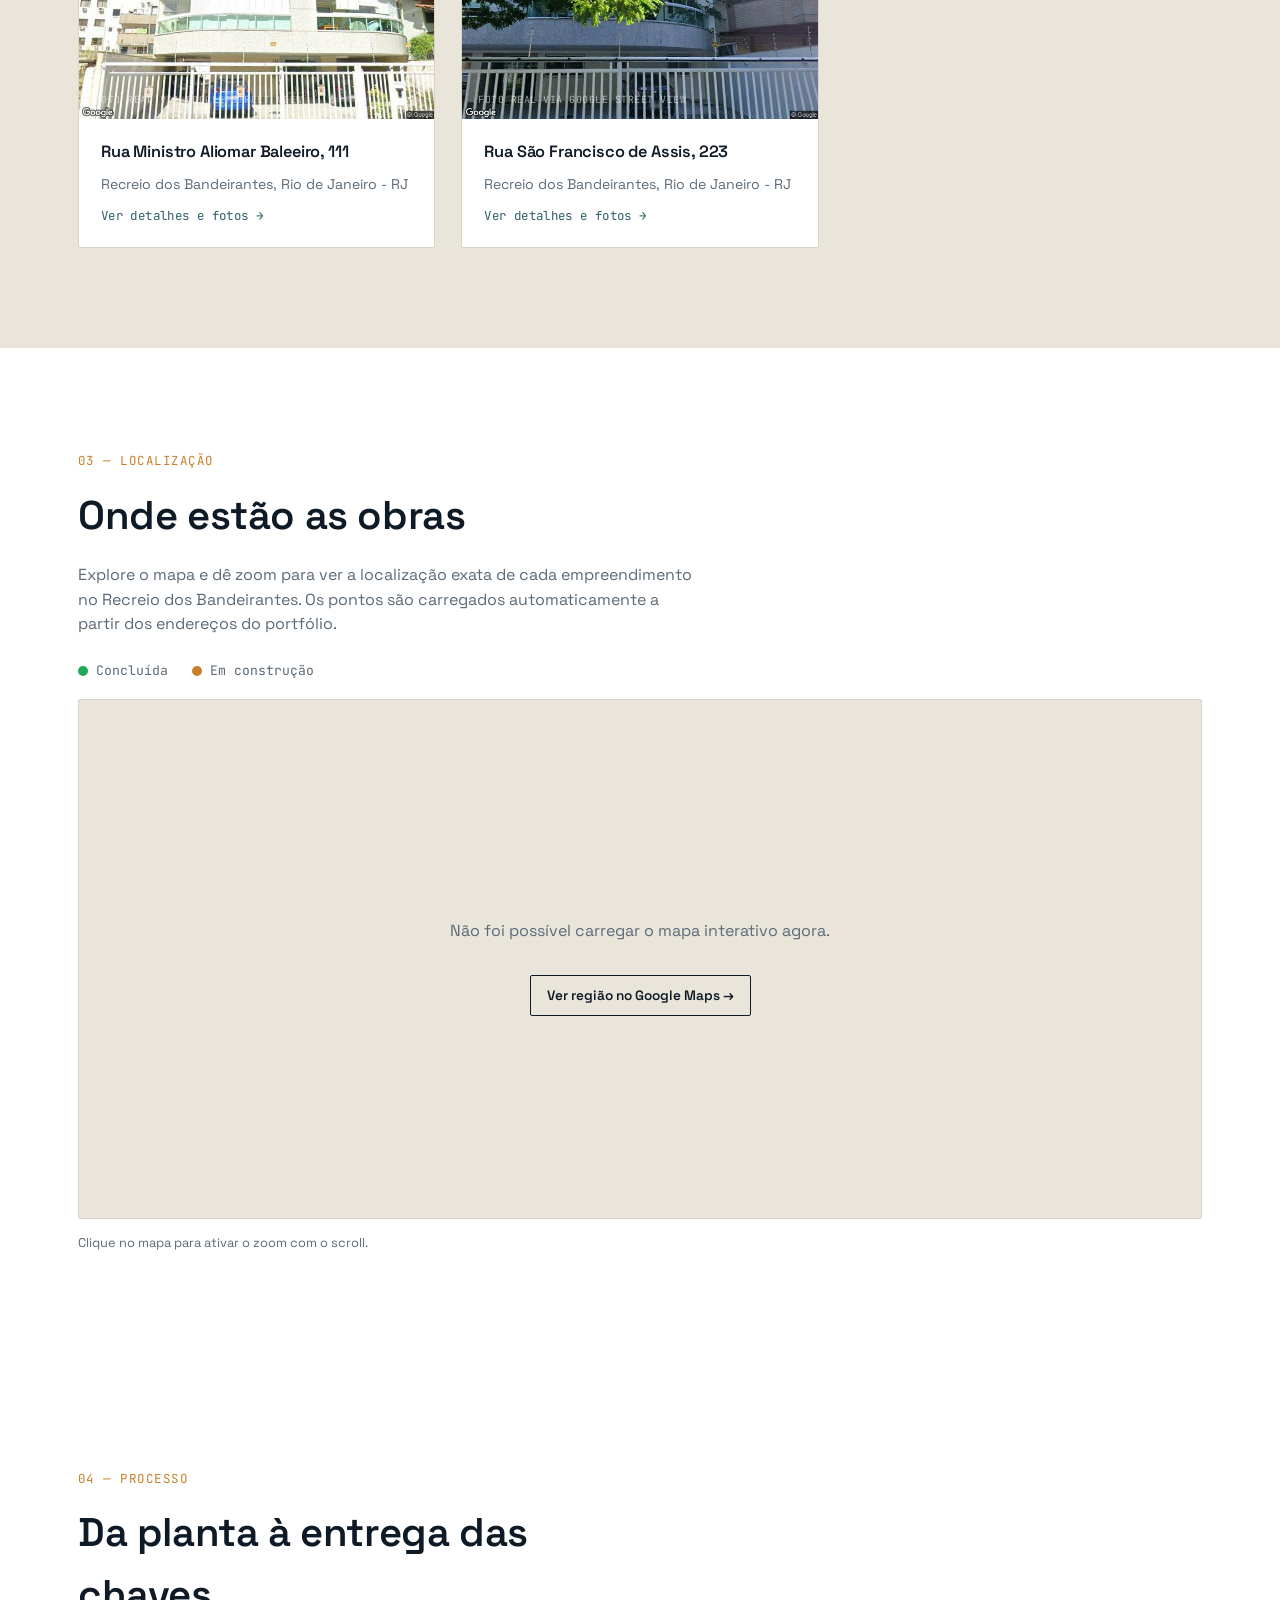
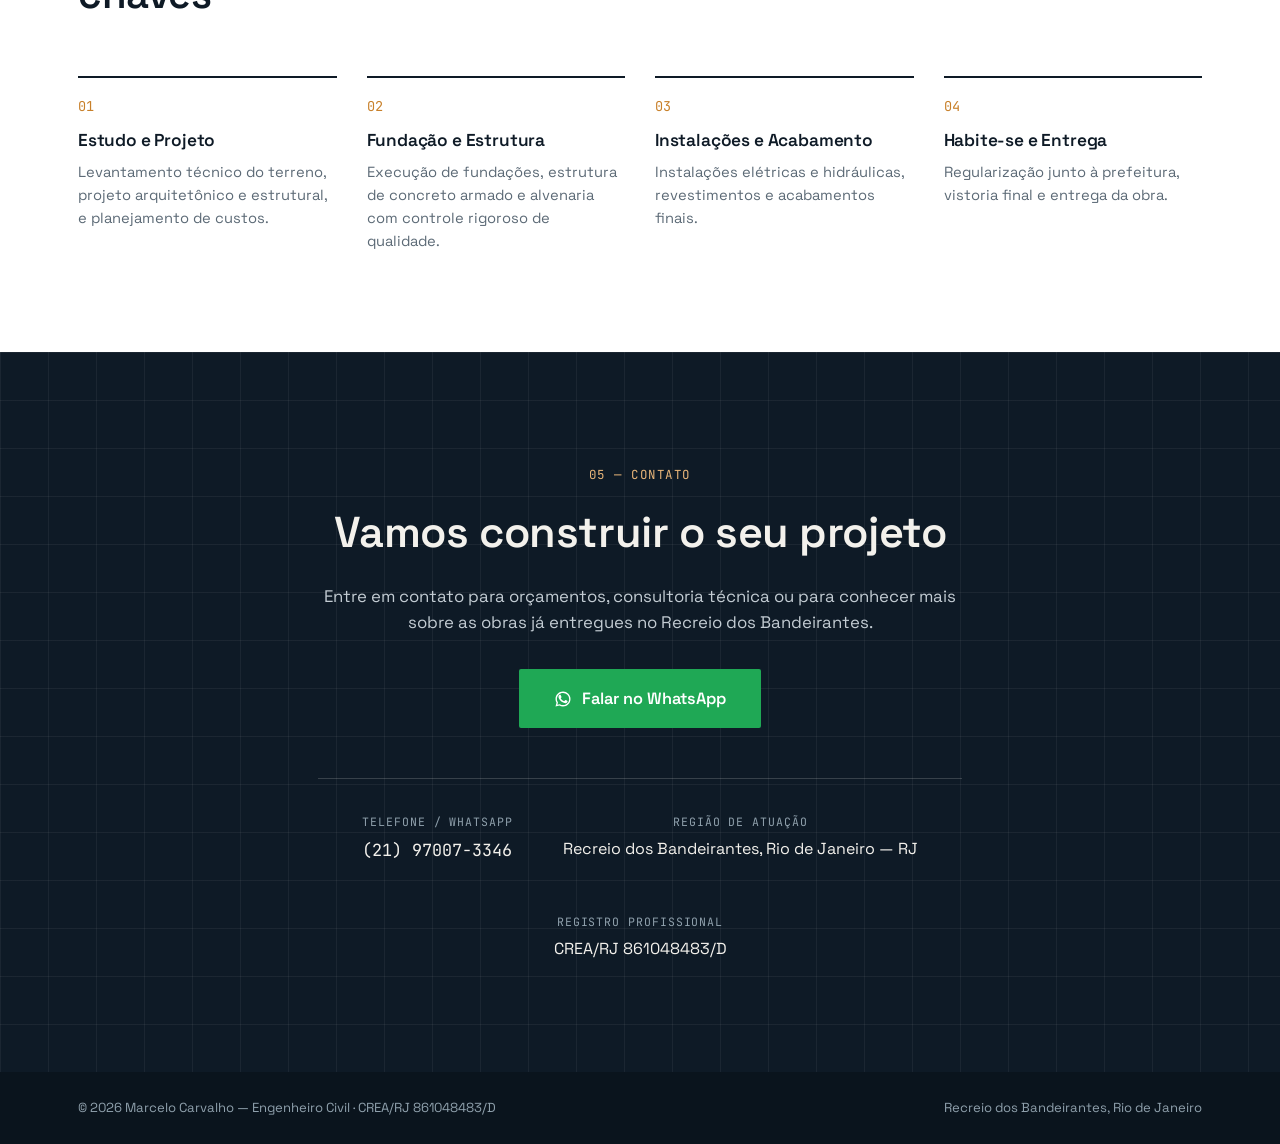
==== commit b8f0be7f: "Split header subtitle into 3 lines: MARCA / Engenheiro Civil / CREA Previously "Engenheiro Civil" an" ====
--- a/index.html
+++ b/index.html
@@ -17,7 +17,7 @@
   <div class="container header-inner">
     <a href="#topo" class="logo">
       <img class="logo-mark" src="assets/img/brand/logo-mark.png" alt="MARCA">
-      <span class="logo-text">MARCA<sup class="logo-trademark">&trade;</sup><small>Engenheiro Civil<span class="logo-crea"> · CREA/RJ 861048483/D</span></small></span>
+      <span class="logo-text">MARCA<sup class="logo-trademark">&trade;</sup><small class="logo-role">Engenheiro Civil</small><small class="logo-crea">CREA/RJ 861048483/D</small></span>
     </a>
     <nav class="nav" id="nav">
       <a href="#sobre">Sobre</a>
--- a/assets/css/style.css
+++ b/assets/css/style.css
@@ -154,9 +154,11 @@
   text-transform: uppercase;
   color: var(--text-muted);
   white-space: nowrap;
-}
-@media (max-width: 900px) {
-  .logo-crea { display: none; }
+  line-height: 1.35;
+}
+.logo-crea {
+  font-size: 0.6rem;
+  opacity: 0.85;
 }
 
 .nav { display: flex; gap: 30px; }
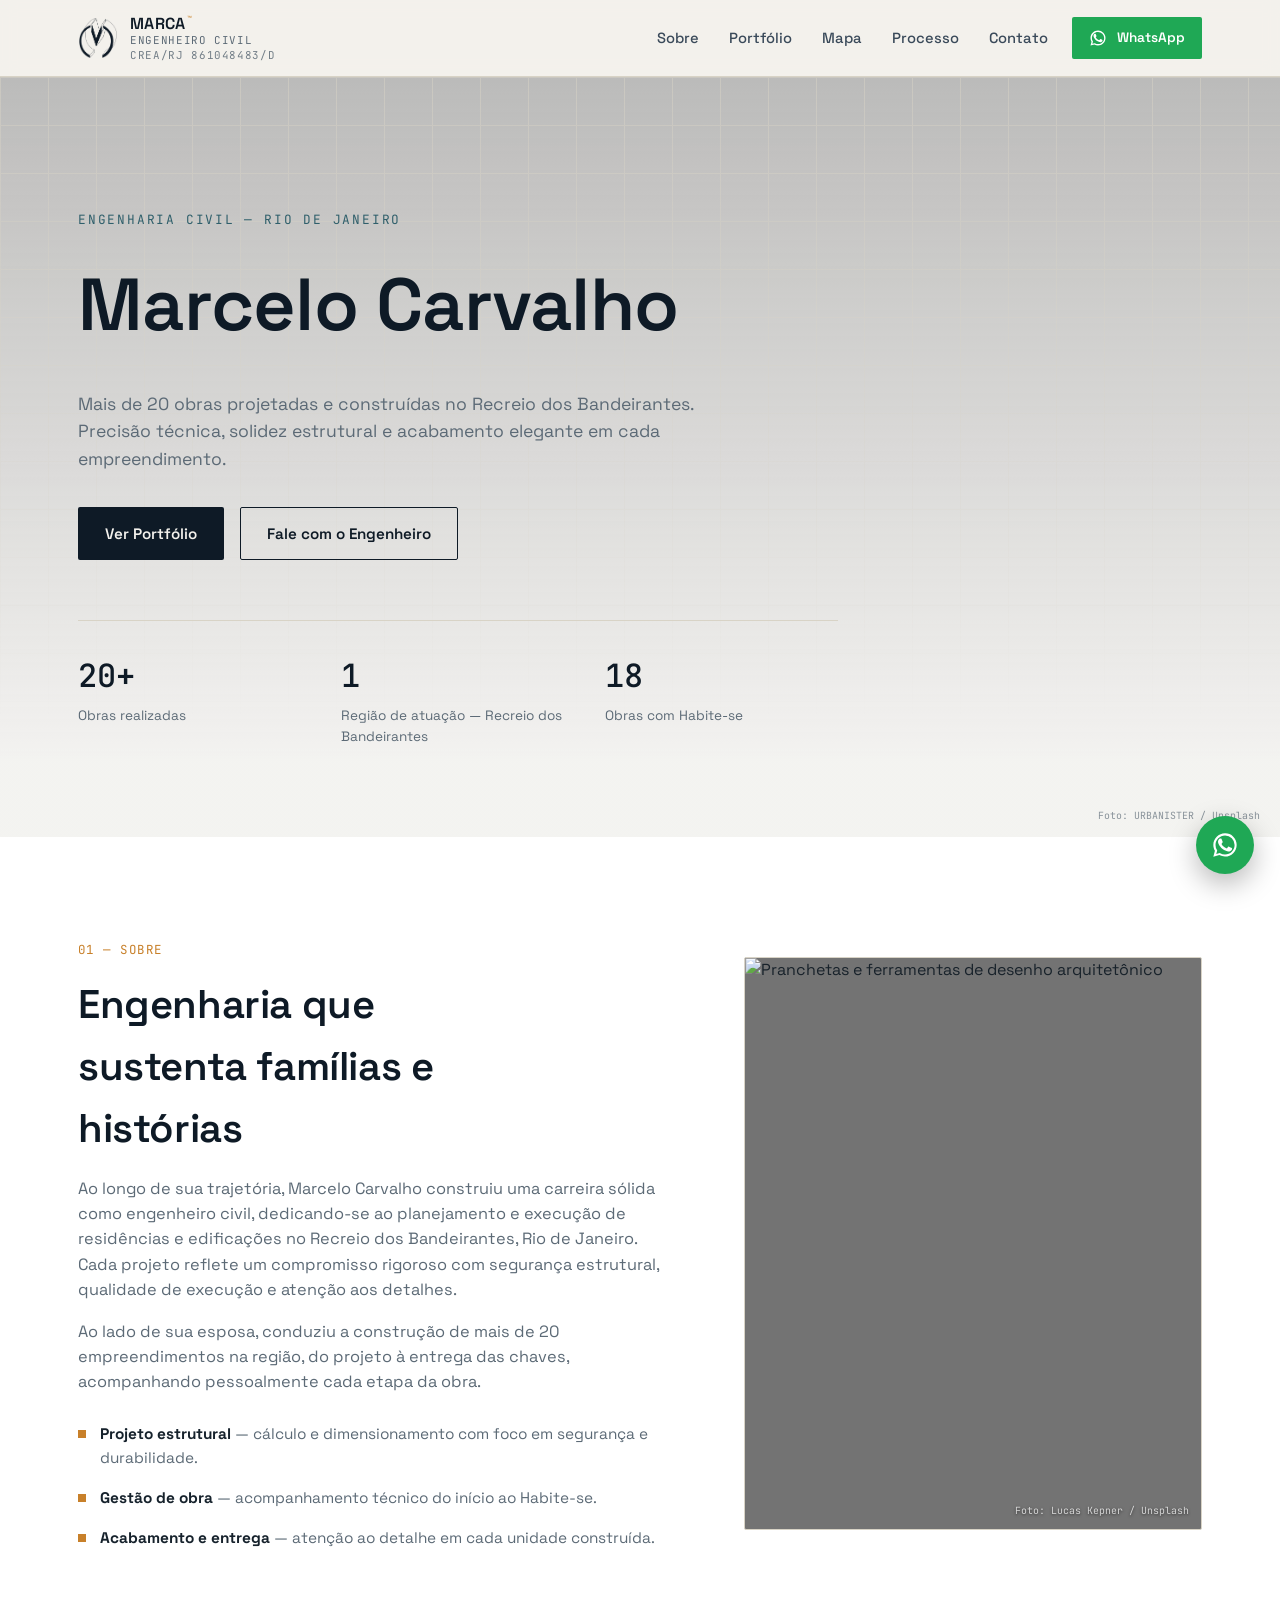
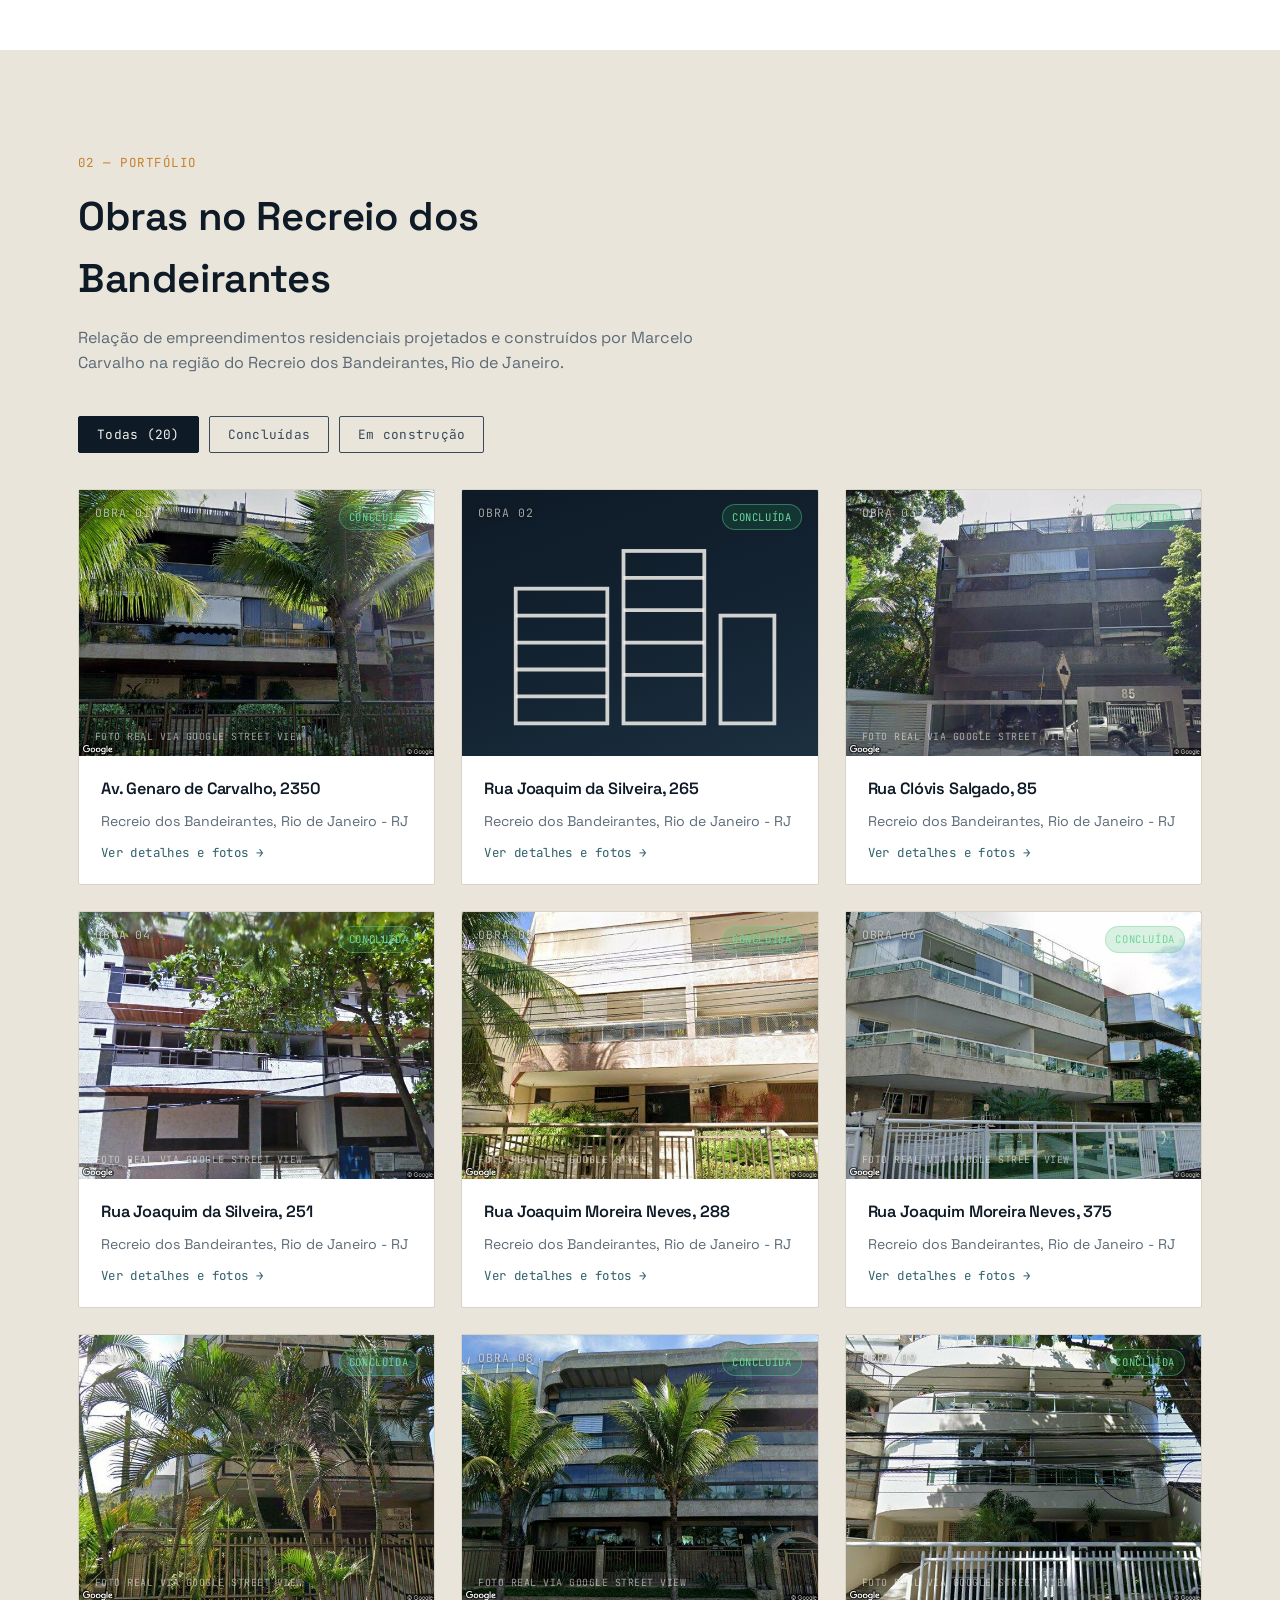
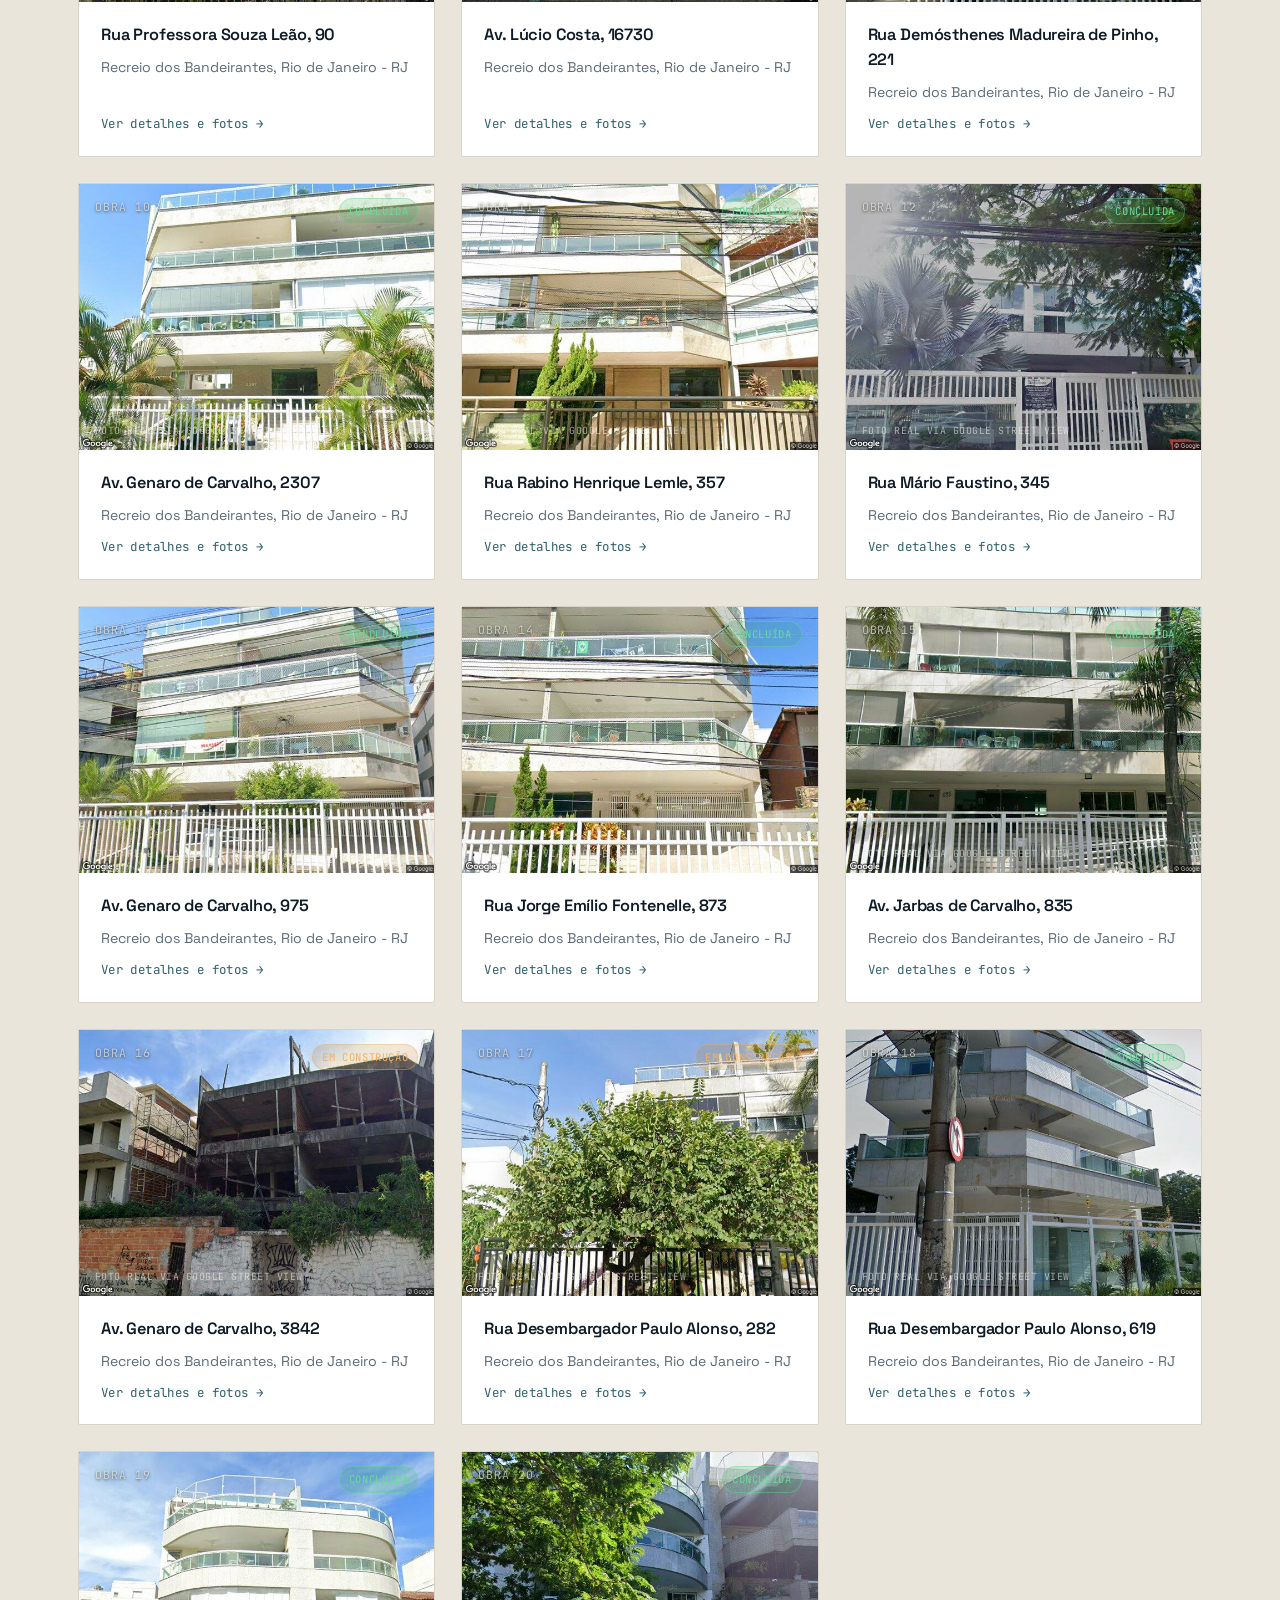
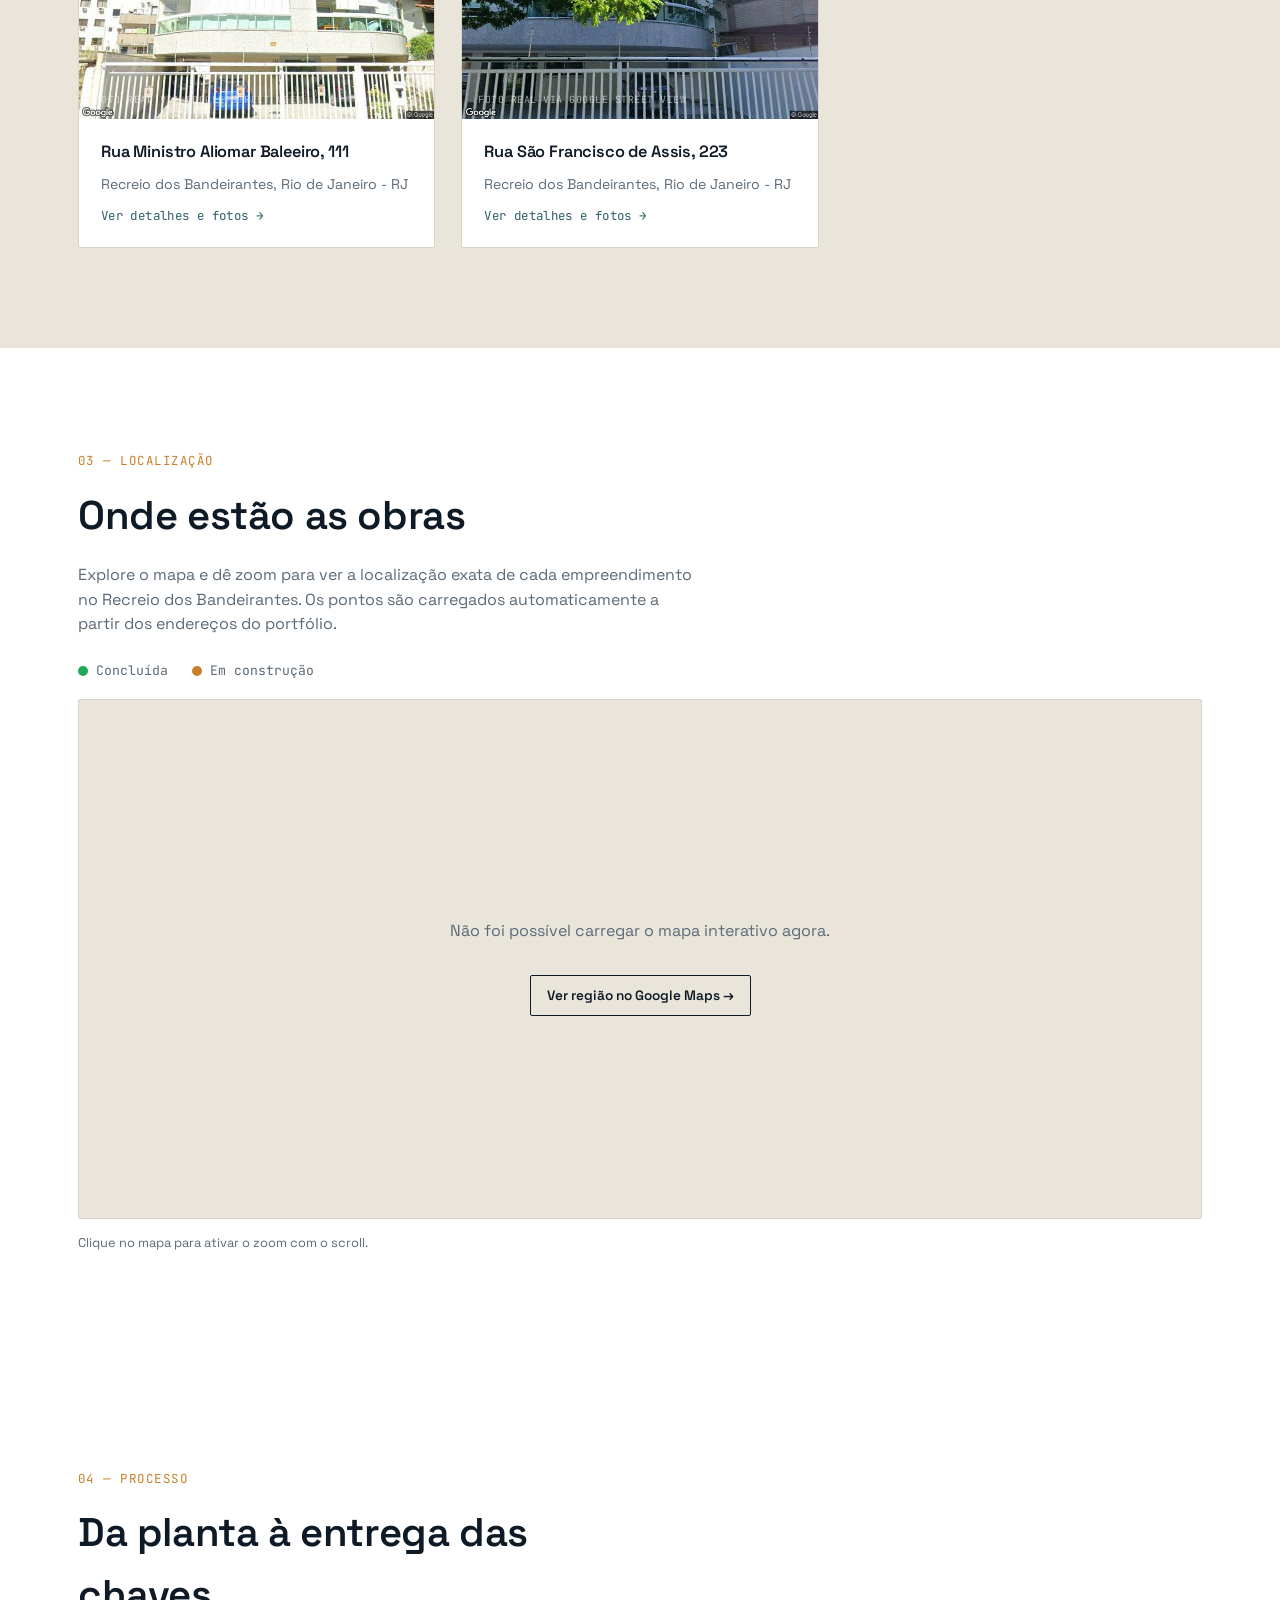
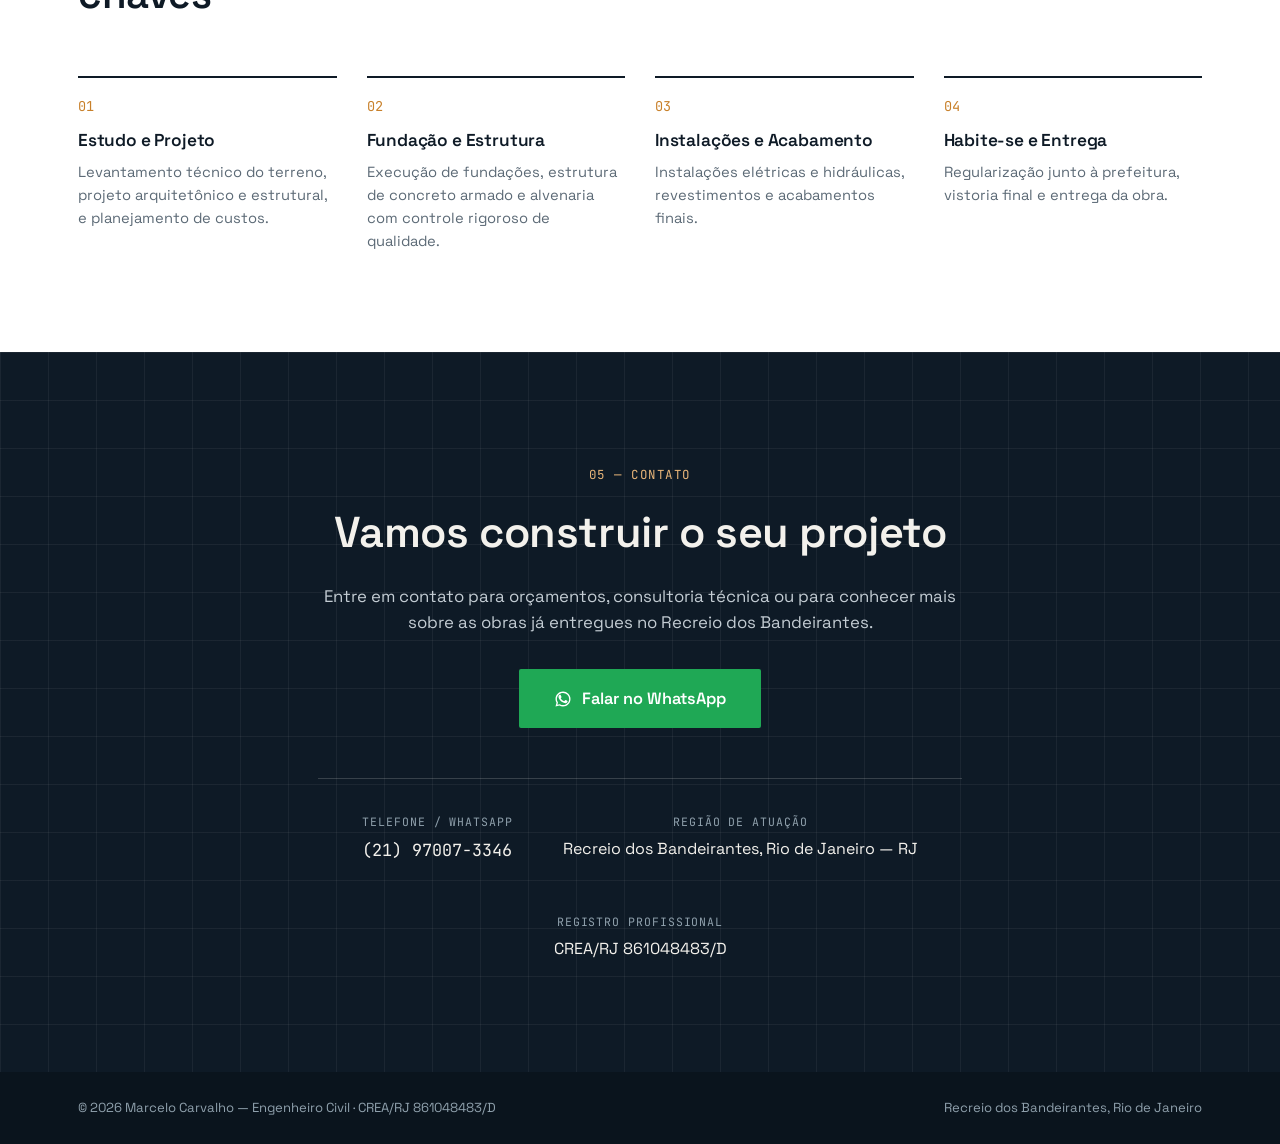
==== commit 2cf67e80: "Fix TM mark placement: superscript on the A, not its own line Wrapping "MARCA" and the trademark <su" ====
--- a/index.html
+++ b/index.html
@@ -17,7 +17,11 @@
   <div class="container header-inner">
     <a href="#topo" class="logo">
       <img class="logo-mark" src="assets/img/brand/logo-mark.png" alt="MARCA">
-      <span class="logo-text">MARCA<sup class="logo-trademark">&trade;</sup><small class="logo-role">Engenheiro Civil</small><small class="logo-crea">CREA/RJ 861048483/D</small></span>
+      <span class="logo-text">
+        <span class="logo-name">MARCA<sup class="logo-trademark">&trade;</sup></span>
+        <small class="logo-role">Engenheiro Civil</small>
+        <small class="logo-crea">CREA/RJ 861048483/D</small>
+      </span>
     </a>
     <nav class="nav" id="nav">
       <a href="#sobre">Sobre</a>
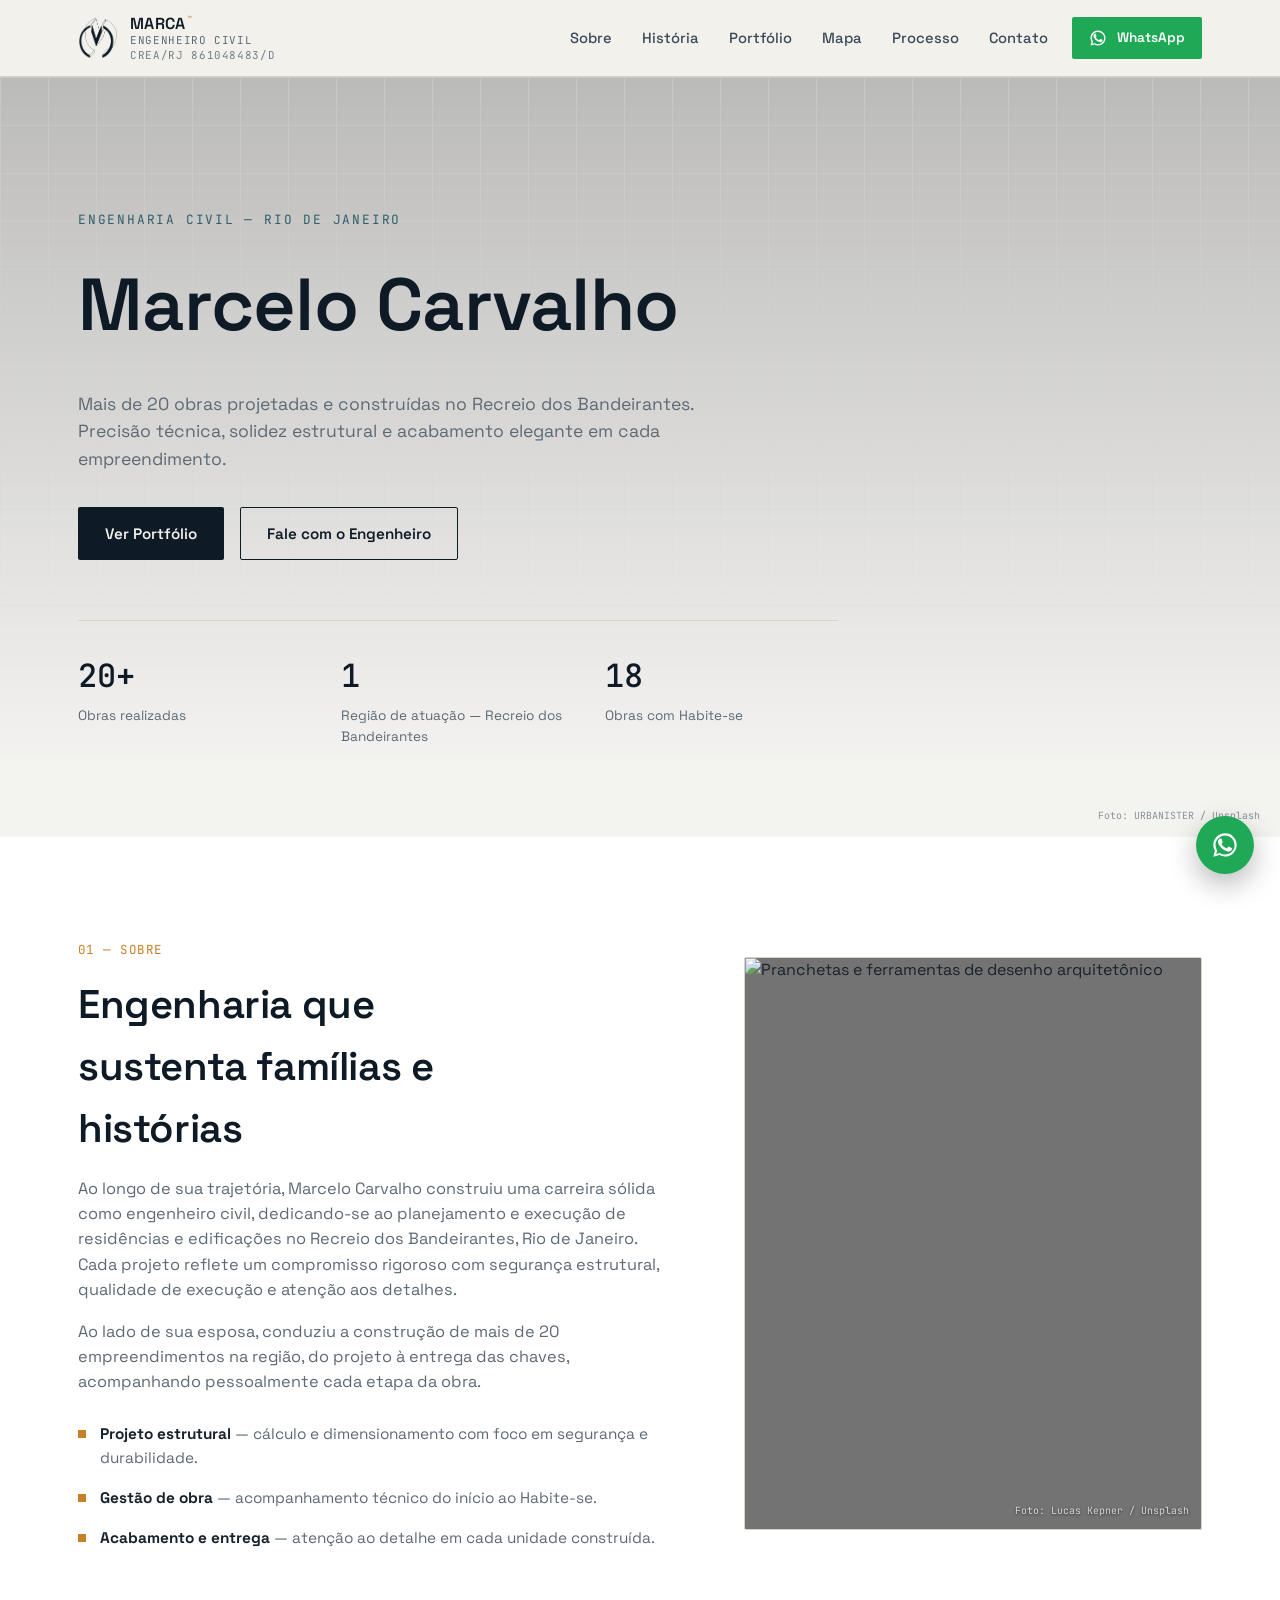
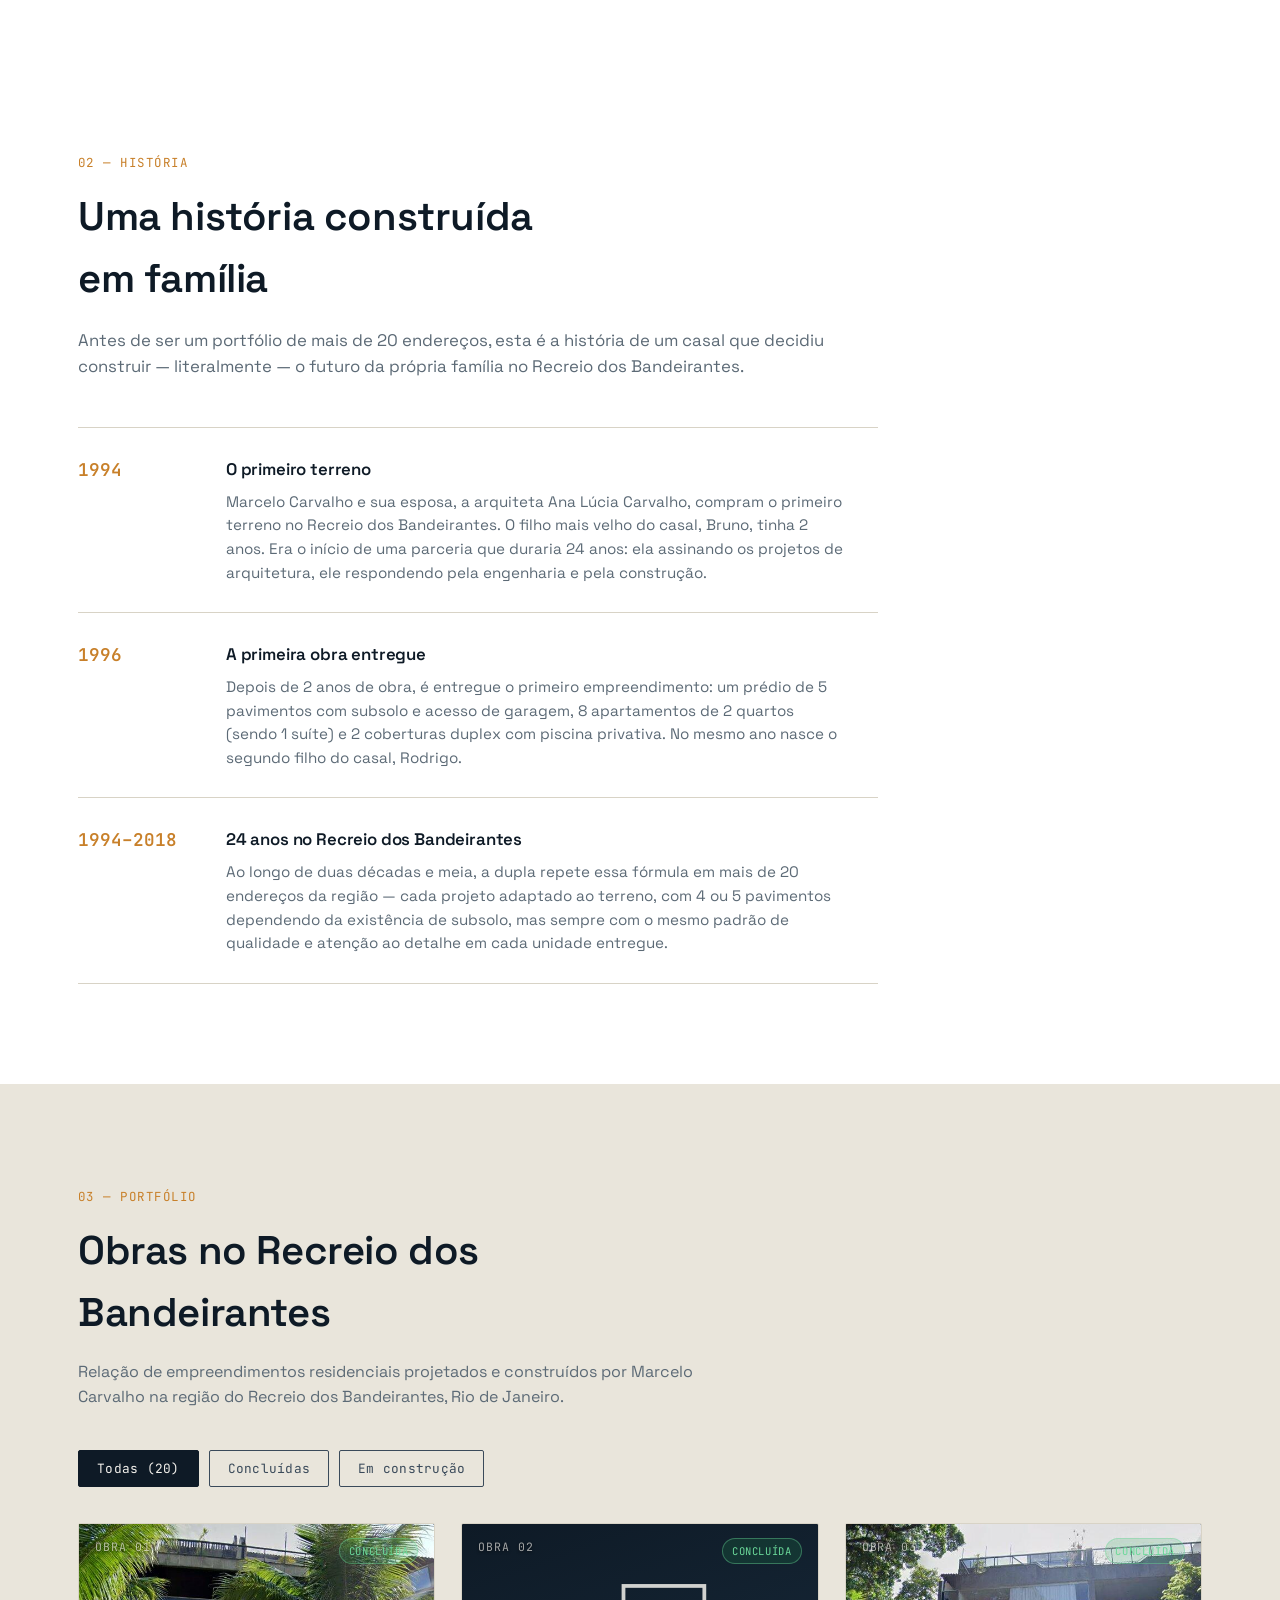
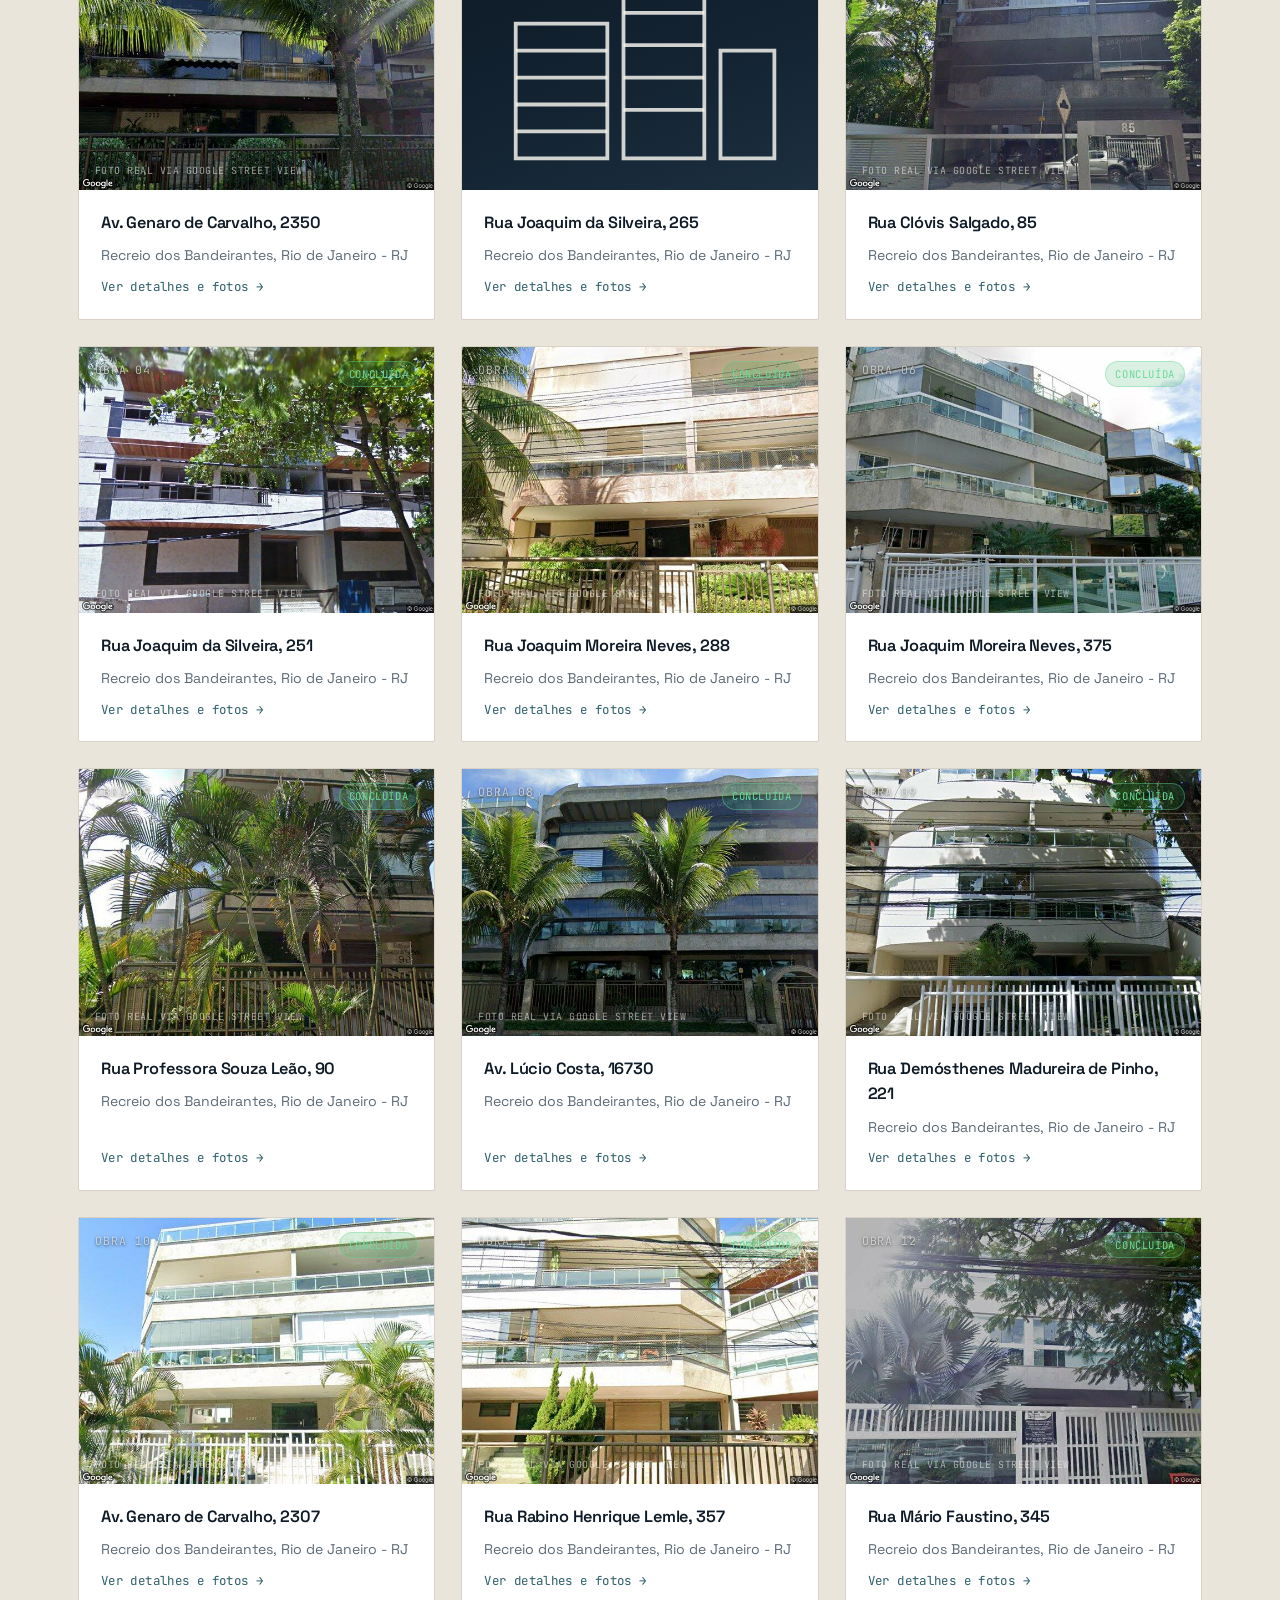
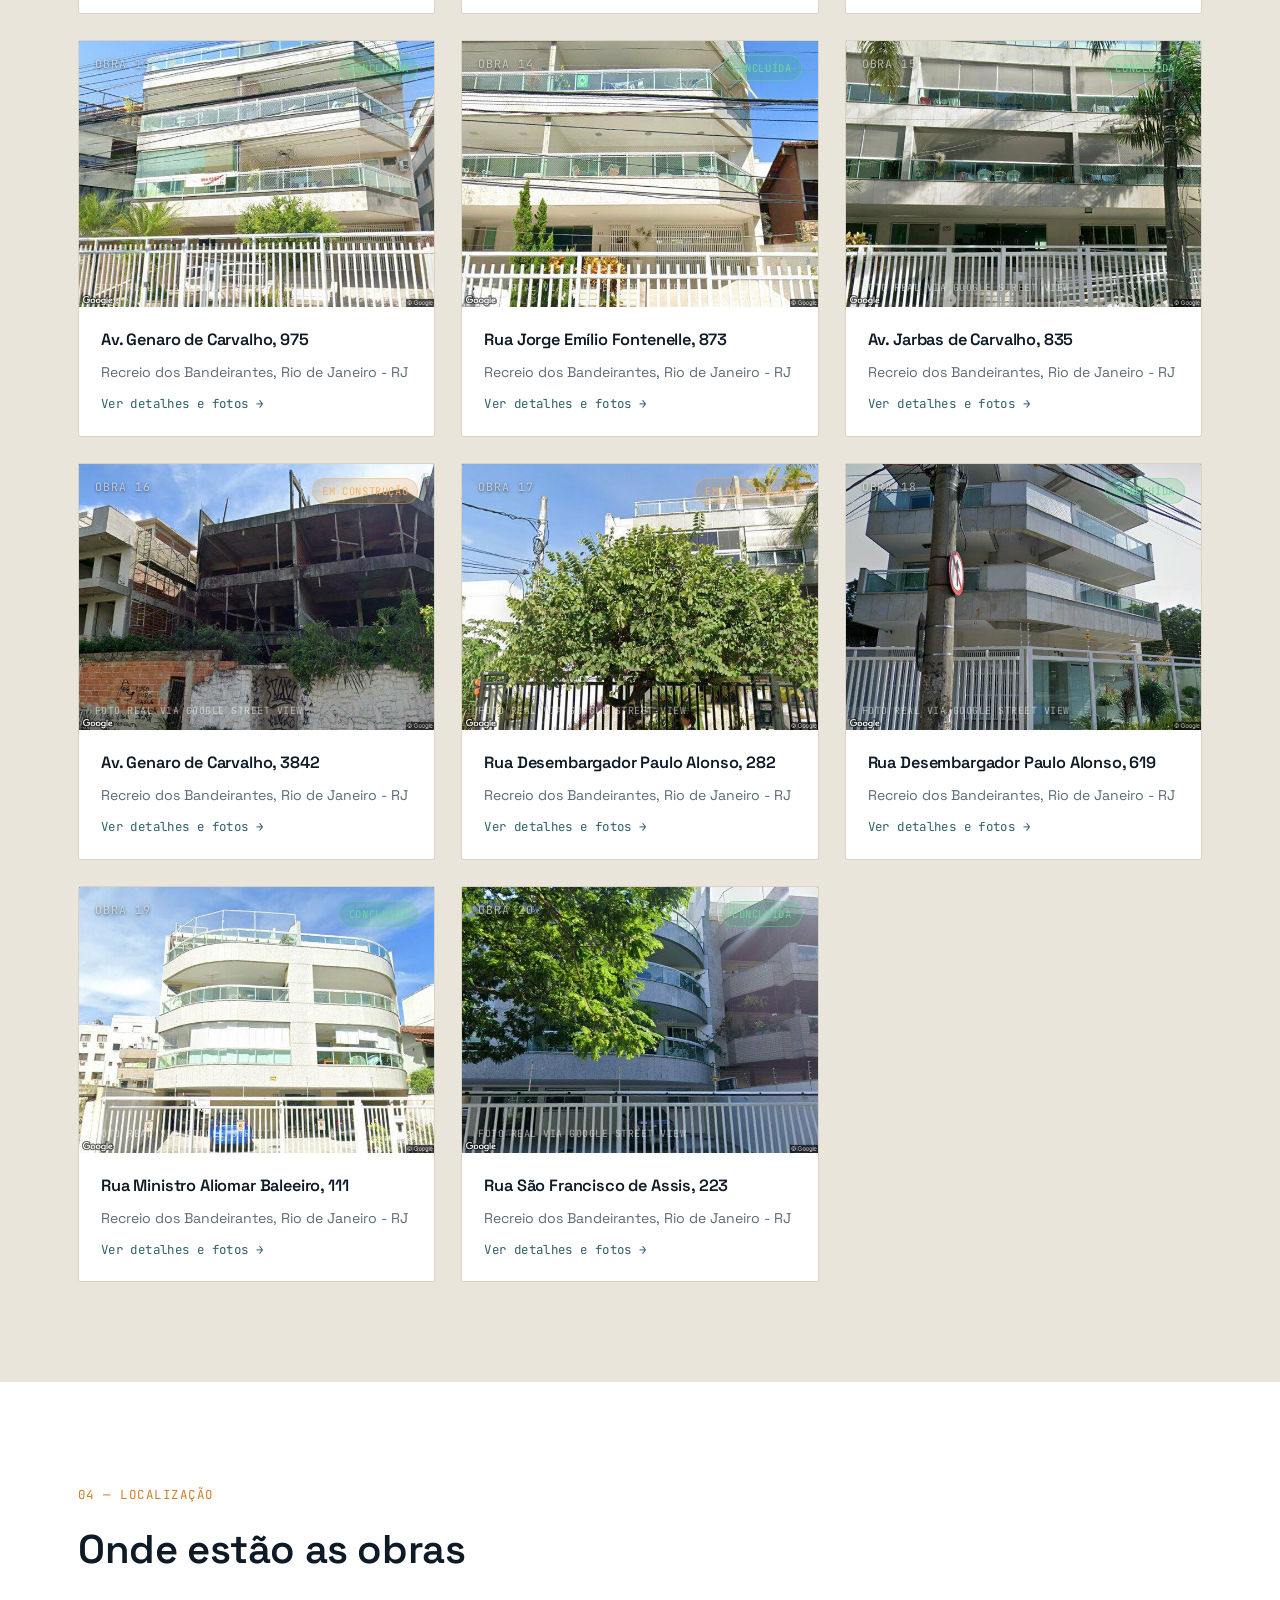
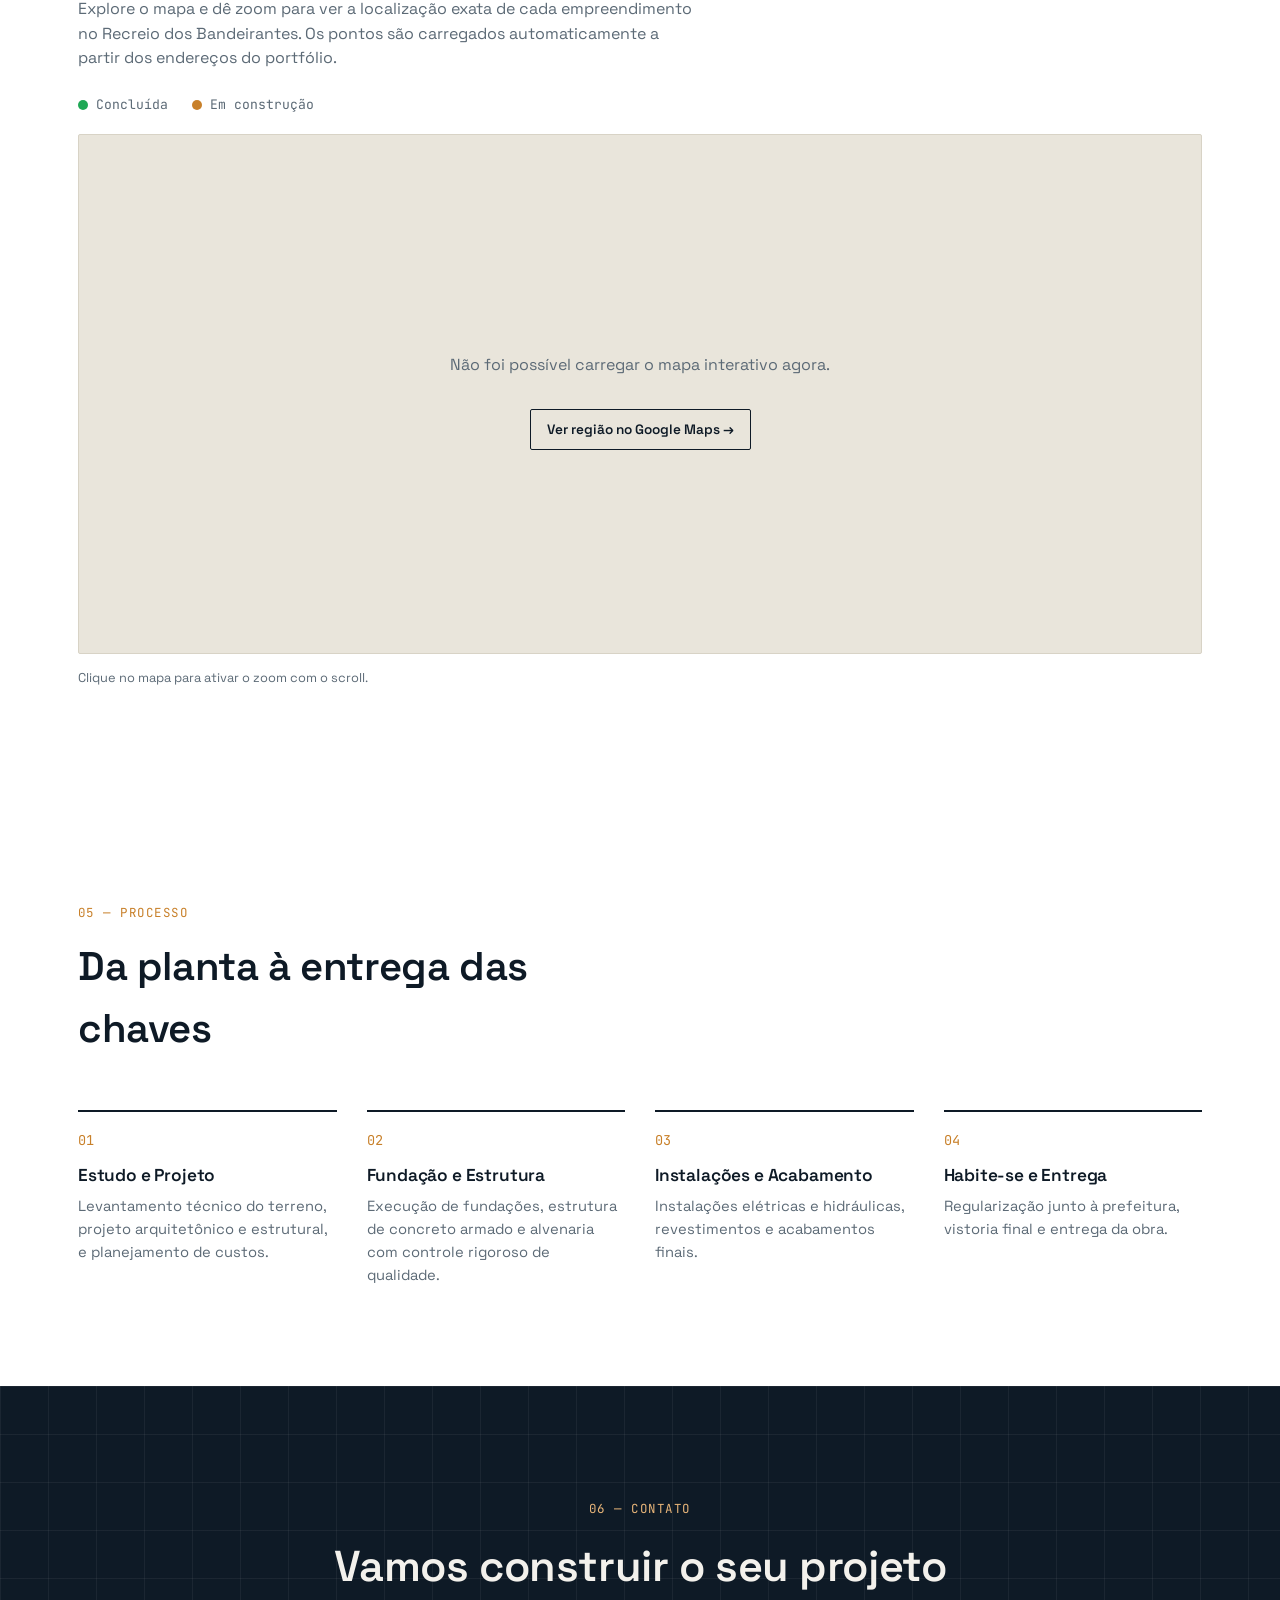
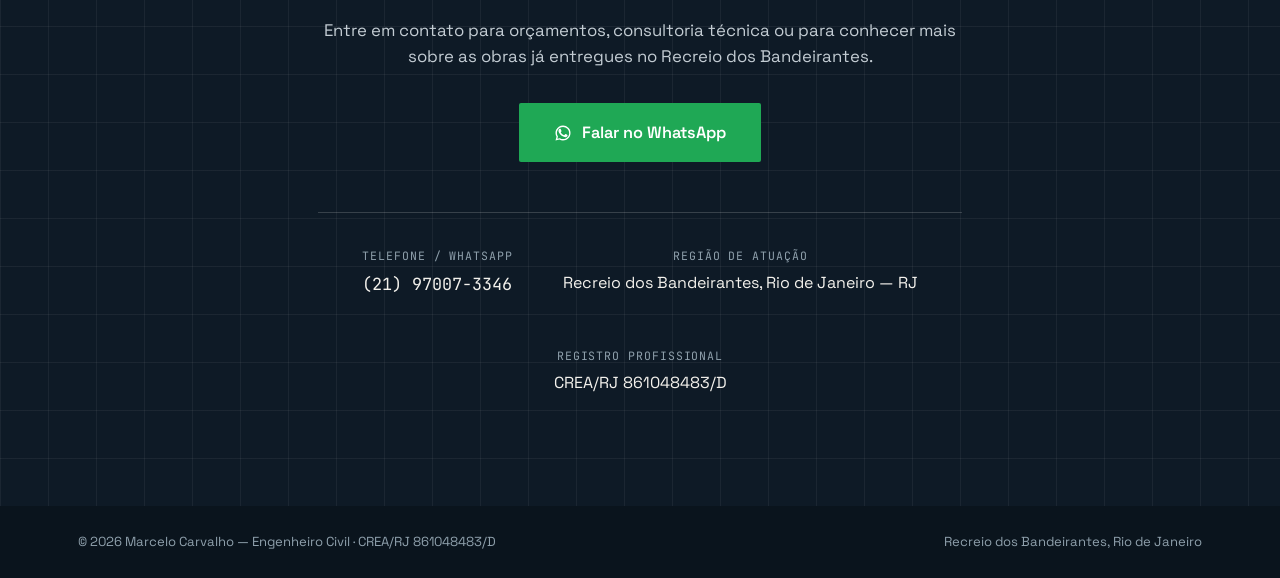
==== commit 1a77324c: "Add company history section and a per-obra technical spec template Turns the family history Marcelo " ====
--- a/index.html
+++ b/index.html
@@ -25,6 +25,7 @@
     </a>
     <nav class="nav" id="nav">
       <a href="#sobre">Sobre</a>
+      <a href="#historia">História</a>
       <a href="#portfolio">Portfólio</a>
       <a href="#mapa">Mapa</a>
       <a href="#processo">Processo</a>
@@ -84,10 +85,45 @@
     </div>
   </section>
 
+  <!-- HISTÓRIA -->
+  <section class="historia" id="historia">
+    <div class="container">
+      <span class="section-tag">02 — História</span>
+      <h2>Uma história construída em família</h2>
+      <p class="historia-intro">Antes de ser um portfólio de mais de 20 endereços, esta é a história de um casal que decidiu construir — literalmente — o futuro da própria família no Recreio dos Bandeirantes.</p>
+
+      <div class="historia-grid">
+        <ol class="timeline">
+          <li class="timeline-item">
+            <span class="timeline-year">1994</span>
+            <div class="timeline-body">
+              <h3>O primeiro terreno</h3>
+              <p>Marcelo Carvalho e sua esposa, a arquiteta Ana Lúcia Carvalho, compram o primeiro terreno no Recreio dos Bandeirantes. O filho mais velho do casal, Bruno, tinha 2 anos. Era o início de uma parceria que duraria 24 anos: ela assinando os projetos de arquitetura, ele respondendo pela engenharia e pela construção.</p>
+            </div>
+          </li>
+          <li class="timeline-item">
+            <span class="timeline-year">1996</span>
+            <div class="timeline-body">
+              <h3>A primeira obra entregue</h3>
+              <p>Depois de 2 anos de obra, é entregue o primeiro empreendimento: um prédio de 5 pavimentos com subsolo e acesso de garagem, 8 apartamentos de 2 quartos (sendo 1 suíte) e 2 coberturas duplex com piscina privativa. No mesmo ano nasce o segundo filho do casal, Rodrigo.</p>
+            </div>
+          </li>
+          <li class="timeline-item">
+            <span class="timeline-year">1994–2018</span>
+            <div class="timeline-body">
+              <h3>24 anos no Recreio dos Bandeirantes</h3>
+              <p>Ao longo de duas décadas e meia, a dupla repete essa fórmula em mais de 20 endereços da região — cada projeto adaptado ao terreno, com 4 ou 5 pavimentos dependendo da existência de subsolo, mas sempre com o mesmo padrão de qualidade e atenção ao detalhe em cada unidade entregue.</p>
+            </div>
+          </li>
+        </ol>
+      </div>
+    </div>
+  </section>
+
   <!-- PORTFOLIO -->
   <section class="portfolio" id="portfolio">
     <div class="container">
-      <span class="section-tag">02 — Portfólio</span>
+      <span class="section-tag">03 — Portfólio</span>
       <h2>Obras no Recreio dos Bandeirantes</h2>
       <p class="portfolio-intro">Relação de empreendimentos residenciais projetados e construídos por Marcelo Carvalho na região do Recreio dos Bandeirantes, Rio de Janeiro.</p>
 
@@ -104,7 +140,7 @@
   <!-- MAPA -->
   <section class="mapa" id="mapa">
     <div class="container">
-      <span class="section-tag">03 — Localização</span>
+      <span class="section-tag">04 — Localização</span>
       <h2>Onde estão as obras</h2>
       <p class="mapa-intro">Explore o mapa e dê zoom para ver a localização exata de cada empreendimento no Recreio dos Bandeirantes. Os pontos são carregados automaticamente a partir dos endereços do portfólio.</p>
       <div class="mapa-legend">
@@ -120,7 +156,7 @@
   <!-- PROCESSO -->
   <section class="processo" id="processo">
     <div class="container">
-      <span class="section-tag">04 — Processo</span>
+      <span class="section-tag">05 — Processo</span>
       <h2>Da planta à entrega das chaves</h2>
       <div class="processo-grid">
         <div class="processo-item">
@@ -151,7 +187,7 @@
   <section class="contato" id="contato">
     <div class="contato-grid" aria-hidden="true"></div>
     <div class="container contato-inner">
-      <span class="section-tag section-tag-light">05 — Contato</span>
+      <span class="section-tag section-tag-light">06 — Contato</span>
       <h2>Vamos construir o seu projeto</h2>
       <p>Entre em contato para orçamentos, consultoria técnica ou para conhecer mais sobre as obras já entregues no Recreio dos Bandeirantes.</p>
       <a href="#" id="cta-contato" class="btn btn-whatsapp btn-large" target="_blank" rel="noopener">
--- a/assets/css/style.css
+++ b/assets/css/style.css
@@ -341,6 +341,57 @@
   font-size: 0.62rem;
   color: rgba(255,255,255,0.75);
   text-shadow: 0 1px 3px rgba(0,0,0,0.6);
+}
+
+/* ---------- História ---------- */
+.historia { padding: 100px 0; background: var(--white); }
+.historia h2 {
+  font-size: clamp(1.8rem, 3.4vw, 2.5rem);
+  color: var(--navy);
+  max-width: 20ch;
+}
+.historia-intro {
+  color: var(--text-muted);
+  max-width: 68ch;
+  font-size: 1.05rem;
+  margin-bottom: 48px;
+}
+
+.timeline {
+  list-style: none;
+  margin: 0;
+  padding: 0;
+  max-width: 800px;
+}
+.timeline-item {
+  display: grid;
+  grid-template-columns: 120px 1fr;
+  gap: 28px;
+  padding: 28px 0;
+  border-top: 1px solid var(--line);
+}
+.timeline-item:last-child { border-bottom: 1px solid var(--line); }
+.timeline-year {
+  font-family: var(--font-mono);
+  font-size: 1.1rem;
+  font-weight: 600;
+  color: var(--accent);
+  white-space: nowrap;
+}
+.timeline-body h3 {
+  font-size: 1.05rem;
+  color: var(--navy);
+  margin: 0 0 8px;
+}
+.timeline-body p {
+  color: var(--text-muted);
+  font-size: 0.95rem;
+  margin: 0;
+  max-width: 62ch;
+}
+
+@media (max-width: 560px) {
+  .timeline-item { grid-template-columns: 1fr; gap: 8px; }
 }
 
 /* ---------- Portfolio ---------- */
@@ -841,6 +892,61 @@
 .obra-whatsapp-btn { margin-top: 0; width: 100%; justify-content: center; }
 .obra-phone { font-family: var(--font-mono); color: var(--text-muted); font-size: 0.9rem; margin: 0; }
 
+.obra-ficha-section {
+  padding-bottom: 40px;
+  margin-bottom: 48px;
+  border-bottom: 1px solid var(--line);
+}
+.obra-ficha-section h2 {
+  font-size: 1.2rem;
+  color: var(--navy);
+  margin-bottom: 14px;
+}
+.ficha-padrao {
+  color: var(--text-muted);
+  font-size: 0.92rem;
+  max-width: 74ch;
+  margin-bottom: 28px;
+}
+.ficha-grid {
+  display: grid;
+  grid-template-columns: repeat(auto-fit, minmax(220px, 1fr));
+  gap: 20px 32px;
+  background: var(--concrete);
+  border: 1px solid var(--line);
+  border-radius: var(--radius);
+  padding: 24px 28px;
+}
+.ficha-item {
+  display: flex;
+  flex-direction: column;
+  gap: 4px;
+}
+.ficha-label {
+  font-family: var(--font-mono);
+  font-size: 0.68rem;
+  letter-spacing: 0.05em;
+  text-transform: uppercase;
+  color: var(--text-muted);
+}
+.ficha-valor {
+  font-size: 0.95rem;
+  color: var(--text);
+  font-weight: 500;
+}
+.ficha-pendente {
+  color: var(--accent);
+  font-style: italic;
+  font-weight: 400;
+  border-bottom: 1px dashed var(--accent);
+}
+.ficha-nota {
+  margin-top: 18px;
+  font-size: 0.82rem;
+  color: var(--text-muted);
+}
+.ficha-nota a { color: var(--accent-2); font-weight: 600; }
+
 .obra-map-section h2 {
   font-size: 1.2rem;
   color: var(--navy);
